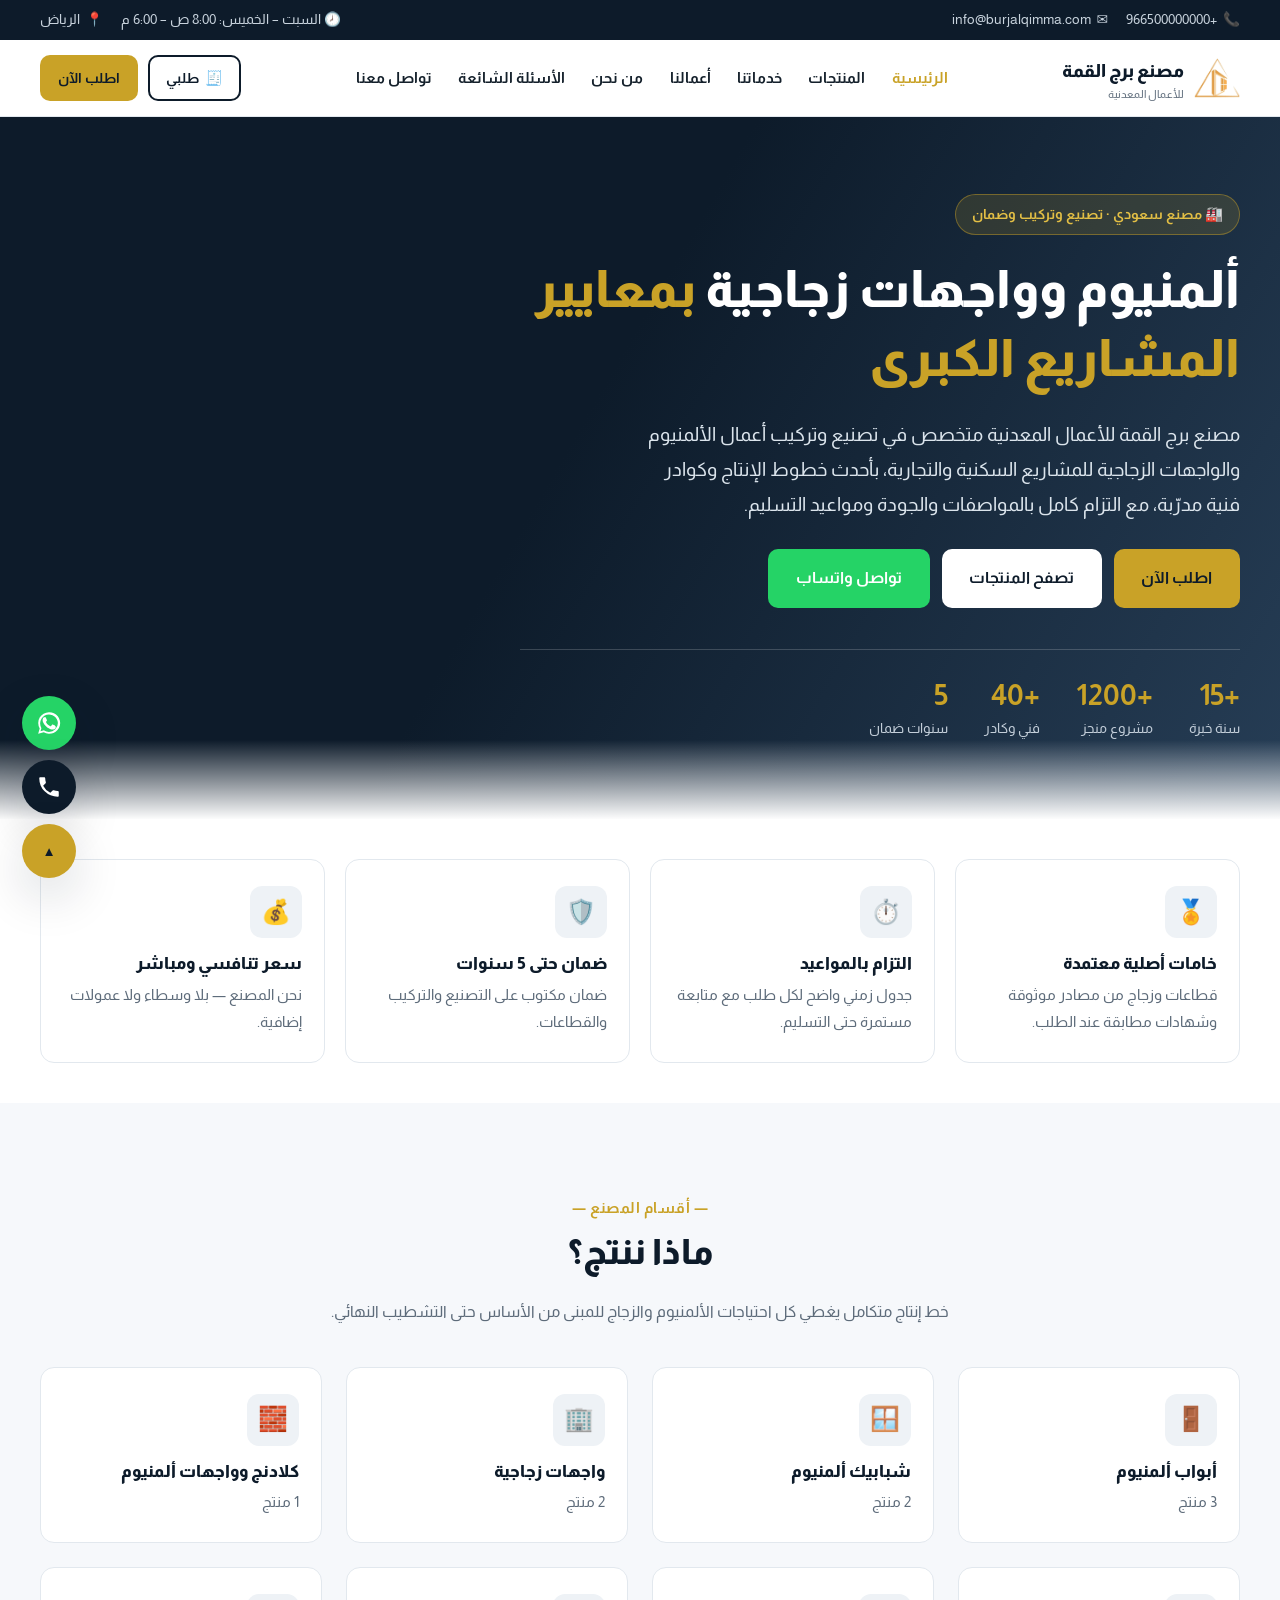
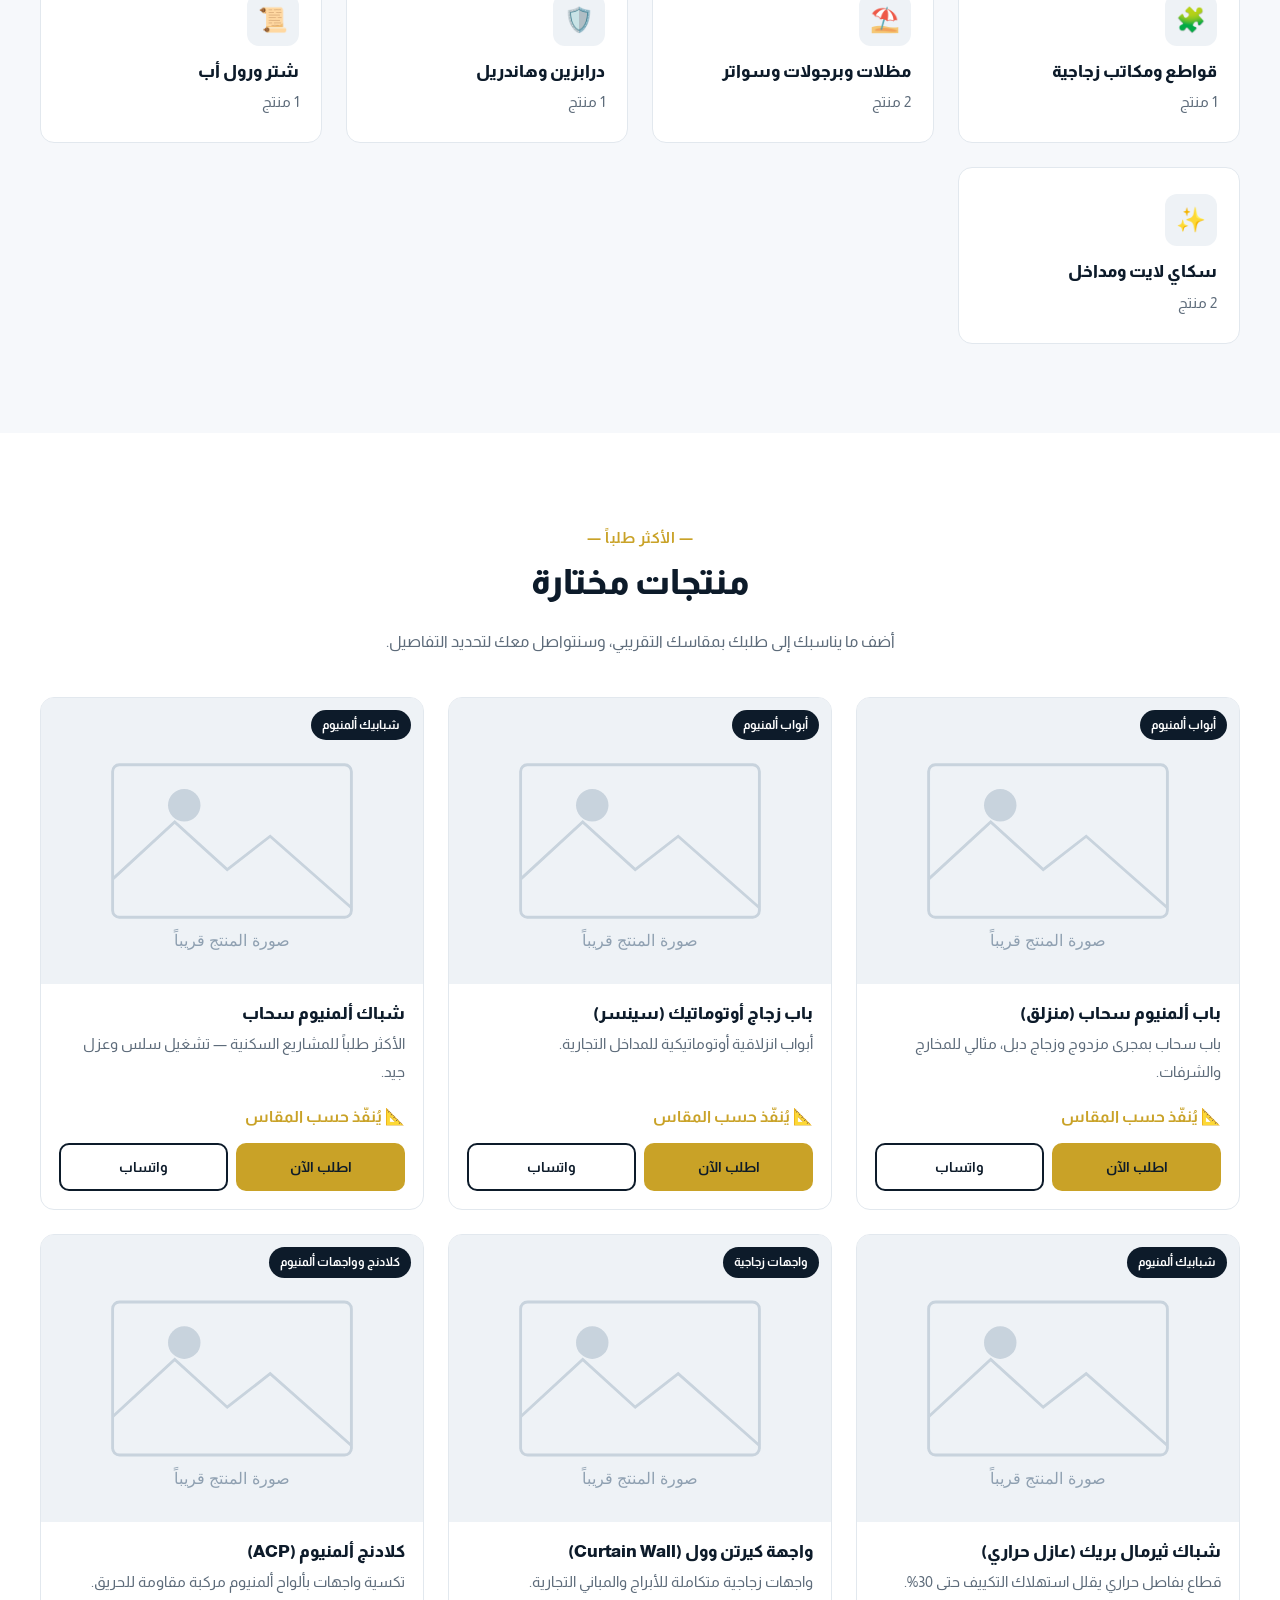
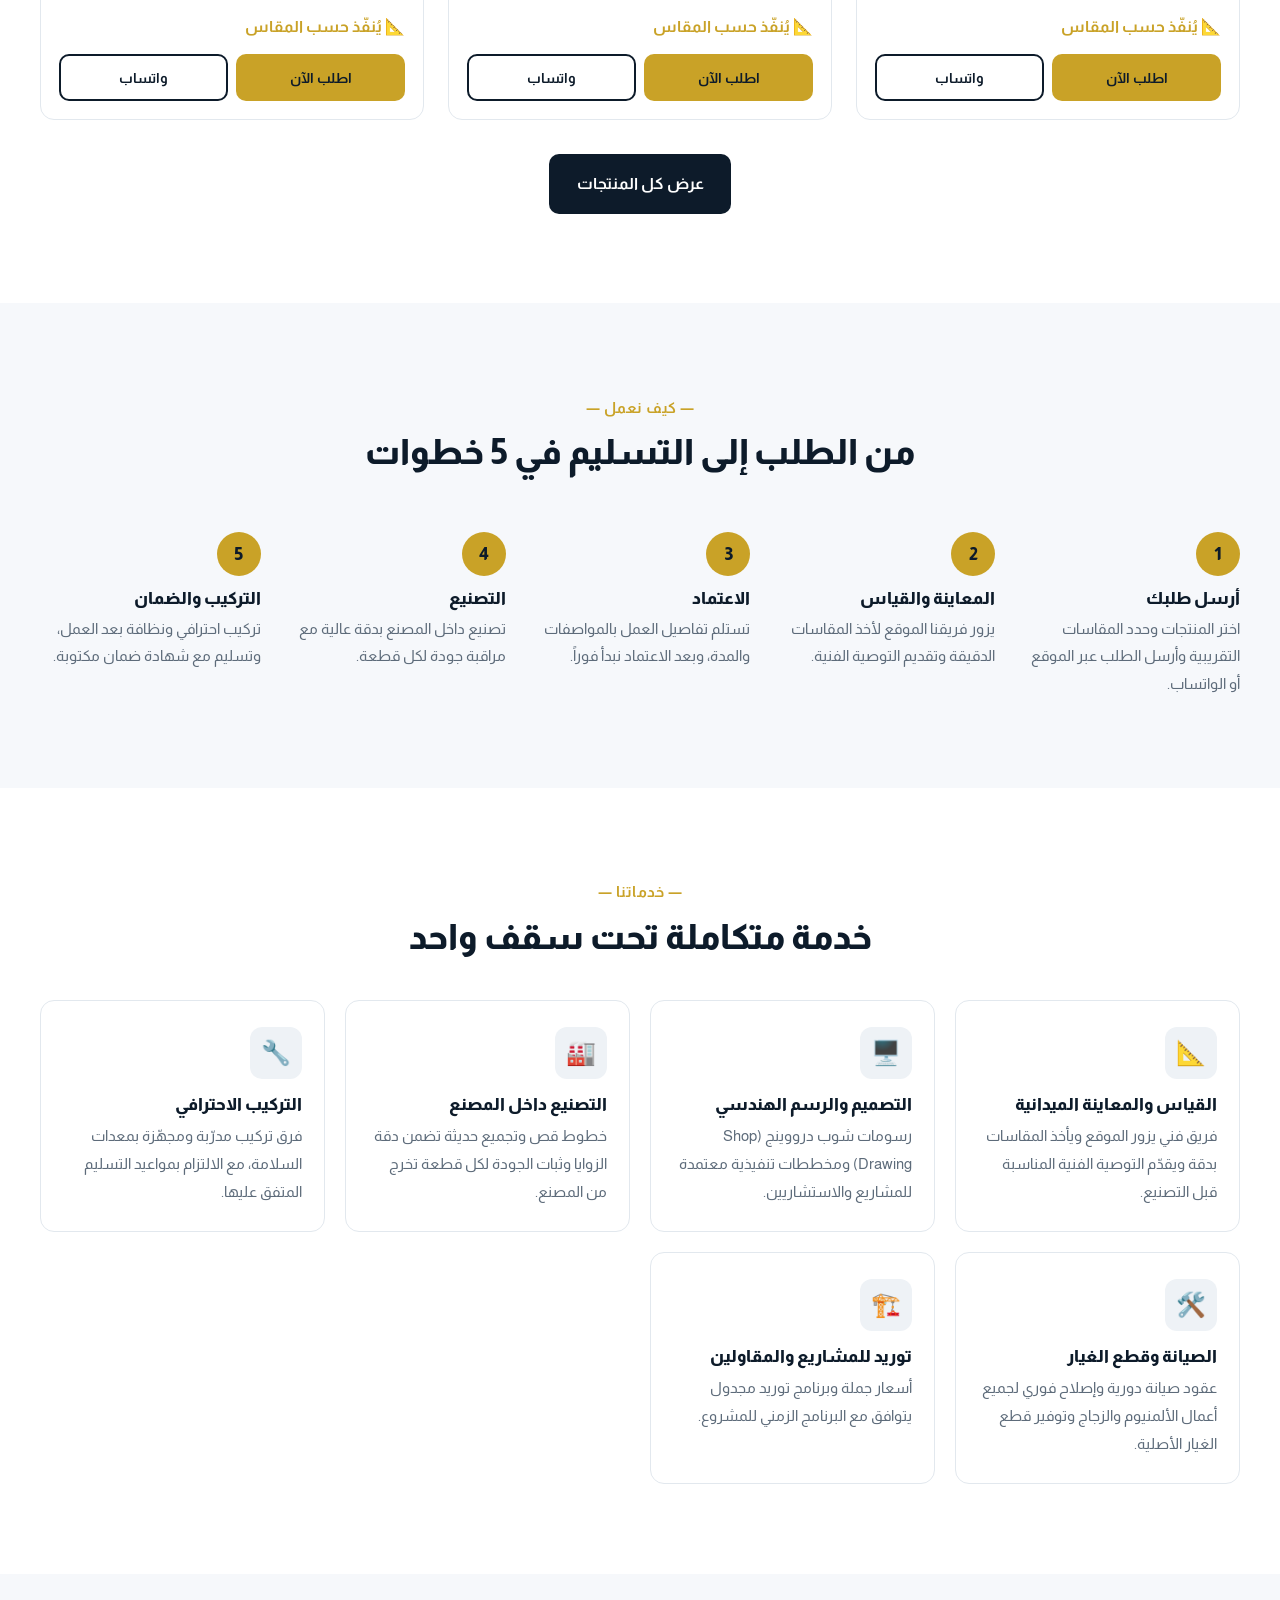
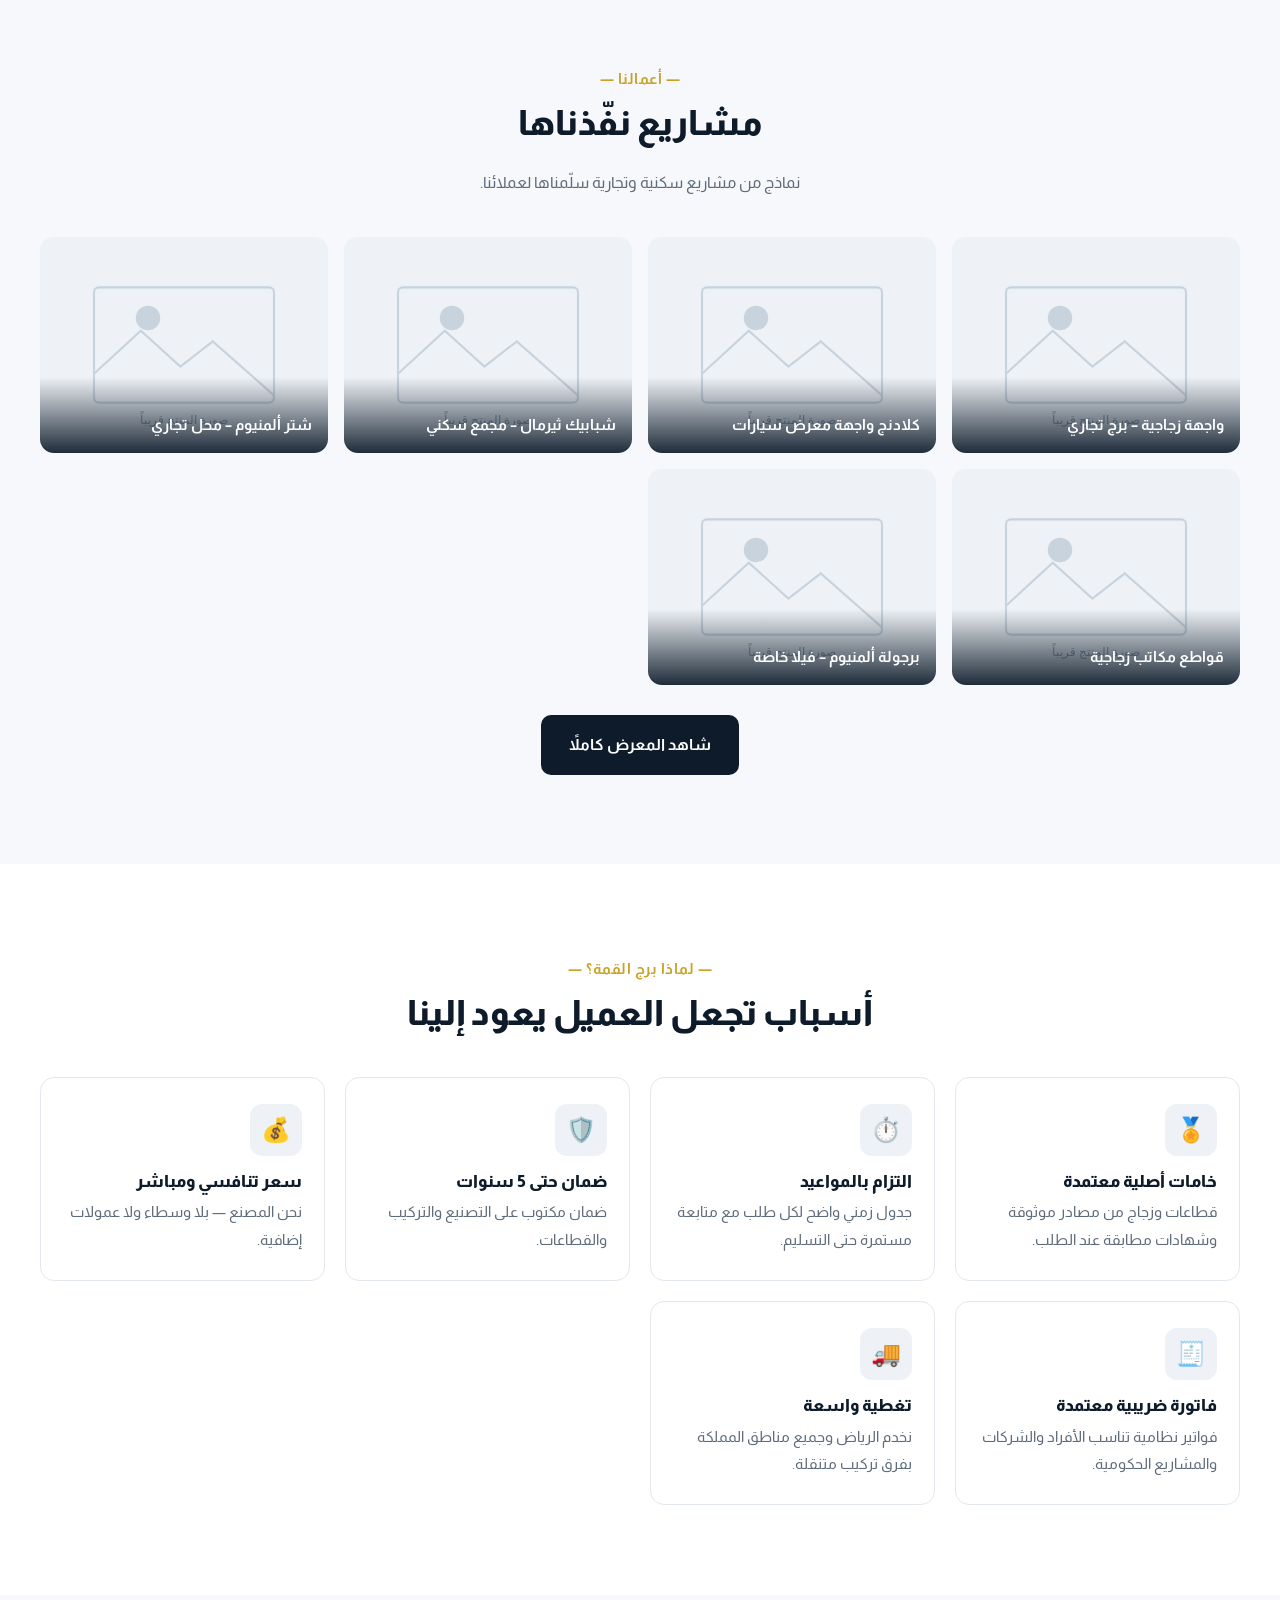
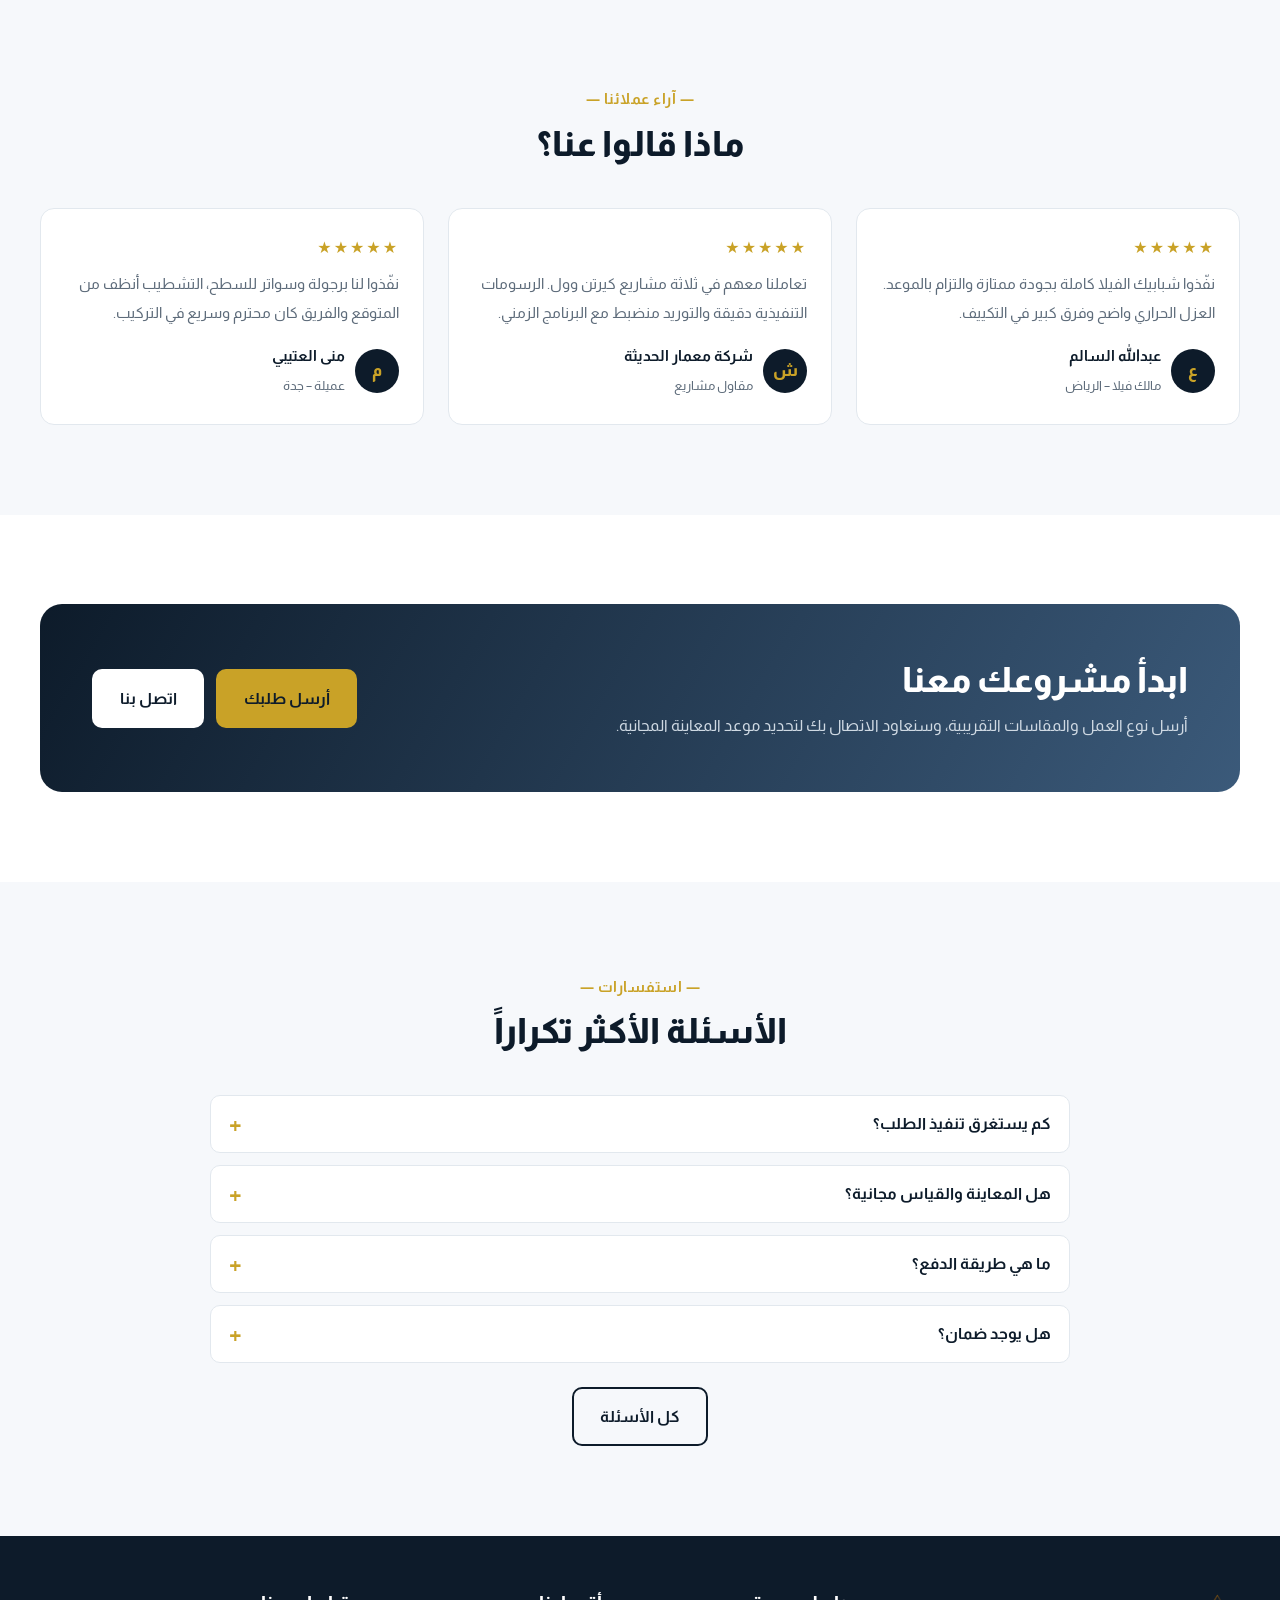
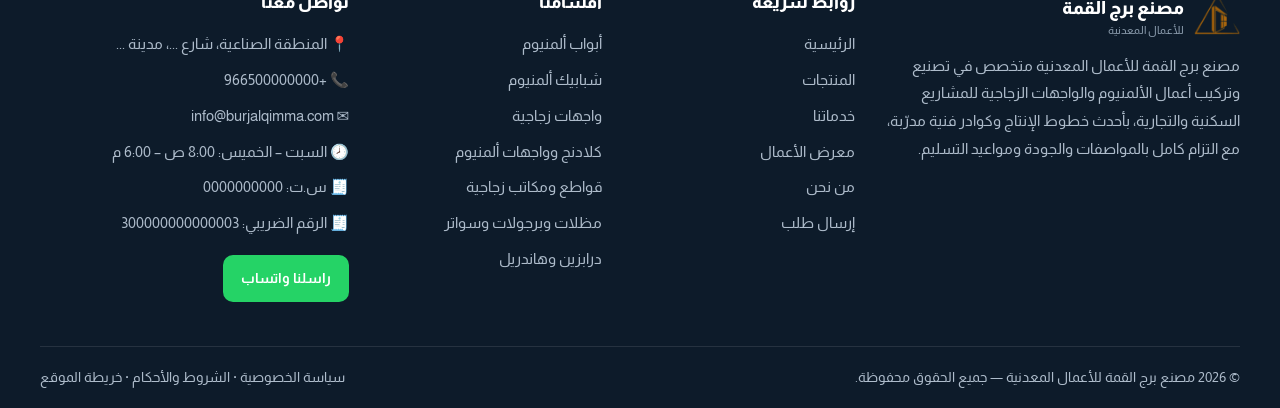
==== index.html @ cdc0974b "تغيير الخط، إزالة وعد «عرض سعر خلال 24 ساعة»، وإلغاء قسم المطابخ الخط: - استبدال Tajawal بخط Almarai" ====
<!DOCTYPE html>
<html lang="ar" dir="rtl">
<head>
<meta charset="UTF-8">
<meta name="viewport" content="width=device-width, initial-scale=1">
<title>مصنع برج القمة | ألمنيوم وواجهات زجاجية — تصنيع وتركيب</title>
<meta name="description" content="مصنع برج القمة لتصنيع وتركيب أعمال الألمنيوم والواجهات الزجاجية: أبواب، شبابيك، كيرتن وول، كلادنج، قواطع، برجولات ودرابزين زجاجي. تصنيع وتركيب بضمان.">
<meta name="keywords" content="مصنع برج القمة للأعمال المعدنية, مصنع ألمنيوم, واجهات زجاجية, كيرتن وول, كلادنج, أبواب ألمنيوم, شبابيك ألمنيوم, سكاي لايت, درابزين زجاجي, QTG">
<meta name="author" content="مصنع برج القمة للأعمال المعدنية">
<meta name="theme-color" content="#0d1b2a">
<meta name="robots" content="index, follow">
<link rel="canonical" href="https://example.com/index.html">

<!-- مشاركة على وسائل التواصل -->
<meta property="og:type" content="website">
<meta property="og:locale" content="ar_SA">
<meta property="og:site_name" content="مصنع برج القمة للأعمال المعدنية">
<meta property="og:title" content="مصنع برج القمة | ألمنيوم وواجهات زجاجية — تصنيع وتركيب">
<meta property="og:description" content="مصنع برج القمة لتصنيع وتركيب أعمال الألمنيوم والواجهات الزجاجية: أبواب، شبابيك، كيرتن وول، كلادنج، قواطع، برجولات ودرابزين زجاجي. تصنيع وتركيب بضمان.">
<meta property="og:image" content="assets/img/brand/og-image.jpg">
<meta name="twitter:card" content="summary_large_image">

<!-- الأيقونات -->
<link rel="icon" href="assets/img/brand/favicon.png" sizes="any" type="image/png">
<link rel="apple-touch-icon" href="assets/img/brand/apple-touch-icon.png">
<link rel="manifest" href="manifest.webmanifest">

<!-- الخطوط (مستضافة محلياً — لا اتصال بخوادم خارجية) -->
<link rel="preload" href="assets/fonts/almarai-400-arabic.woff2" as="font" type="font/woff2" crossorigin>
<link rel="preload" href="assets/fonts/almarai-700-arabic.woff2" as="font" type="font/woff2" crossorigin>

<link rel="stylesheet" href="assets/css/styles.css">
<script>document.documentElement.className += " js";</script>
<!-- بيانات منظمة لمحركات البحث -->
<script type="application/ld+json">
{
  "@context": "https://schema.org",
  "@type": "LocalBusiness",
  "@id": "https://example.com/#factory",
  "name": "مصنع برج القمة للأعمال المعدنية",
  "alternateName": ["AL QIMMATOWER FACTORY", "QTG", "مصنع برج القمة"],
  "description": "مصنع برج القمة للأعمال المعدنية — متخصص في تصنيع وتركيب الألمنيوم والواجهات الزجاجية: أبواب، شبابيك، كيرتن وول، كلادنج، قواطع، مظلات ودرابزين.",
  "image": "https://example.com/assets/img/brand/og-image.jpg",
  "logo": "https://example.com/assets/img/brand/logo.png",
  "url": "https://example.com/",
  "telephone": "+966500000000",
  "email": "info@burjalqimma.com",
  "priceRange": "$$",
  "address": {
    "@type": "PostalAddress",
    "streetAddress": "المنطقة الصناعية",
    "addressLocality": "الرياض",
    "addressCountry": "SA"
  },
  "openingHoursSpecification": [{
    "@type": "OpeningHoursSpecification",
    "dayOfWeek": ["Saturday","Sunday","Monday","Tuesday","Wednesday","Thursday"],
    "opens": "08:00", "closes": "18:00"
  }],
  "areaServed": { "@type": "Country", "name": "SA" },
  "makesOffer": [
    { "@type": "Offer", "itemOffered": { "@type": "Product", "name": "أبواب وشبابيك ألمنيوم" } },
    { "@type": "Offer", "itemOffered": { "@type": "Product", "name": "واجهات زجاجية كيرتن وول" } },
    { "@type": "Offer", "itemOffered": { "@type": "Product", "name": "كلادنج ألمنيوم" } },
    { "@type": "Offer", "itemOffered": { "@type": "Product", "name": "برجولات ومظلات ألمنيوم" } }
  ]
}
</script>
</head>
<body>
<a href="#main" class="skip-link">تخطي إلى المحتوى</a>
<!-- ===== الشريط العلوي ===== -->
<div class="topbar">
  <div class="container">
    <ul class="topbar__list">
      <li>📞 <a data-href="tel" href="tel:"><span data-phone-text></span></a></li>
      <li>✉️ <a data-href="mail" href="mailto:"><span data-site="email"></span></a></li>
    </ul>
    <ul class="topbar__list">
      <li>🕗 السبت – الخميس: 8:00 ص – 6:00 م</li>
      <li>📍 <span data-site="city"></span></li>
    </ul>
  </div>
</div>

<!-- ===== الهيدر ===== -->
<header class="header">
  <div class="container">
    <a class="logo" href="index.html">
      <img src="assets/img/brand/logo-mark.png" alt="شعار مصنع برج القمة للأعمال المعدنية" width="46" height="41">
      <span>
        <span data-site="name">مصنع برج القمة</span>
        <small data-site="tagline">للأعمال المعدنية</small>
      </span>
    </a>

    <nav class="nav" id="mainNav" aria-label="القائمة الرئيسية">
      <a href="index.html">الرئيسية</a>
      <a href="products.html">المنتجات</a>
      <a href="services.html">خدماتنا</a>
      <a href="projects.html">أعمالنا</a>
      <a href="about.html">من نحن</a>
      <a href="faq.html">الأسئلة الشائعة</a>
      <a href="contact.html">تواصل معنا</a>
    </nav>

    <div class="header__actions">
      <a class="btn btn--ghost btn--sm cart-btn" href="order.html" aria-label="سلة الطلب">
        🧾 <span>طلبي</span><span class="cart-count" style="display:none">0</span>
      </a>
      <a class="btn btn--primary btn--sm btn--quote" href="order.html">اطلب الآن</a>
      <button class="burger" aria-label="فتح القائمة" aria-expanded="false" aria-controls="mainNav">
        <svg viewBox="0 0 24 24" fill="none" stroke="currentColor" stroke-width="2" stroke-linecap="round">
          <path d="M3 6h18M3 12h18M3 18h18"/>
        </svg>
      </button>
    </div>
  </div>
</header>
<main id="main">
<!-- ===== الهيرو ===== -->
<section class="hero">
  <div class="container">
    <div class="hero__inner">
      <span class="hero__badge">🏭 مصنع سعودي · تصنيع وتركيب وضمان</span>
      <h1>ألمنيوم وواجهات زجاجية <em>بمعايير المشاريع الكبرى</em></h1>
      <p data-site="about">
        مصنع برج القمة متخصص في تصنيع وتركيب أعمال الألمنيوم والواجهات الزجاجية للمشاريع السكنية والتجارية.
      </p>
      <div class="hero__cta">
        <a class="btn btn--primary" href="order.html">اطلب الآن</a>
        <a class="btn btn--light" href="products.html">تصفح المنتجات</a>
        <a class="btn btn--wa" data-href="wa" href="#" target="_blank" rel="noopener">تواصل واتساب</a>
      </div>
      <div class="hero__stats" id="heroStats"></div>
    </div>
  </div>
</section>

<!-- ===== مزايا سريعة ===== -->
<section class="section" style="padding-block:40px">
  <div class="container">
    <div class="features" id="whyUsShort"></div>
  </div>
</section>

<!-- ===== الأقسام ===== -->
<section class="section section--soft">
  <div class="container">
    <div class="section-head reveal">
      <span class="eyebrow">أقسام المصنع</span>
      <h2>ماذا ننتج؟</h2>
      <p>خط إنتاج متكامل يغطي كل احتياجات الألمنيوم والزجاج للمبنى من الأساس حتى التشطيب النهائي.</p>
    </div>
    <div class="grid grid--4" id="catGrid"></div>
  </div>
</section>

<!-- ===== المنتجات المميزة ===== -->
<section class="section">
  <div class="container">
    <div class="section-head reveal">
      <span class="eyebrow">الأكثر طلباً</span>
      <h2>منتجات مختارة</h2>
      <p>أضف ما يناسبك إلى طلبك بمقاسك التقريبي، وسنتواصل معك لتحديد التفاصيل.</p>
    </div>
    <div class="grid grid--3" id="featuredGrid"></div>
    <div class="text-center" style="margin-top:34px">
      <a class="btn btn--dark" href="products.html">عرض كل المنتجات</a>
    </div>
  </div>
</section>

<!-- ===== خطوات العمل ===== -->
<section class="section section--soft">
  <div class="container">
    <div class="section-head reveal">
      <span class="eyebrow">كيف نعمل</span>
      <h2>من الطلب إلى التسليم في 5 خطوات</h2>
    </div>
    <div class="steps reveal">
      <div class="step"><h3>أرسل طلبك</h3><p>اختر المنتجات وحدد المقاسات التقريبية وأرسل الطلب عبر الموقع أو الواتساب.</p></div>
      <div class="step"><h3>المعاينة والقياس</h3><p>يزور فريقنا الموقع لأخذ المقاسات الدقيقة وتقديم التوصية الفنية.</p></div>
      <div class="step"><h3>الاعتماد</h3><p>تستلم تفاصيل العمل بالمواصفات والمدة، وبعد الاعتماد نبدأ فوراً.</p></div>
      <div class="step"><h3>التصنيع</h3><p>تصنيع داخل المصنع بدقة عالية مع مراقبة جودة لكل قطعة.</p></div>
      <div class="step"><h3>التركيب والضمان</h3><p>تركيب احترافي ونظافة بعد العمل، وتسليم مع شهادة ضمان مكتوبة.</p></div>
    </div>
  </div>
</section>

<!-- ===== الخدمات ===== -->
<section class="section">
  <div class="container">
    <div class="section-head reveal">
      <span class="eyebrow">خدماتنا</span>
      <h2>خدمة متكاملة تحت سقف واحد</h2>
    </div>
    <div class="features" id="servicesGrid"></div>
  </div>
</section>

<!-- ===== معرض الأعمال ===== -->
<section class="section section--soft">
  <div class="container">
    <div class="section-head reveal">
      <span class="eyebrow">أعمالنا</span>
      <h2>مشاريع نفّذناها</h2>
      <p>نماذج من مشاريع سكنية وتجارية سلّمناها لعملائنا.</p>
    </div>
    <div class="gallery" id="projectsPreview"></div>
    <div class="text-center" style="margin-top:30px">
      <a class="btn btn--dark" href="projects.html">شاهد المعرض كاملاً</a>
    </div>
  </div>
</section>

<!-- ===== لماذا نحن ===== -->
<section class="section">
  <div class="container">
    <div class="section-head reveal">
      <span class="eyebrow">لماذا برج القمة؟</span>
      <h2>أسباب تجعل العميل يعود إلينا</h2>
    </div>
    <div class="features" id="whyUsGrid"></div>
  </div>
</section>

<!-- ===== آراء العملاء ===== -->
<section class="section section--soft">
  <div class="container">
    <div class="section-head reveal">
      <span class="eyebrow">آراء عملائنا</span>
      <h2>ماذا قالوا عنا؟</h2>
    </div>
    <div class="grid grid--3" id="testiGrid"></div>
  </div>
</section>

<!-- ===== طلب سريع ===== -->
<section class="section">
  <div class="container">
    <div class="cta-band reveal">
      <div>
        <h2>ابدأ مشروعك معنا</h2>
        <p>أرسل نوع العمل والمقاسات التقريبية، وسنعاود الاتصال بك لتحديد موعد المعاينة المجانية.</p>
      </div>
      <div style="display:flex;gap:12px;flex-wrap:wrap">
        <a class="btn btn--primary" href="order.html">أرسل طلبك</a>
        <a class="btn btn--light" data-href="tel" href="tel:">اتصل بنا</a>
      </div>
    </div>
  </div>
</section>

<!-- ===== أسئلة شائعة ===== -->
<section class="section section--soft">
  <div class="container" style="max-width:860px">
    <div class="section-head reveal">
      <span class="eyebrow">استفسارات</span>
      <h2>الأسئلة الأكثر تكراراً</h2>
    </div>
    <div id="faqPreview"></div>
    <div class="text-center" style="margin-top:24px">
      <a class="btn btn--ghost" href="faq.html">كل الأسئلة</a>
    </div>
  </div>
</section>
</main>
<!-- ===== الفوتر ===== -->
<footer class="footer">
  <div class="container">
    <div class="footer__grid">
      <div>
        <a class="logo" href="index.html">
          <img src="assets/img/brand/logo-mark.png" alt="شعار مصنع برج القمة للأعمال المعدنية" width="46" height="41">
          <span><span data-site="name"></span><small data-site="tagline"></small></span>
        </a>
        <p style="margin-top:14px;font-size:.94rem" data-site="about"></p>
        <div class="social">
          <a data-social="instagram" href="#" aria-label="انستقرام" target="_blank" rel="noopener">📷</a>
          <a data-social="twitter" href="#" aria-label="إكس" target="_blank" rel="noopener">𝕏</a>
          <a data-social="facebook" href="#" aria-label="فيسبوك" target="_blank" rel="noopener">f</a>
          <a data-social="tiktok" href="#" aria-label="تيك توك" target="_blank" rel="noopener">♪</a>
          <a data-social="snapchat" href="#" aria-label="سناب شات" target="_blank" rel="noopener">👻</a>
          <a data-social="linkedin" href="#" aria-label="لينكدإن" target="_blank" rel="noopener">in</a>
          <a data-social="youtube" href="#" aria-label="يوتيوب" target="_blank" rel="noopener">▶</a>
        </div>
      </div>

      <div>
        <h4>روابط سريعة</h4>
        <ul>
          <li><a href="index.html">الرئيسية</a></li>
          <li><a href="products.html">المنتجات</a></li>
          <li><a href="services.html">خدماتنا</a></li>
          <li><a href="projects.html">معرض الأعمال</a></li>
          <li><a href="about.html">من نحن</a></li>
          <li><a href="order.html">إرسال طلب</a></li>
        </ul>
      </div>

      <div>
        <h4>أقسامنا</h4>
        <ul id="footerCats"></ul>
      </div>

      <div>
        <h4>تواصل معنا</h4>
        <ul>
          <li>📍 <span data-site="address"></span></li>
          <li>📞 <a data-href="tel" href="tel:"><span data-phone-text></span></a></li>
          <li>✉️ <a data-href="mail" href="mailto:"><span data-site="email"></span></a></li>
          <li>🕗 السبت – الخميس: 8:00 ص – 6:00 م</li>
          <li>🧾 س.ت: <span data-site="crNumber"></span></li>
          <li>🧾 الرقم الضريبي: <span data-site="vatNumber"></span></li>
        </ul>
        <a class="btn btn--wa btn--sm" style="margin-top:10px" data-href="wa" href="#" target="_blank" rel="noopener">راسلنا واتساب</a>
      </div>
    </div>

    <div class="footer__bottom">
      <span>© <span data-year></span> <span data-site="nameFull"></span> — جميع الحقوق محفوظة.</span>
      <span>
        <a href="privacy.html">سياسة الخصوصية</a> ·
        <a href="terms.html">الشروط والأحكام</a> ·
        <a href="sitemap.xml">خريطة الموقع</a>
      </span>
    </div>
  </div>
</footer>

<!-- ===== أزرار عائمة ===== -->
<div class="fab">
  <a class="wa" data-href="wa" href="#" target="_blank" rel="noopener" aria-label="واتساب">
    <svg viewBox="0 0 24 24" fill="currentColor"><path d="M17.5 14.4c-.3-.2-1.7-.9-2-1-.3-.1-.5-.1-.7.2s-.7 1-.9 1.2c-.2.2-.3.2-.6.1-1.7-.9-2.9-1.6-4-3.6-.3-.5.3-.5.8-1.5.1-.2 0-.4 0-.5s-.7-1.6-.9-2.2c-.2-.6-.5-.5-.7-.5h-.6c-.2 0-.5.1-.8.4-.3.3-1 1-1 2.5s1.1 2.9 1.2 3.1c.1.2 2.1 3.3 5.2 4.6 1.9.8 2.7.9 3.6.8.6-.1 1.7-.7 2-1.4.2-.7.2-1.2.2-1.4-.1-.2-.3-.2-.6-.3zM12 2a10 10 0 00-8.6 15L2 22l5.2-1.4A10 10 0 1012 2zm0 18.2c-1.6 0-3.1-.4-4.4-1.2l-.3-.2-3.1.8.8-3-.2-.3A8.2 8.2 0 1120.2 12 8.2 8.2 0 0112 20.2z"/></svg>
  </a>
  <a class="call" data-href="tel" href="tel:" aria-label="اتصال">
    <svg viewBox="0 0 24 24" fill="currentColor"><path d="M6.6 10.8a15 15 0 006.6 6.6l2.2-2.2c.3-.3.7-.4 1-.2 1.2.4 2.4.6 3.6.6.6 0 1 .4 1 1V20c0 .6-.4 1-1 1A17 17 0 013 4c0-.6.4-1 1-1h3.5c.6 0 1 .4 1 1 0 1.3.2 2.5.6 3.6.1.4 0 .8-.2 1l-2.3 2.2z"/></svg>
  </a>
  <button class="top" aria-label="العودة للأعلى">▲</button>
</div>
<script src="assets/js/config.js"></script>
<script src="assets/js/data.js"></script>
<script src="assets/js/main.js"></script>
<script>
  /* تعبئة أقسام الفوتر */
  document.addEventListener("DOMContentLoaded", function () {
    var ul = document.getElementById("footerCats");
    if (ul && window.CATEGORIES) {
      ul.innerHTML = CATEGORIES.slice(0, 7).map(function (c) {
        return '<li><a href="products.html?cat=' + c.id + '">' + c.name + '</a></li>';
      }).join("");
    }
  });
</script>
<script>
document.addEventListener("DOMContentLoaded", function () {
  /* الإحصاءات */
  $("#heroStats").innerHTML = (SITE.stats || []).map(function (s) {
    return '<div><b>' + esc(s.n) + '</b><span>' + esc(s.l) + '</span></div>';
  }).join("");

  /* مزايا مختصرة */
  $("#whyUsShort").innerHTML = (WHY_US || []).slice(0, 4).map(function (w) {
    return '<div class="feature reveal"><div class="ico">' + w.icon + '</div><h3>' + esc(w.t) + '</h3><p>' + esc(w.d) + '</p></div>';
  }).join("");

  /* الأقسام */
  $("#catGrid").innerHTML = (CATEGORIES || []).map(function (c) {
    var n = PRODUCTS.filter(function (p) { return p.cat === c.id; }).length;
    return '<a class="feature reveal" href="products.html?cat=' + c.id + '">' +
             '<div class="ico">' + c.icon + '</div>' +
             '<h3>' + esc(c.name) + '</h3>' +
             '<p>' + n + ' منتج</p>' +
           '</a>';
  }).join("");

  /* المنتجات المميزة */
  var featured = PRODUCTS.filter(function (p) { return p.featured; }).slice(0, 6);
  $("#featuredGrid").innerHTML = featured.map(productCard).join("");

  /* الخدمات */
  $("#servicesGrid").innerHTML = (SERVICES || []).map(function (s) {
    return '<div class="feature reveal"><div class="ico">' + s.icon + '</div><h3>' + esc(s.name) + '</h3><p>' + esc(s.desc) + '</p></div>';
  }).join("");

  /* معرض الأعمال */
  $("#projectsPreview").innerHTML = (PROJECTS || []).slice(0, 6).map(function (p) {
    return '<figure class="reveal"><img src="' + esc(p.img) + '" alt="' + esc(p.title) + '" loading="lazy" ' +
           'onerror="this.src=\'assets/img/placeholder.svg\'"><figcaption>' + esc(p.title) + '</figcaption></figure>';
  }).join("");

  /* لماذا نحن */
  $("#whyUsGrid").innerHTML = (WHY_US || []).map(function (w) {
    return '<div class="feature reveal"><div class="ico">' + w.icon + '</div><h3>' + esc(w.t) + '</h3><p>' + esc(w.d) + '</p></div>';
  }).join("");

  /* آراء العملاء */
  $("#testiGrid").innerHTML = (TESTIMONIALS || []).map(function (t) {
    return '<div class="testimonial reveal">' +
             '<div class="stars">' + "★".repeat(t.stars) + '</div>' +
             '<p>' + esc(t.text) + '</p>' +
             '<div class="who"><div class="avatar">' + esc(t.name.charAt(0)) + '</div>' +
             '<div><b>' + esc(t.name) + '</b><span>' + esc(t.role) + '</span></div></div>' +
           '</div>';
  }).join("");

  /* أسئلة شائعة */
  $("#faqPreview").innerHTML = (FAQ || []).slice(0, 4).map(function (f) {
    return '<div class="faq-item"><button aria-expanded="false"><span>' + esc(f.q) + '</span><span class="sign">+</span></button>' +
           '<div class="ans"><p>' + esc(f.a) + '</p></div></div>';
  }).join("");
  initFaqToggles();

  observeReveals();
});
</script>
</body>
</html>
---- assets/css/styles.css ----
/* ===== خط Almarai مستضاف محلياً (لا يعتمد على خوادم خارجية) ===== */
@font-face{font-family:'Almarai';font-style:normal;font-weight:400;font-display:swap;src:url('../fonts/almarai-400-arabic.woff2') format('woff2');unicode-range:U+0600-06FF, U+0750-077F, U+0870-088E, U+0890-0891, U+0897-08E1, U+08E3-08FF, U+200C-200E, U+2010-2011, U+204F, U+2E41, U+FB50-FDFF, U+FE70-FE74, U+FE76-FEFC, U+102E0-102FB, U+10E60-10E7E, U+10EC2-10EC4, U+10EFC-10EFF, U+1EE00-1EE03, U+1EE05-1EE1F, U+1EE21-1EE22, U+1EE24, U+1EE27, U+1EE29-1EE32, U+1EE34-1EE37, U+1EE39, U+1EE3B, U+1EE42, U+1EE47, U+1EE49, U+1EE4B, U+1EE4D-1EE4F, U+1EE51-1EE52, U+1EE54, U+1EE57, U+1EE59, U+1EE5B, U+1EE5D, U+1EE5F, U+1EE61-1EE62, U+1EE64, U+1EE67-1EE6A, U+1EE6C-1EE72, U+1EE74-1EE77, U+1EE79-1EE7C, U+1EE7E, U+1EE80-1EE89, U+1EE8B-1EE9B, U+1EEA1-1EEA3, U+1EEA5-1EEA9, U+1EEAB-1EEBB, U+1EEF0-1EEF1}
@font-face{font-family:'Almarai';font-style:normal;font-weight:400;font-display:swap;src:url('../fonts/almarai-400-latin.woff2') format('woff2');unicode-range:U+0000-00FF, U+0131, U+0152-0153, U+02BB-02BC, U+02C6, U+02DA, U+02DC, U+0304, U+0308, U+0329, U+2000-206F, U+20AC, U+2122, U+2191, U+2193, U+2212, U+2215, U+FEFF, U+FFFD}
@font-face{font-family:'Almarai';font-style:normal;font-weight:700;font-display:swap;src:url('../fonts/almarai-700-arabic.woff2') format('woff2');unicode-range:U+0600-06FF, U+0750-077F, U+0870-088E, U+0890-0891, U+0897-08E1, U+08E3-08FF, U+200C-200E, U+2010-2011, U+204F, U+2E41, U+FB50-FDFF, U+FE70-FE74, U+FE76-FEFC, U+102E0-102FB, U+10E60-10E7E, U+10EC2-10EC4, U+10EFC-10EFF, U+1EE00-1EE03, U+1EE05-1EE1F, U+1EE21-1EE22, U+1EE24, U+1EE27, U+1EE29-1EE32, U+1EE34-1EE37, U+1EE39, U+1EE3B, U+1EE42, U+1EE47, U+1EE49, U+1EE4B, U+1EE4D-1EE4F, U+1EE51-1EE52, U+1EE54, U+1EE57, U+1EE59, U+1EE5B, U+1EE5D, U+1EE5F, U+1EE61-1EE62, U+1EE64, U+1EE67-1EE6A, U+1EE6C-1EE72, U+1EE74-1EE77, U+1EE79-1EE7C, U+1EE7E, U+1EE80-1EE89, U+1EE8B-1EE9B, U+1EEA1-1EEA3, U+1EEA5-1EEA9, U+1EEAB-1EEBB, U+1EEF0-1EEF1}
@font-face{font-family:'Almarai';font-style:normal;font-weight:700;font-display:swap;src:url('../fonts/almarai-700-latin.woff2') format('woff2');unicode-range:U+0000-00FF, U+0131, U+0152-0153, U+02BB-02BC, U+02C6, U+02DA, U+02DC, U+0304, U+0308, U+0329, U+2000-206F, U+20AC, U+2122, U+2191, U+2193, U+2212, U+2215, U+FEFF, U+FFFD}
@font-face{font-family:'Almarai';font-style:normal;font-weight:800;font-display:swap;src:url('../fonts/almarai-800-arabic.woff2') format('woff2');unicode-range:U+0600-06FF, U+0750-077F, U+0870-088E, U+0890-0891, U+0897-08E1, U+08E3-08FF, U+200C-200E, U+2010-2011, U+204F, U+2E41, U+FB50-FDFF, U+FE70-FE74, U+FE76-FEFC, U+102E0-102FB, U+10E60-10E7E, U+10EC2-10EC4, U+10EFC-10EFF, U+1EE00-1EE03, U+1EE05-1EE1F, U+1EE21-1EE22, U+1EE24, U+1EE27, U+1EE29-1EE32, U+1EE34-1EE37, U+1EE39, U+1EE3B, U+1EE42, U+1EE47, U+1EE49, U+1EE4B, U+1EE4D-1EE4F, U+1EE51-1EE52, U+1EE54, U+1EE57, U+1EE59, U+1EE5B, U+1EE5D, U+1EE5F, U+1EE61-1EE62, U+1EE64, U+1EE67-1EE6A, U+1EE6C-1EE72, U+1EE74-1EE77, U+1EE79-1EE7C, U+1EE7E, U+1EE80-1EE89, U+1EE8B-1EE9B, U+1EEA1-1EEA3, U+1EEA5-1EEA9, U+1EEAB-1EEBB, U+1EEF0-1EEF1}
@font-face{font-family:'Almarai';font-style:normal;font-weight:800;font-display:swap;src:url('../fonts/almarai-800-latin.woff2') format('woff2');unicode-range:U+0000-00FF, U+0131, U+0152-0153, U+02BB-02BC, U+02C6, U+02DA, U+02DC, U+0304, U+0308, U+0329, U+2000-206F, U+20AC, U+2122, U+2191, U+2193, U+2212, U+2215, U+FEFF, U+FFFD}

/* =========================================================
   مصنع برج القمة — ملف التنسيقات الرئيسي
   الألوان والخطوط قابلة للتعديل من متغيرات :root أدناه
   ========================================================= */

:root{
  /* الألوان الأساسية */
  --navy:#0d1b2a;
  --navy-2:#13273d;
  --steel:#3b5a7a;
  --silver:#c8d3dd;
  --silver-2:#eef2f6;
  --gold:#c9a227;
  --gold-2:#e3bf45;
  --ink:#14202b;
  --muted:#5d6b7a;
  --line:#e2e8ee;
  --bg:#ffffff;
  --bg-soft:#f6f8fb;
  --white:#fff;
  --ok:#1e8e5a;
  --danger:#c0392b;

  /* قياسات */
  --radius:14px;
  --radius-sm:10px;
  --radius-lg:22px;
  --shadow:0 6px 24px rgba(13,27,42,.08);
  --shadow-lg:0 18px 50px rgba(13,27,42,.16);
  --container:1200px;
  --header-h:76px;
  --font:'Almarai','Tajawal',system-ui,'Segoe UI',Tahoma,sans-serif;
}

*,*::before,*::after{box-sizing:border-box}
html{scroll-behavior:smooth;scroll-padding-top:calc(var(--header-h) + 16px)}
body{
  margin:0;padding:0;
  font-family:var(--font);
  background:var(--bg);
  color:var(--ink);
  line-height:1.85;
  font-size:16px;
  -webkit-font-smoothing:antialiased;
  overflow-x:hidden;
}
img{max-width:100%;display:block;height:auto}
a{color:inherit;text-decoration:none}
ul{margin:0;padding:0;list-style:none}
h1,h2,h3,h4{margin:0 0 .6em;line-height:1.35;font-weight:800;color:var(--navy)}
h1{font-size:clamp(1.9rem,4.4vw,3.2rem)}
h2{font-size:clamp(1.5rem,3vw,2.2rem)}
h3{font-size:clamp(1.1rem,2vw,1.4rem)}
p{margin:0 0 1em}
.container{width:min(100% - 32px,var(--container));margin-inline:auto}
.section{padding-block:clamp(48px,7vw,90px)}
.section--soft{background:var(--bg-soft)}
.text-center{text-align:center}
.muted{color:var(--muted)}
.hidden{display:none !important}

/* ===== عناوين الأقسام ===== */
.section-head{max-width:760px;margin:0 auto 40px;text-align:center}
.section-head .eyebrow{
  display:inline-block;color:var(--gold);font-weight:700;letter-spacing:.5px;
  font-size:.92rem;margin-bottom:.4rem;
}
.section-head .eyebrow::before{content:"—  "}
.section-head .eyebrow::after{content:"  —"}
.section-head p{color:var(--muted);margin:0}

/* ===== الأزرار ===== */
.btn{
  display:inline-flex;align-items:center;justify-content:center;gap:.5rem;
  padding:.8rem 1.6rem;border-radius:var(--radius-sm);border:2px solid transparent;
  font-family:inherit;font-size:1rem;font-weight:700;cursor:pointer;
  transition:.22s ease;white-space:nowrap;
}
.btn--primary{background:var(--gold);color:var(--navy)}
.btn--primary:hover{background:var(--gold-2);transform:translateY(-2px);box-shadow:0 10px 24px rgba(201,162,39,.35)}
.btn--dark{background:var(--navy);color:#fff}
.btn--dark:hover{background:var(--navy-2);transform:translateY(-2px)}
.btn--ghost{background:transparent;color:var(--navy);border-color:var(--navy)}
.btn--ghost:hover{background:var(--navy);color:#fff}
.btn--light{background:#fff;color:var(--navy)}
.btn--light:hover{background:var(--silver-2)}
.btn--wa{background:#25d366;color:#fff}
.btn--wa:hover{background:#1eb957;transform:translateY(-2px)}
.btn--block{width:100%}
.btn--sm{padding:.5rem 1rem;font-size:.9rem}
.btn[disabled]{opacity:.55;cursor:not-allowed;transform:none !important}

/* ===== الشريط العلوي ===== */
.topbar{background:var(--navy);color:var(--silver);font-size:.85rem}
.topbar .container{display:flex;align-items:center;justify-content:space-between;gap:16px;min-height:40px;flex-wrap:wrap}
.topbar a{color:var(--silver);transition:.2s}
.topbar a:hover{color:var(--gold)}
.topbar__list{display:flex;gap:18px;flex-wrap:wrap;align-items:center}
.topbar__list li{display:flex;align-items:center;gap:6px}

/* ===== الهيدر ===== */
.header{
  position:sticky;top:0;z-index:60;background:rgba(255,255,255,.96);
  backdrop-filter:blur(10px);border-bottom:1px solid var(--line);
}
.header .container{display:flex;align-items:center;justify-content:space-between;gap:16px;min-height:var(--header-h)}
.logo{display:flex;align-items:center;gap:10px;font-weight:800;color:var(--navy);font-size:1.1rem;white-space:nowrap}
.logo img{width:46px;height:46px;object-fit:contain}
.logo span small{display:block;font-size:.68rem;font-weight:400;color:var(--muted);line-height:1.2}
.nav{display:flex;align-items:center;gap:4px}
.nav a{padding:.5rem .7rem;border-radius:8px;font-weight:600;color:var(--ink);transition:.2s;font-size:.95rem;white-space:nowrap}
.nav a:hover{background:var(--silver-2);color:var(--navy)}
.nav a.active{color:var(--gold)}
.header__actions{display:flex;align-items:center;gap:10px}
.cart-btn{position:relative;display:inline-flex;align-items:center;gap:.4rem}
.cart-count{
  position:absolute;top:-8px;inset-inline-start:-8px;min-width:20px;height:20px;padding:0 5px;
  background:var(--danger);color:#fff;border-radius:20px;font-size:.72rem;font-weight:700;
  display:flex;align-items:center;justify-content:center;
}
.burger{display:none;background:none;border:0;cursor:pointer;padding:8px;color:var(--navy)}
.burger svg{width:28px;height:28px}

@media (max-width:1024px){
  .burger{display:block}
  .nav{
    position:fixed;inset-block-start:0;inset-inline-end:-100%;width:min(300px,84vw);height:100vh;
    background:#fff;flex-direction:column;align-items:stretch;gap:2px;padding:84px 18px 24px;
    box-shadow:var(--shadow-lg);transition:.3s ease;overflow-y:auto;
  }
  .nav.open{inset-inline-end:0}
  .nav a{padding:.85rem 1rem;border-bottom:1px solid var(--line);border-radius:0}
  .nav-overlay{position:fixed;inset:0;background:rgba(13,27,42,.5);z-index:55;opacity:0;pointer-events:none;transition:.3s}
  .nav-overlay.show{opacity:1;pointer-events:auto}
  .header__actions .btn--quote{display:none}
}

/* ===== الهيرو ===== */
.hero{
  position:relative;min-height:clamp(520px,78vh,720px);display:flex;align-items:center;
  background-color:var(--navy);
  /* ضع صورة الغلاف باسم hero.jpg داخل assets/img/ */
  background-image:linear-gradient(120deg,rgba(13,27,42,.93) 0%,rgba(13,27,42,.72) 45%,rgba(59,90,122,.55) 100%),
                   url("../img/hero.jpg");
  background-size:cover;background-position:center;background-repeat:no-repeat;
  color:#fff;overflow:hidden;
}
.hero::after{
  content:"";position:absolute;inset-block-end:-1px;inset-inline:0;height:80px;
  background:linear-gradient(to top,var(--bg),transparent);
}
.hero__inner{position:relative;z-index:2;max-width:720px;padding-block:60px}
.hero h1{color:#fff;margin-bottom:.5em}
.hero h1 em{font-style:normal;color:var(--gold)}
.hero p{font-size:clamp(1rem,1.6vw,1.18rem);color:#dbe4ec;max-width:600px}
.hero__badge{
  display:inline-flex;align-items:center;gap:.5rem;background:rgba(201,162,39,.16);
  border:1px solid rgba(201,162,39,.45);color:var(--gold-2);
  padding:.4rem 1rem;border-radius:40px;font-size:.9rem;font-weight:600;margin-bottom:1.2rem;
}
.hero__cta{display:flex;gap:12px;flex-wrap:wrap;margin-top:1.6rem}
.hero__stats{display:flex;gap:36px;flex-wrap:wrap;margin-top:2.6rem;padding-top:1.6rem;border-top:1px solid rgba(255,255,255,.18)}
.hero__stats b{display:block;font-size:1.9rem;color:var(--gold);line-height:1.2}
.hero__stats span{font-size:.88rem;color:#c3ced9}

/* ===== شريط المزايا ===== */
.features{display:grid;grid-template-columns:repeat(auto-fit,minmax(230px,1fr));gap:20px}
.feature{
  background:#fff;border:1px solid var(--line);border-radius:var(--radius);
  padding:26px 22px;transition:.25s;
}
.feature:hover{transform:translateY(-5px);box-shadow:var(--shadow);border-color:var(--gold)}
.feature .ico{
  width:52px;height:52px;border-radius:12px;background:var(--silver-2);color:var(--navy);
  display:flex;align-items:center;justify-content:center;margin-bottom:14px;font-size:1.5rem;
}
.feature h3{margin-bottom:.3em;font-size:1.08rem}
.feature p{margin:0;color:var(--muted);font-size:.94rem}

/* ===== شبكة البطاقات العامة ===== */
.grid{display:grid;gap:24px}
.grid--2{grid-template-columns:repeat(auto-fit,minmax(320px,1fr))}
.grid--3{grid-template-columns:repeat(auto-fill,minmax(290px,1fr))}
.grid--4{grid-template-columns:repeat(auto-fill,minmax(230px,1fr))}

/* ===== بطاقة منتج ===== */
.card{
  background:#fff;border:1px solid var(--line);border-radius:var(--radius);
  overflow:hidden;display:flex;flex-direction:column;transition:.25s;
}
.card:hover{transform:translateY(-6px);box-shadow:var(--shadow-lg);border-color:transparent}
.card__media{position:relative;aspect-ratio:4/3;background:var(--silver-2);overflow:hidden}
.card__media img{width:100%;height:100%;object-fit:cover;transition:.5s}
.card:hover .card__media img{transform:scale(1.07)}
.card__tag{
  position:absolute;inset-block-start:12px;inset-inline-start:12px;background:var(--navy);color:#fff;
  padding:.25rem .7rem;border-radius:30px;font-size:.76rem;font-weight:700;
}
.card__body{padding:18px;display:flex;flex-direction:column;flex:1}
.card__body h3{font-size:1.08rem;margin-bottom:.35em}
.card__body p{color:var(--muted);font-size:.92rem;margin-bottom:1rem;flex:1}
.card__meta{display:flex;align-items:center;justify-content:space-between;gap:10px;margin-bottom:12px}
.price{color:var(--navy);font-weight:800}
.price small{font-weight:400;color:var(--muted);font-size:.78rem}
.card__actions{display:flex;gap:8px}
.card__actions .btn{flex:1;padding:.55rem .8rem;font-size:.88rem}

/* ===== مرشحات ===== */
.filters{display:flex;gap:10px;flex-wrap:wrap;justify-content:center;margin-bottom:32px}
.chip{
  background:#fff;border:1px solid var(--line);color:var(--ink);padding:.5rem 1.1rem;
  border-radius:30px;cursor:pointer;font-family:inherit;font-weight:600;font-size:.92rem;transition:.2s;
}
.chip:hover{border-color:var(--gold)}
.chip.active{background:var(--navy);color:#fff;border-color:var(--navy)}
.searchbar{
  display:flex;gap:10px;max-width:520px;margin:0 auto 26px;
}
.searchbar input{flex:1}

/* ===== النماذج ===== */
.field{margin-bottom:16px}
.field label{display:block;font-weight:700;margin-bottom:.4rem;font-size:.94rem;color:var(--navy)}
.field label .req{color:var(--danger)}
.field .hint{font-size:.8rem;color:var(--muted);margin-top:.3rem}
input,select,textarea{
  width:100%;padding:.75rem .9rem;border:1px solid var(--line);border-radius:var(--radius-sm);
  font-family:inherit;font-size:.98rem;background:#fff;color:var(--ink);transition:.2s;
}
input:focus,select:focus,textarea:focus{outline:none;border-color:var(--gold);box-shadow:0 0 0 3px rgba(201,162,39,.15)}
input.invalid,select.invalid,textarea.invalid{border-color:var(--danger);background:#fff6f5}
textarea{resize:vertical;min-height:110px}
.form-row{display:grid;grid-template-columns:repeat(auto-fit,minmax(220px,1fr));gap:0 16px}
.checkbox{display:flex;align-items:flex-start;gap:.6rem;font-size:.92rem;cursor:pointer}
.checkbox input{width:18px;height:18px;flex:none;margin-top:.35rem}
.error-msg{color:var(--danger);font-size:.82rem;margin-top:.25rem;display:none}
.error-msg.show{display:block}

/* ===== صناديق/ألواح ===== */
.panel{background:#fff;border:1px solid var(--line);border-radius:var(--radius);padding:clamp(20px,3vw,32px)}
.panel--dark{background:var(--navy);color:#fff;border-color:transparent}
.panel--dark h2,.panel--dark h3{color:#fff}
.panel--sticky{position:sticky;top:calc(var(--header-h) + 16px)}

/* ===== السلة / الطلب ===== */
.order-layout{display:grid;grid-template-columns:1.6fr 1fr;gap:28px;align-items:start}
@media (max-width:900px){.order-layout{grid-template-columns:1fr}}
.cart-item{display:flex;gap:14px;padding:14px 0;border-bottom:1px solid var(--line)}
.cart-item:last-child{border-bottom:0}
.cart-item img{width:86px;height:70px;object-fit:cover;border-radius:8px;flex:none;background:var(--silver-2)}
.cart-item__info{flex:1;min-width:0}
.cart-item__info h4{margin:0 0 .25em;font-size:1rem}
.cart-item__info .specs{font-size:.84rem;color:var(--muted);line-height:1.7}
.qty{display:inline-flex;align-items:center;border:1px solid var(--line);border-radius:8px;overflow:hidden}
.qty button{width:32px;height:32px;border:0;background:var(--silver-2);cursor:pointer;font-size:1.1rem;font-weight:700;color:var(--navy)}
.qty button:hover{background:var(--silver)}
.qty input{width:48px;border:0;text-align:center;padding:.35rem;font-weight:700}
.remove-btn{background:none;border:0;color:var(--danger);cursor:pointer;font-size:.85rem;font-family:inherit;padding:0}
.summary-row{display:flex;justify-content:space-between;padding:.45rem 0;font-size:.95rem}
.summary-row.total{border-top:2px solid var(--line);margin-top:.6rem;padding-top:.8rem;font-size:1.15rem;font-weight:800;color:var(--navy)}
.empty-state{text-align:center;padding:50px 20px;color:var(--muted)}
.empty-state .ico{font-size:3rem;margin-bottom:.4rem}

/* ===== خطوات ===== */
.steps{display:grid;grid-template-columns:repeat(auto-fit,minmax(210px,1fr));gap:24px;counter-reset:step}
.step{position:relative;padding-top:16px}
.step::before{
  counter-increment:step;content:counter(step);
  width:44px;height:44px;border-radius:50%;background:var(--gold);color:var(--navy);
  display:flex;align-items:center;justify-content:center;font-weight:800;font-size:1.15rem;margin-bottom:12px;
}
.step h3{font-size:1.05rem;margin-bottom:.3em}
.step p{color:var(--muted);font-size:.93rem;margin:0}

/* ===== معرض الأعمال ===== */
.gallery{display:grid;grid-template-columns:repeat(auto-fill,minmax(280px,1fr));gap:16px}
.gallery figure{
  position:relative;margin:0;border-radius:var(--radius);overflow:hidden;cursor:pointer;
  aspect-ratio:4/3;background:var(--silver-2);
}
.gallery img{width:100%;height:100%;object-fit:cover;transition:.45s}
.gallery figure:hover img{transform:scale(1.08)}
.gallery figcaption{
  position:absolute;inset-block-end:0;inset-inline:0;padding:34px 16px 14px;color:#fff;font-weight:600;
  background:linear-gradient(to top,rgba(13,27,42,.92),transparent);font-size:.95rem;
}
.lightbox{
  position:fixed;inset:0;background:rgba(8,15,24,.93);z-index:100;display:none;
  align-items:center;justify-content:center;padding:20px;
}
.lightbox.open{display:flex}
.lightbox img{max-width:92vw;max-height:82vh;border-radius:10px;object-fit:contain}
.lightbox__close,.lightbox__nav{
  position:absolute;background:rgba(255,255,255,.12);border:0;color:#fff;cursor:pointer;
  width:48px;height:48px;border-radius:50%;font-size:1.4rem;display:flex;align-items:center;justify-content:center;
}
.lightbox__close{top:20px;inset-inline-end:20px}
.lightbox__nav.prev{inset-inline-start:20px;top:50%;transform:translateY(-50%)}
.lightbox__nav.next{inset-inline-end:20px;top:50%;transform:translateY(-50%)}
.lightbox__cap{position:absolute;inset-block-end:22px;inset-inline:0;text-align:center;color:#dbe4ec}

/* ===== الأسئلة الشائعة ===== */
.faq-item{background:#fff;border:1px solid var(--line);border-radius:var(--radius-sm);margin-bottom:12px;overflow:hidden}
.faq-item button{
  width:100%;text-align:start;background:none;border:0;padding:16px 18px;cursor:pointer;
  font-family:inherit;font-size:1rem;font-weight:700;color:var(--navy);
  display:flex;justify-content:space-between;align-items:center;gap:12px;
}
.faq-item .ans{max-height:0;overflow:hidden;transition:max-height .3s ease;color:var(--muted)}
.faq-item .ans p{padding:0 18px 16px;margin:0}
.faq-item.open .ans{max-height:400px}
.faq-item.open button .sign{transform:rotate(45deg)}
.faq-item .sign{font-size:1.5rem;color:var(--gold);transition:.25s;line-height:1}

/* ===== آراء العملاء ===== */
.testimonial{background:#fff;border:1px solid var(--line);border-radius:var(--radius);padding:24px}
.testimonial .stars{color:var(--gold);margin-bottom:.5rem;letter-spacing:2px}
.testimonial p{font-size:.96rem;color:var(--muted)}
.testimonial .who{display:flex;align-items:center;gap:10px;margin-top:14px}
.testimonial .who b{display:block;color:var(--navy);font-size:.95rem}
.testimonial .who span{font-size:.82rem;color:var(--muted)}
.avatar{width:44px;height:44px;border-radius:50%;background:var(--navy);color:var(--gold);display:flex;align-items:center;justify-content:center;font-weight:800;flex:none}

/* ===== شريط CTA ===== */
.cta-band{
  background:linear-gradient(120deg,var(--navy),var(--steel));color:#fff;border-radius:var(--radius-lg);
  padding:clamp(28px,5vw,52px);display:flex;align-items:center;justify-content:space-between;gap:24px;flex-wrap:wrap;
}
.cta-band h2{color:#fff;margin-bottom:.2em}
.cta-band p{color:#cfd9e3;margin:0}

/* ===== الفوتر ===== */
.footer{background:var(--navy);color:#aebccb;padding-block:56px 0;margin-top:0}
.footer h4{color:#fff;font-size:1.05rem;margin-bottom:1rem}
.footer__grid{display:grid;grid-template-columns:1.6fr 1fr 1fr 1.4fr;gap:32px}
@media (max-width:860px){.footer__grid{grid-template-columns:repeat(auto-fit,minmax(220px,1fr))}}
.footer a{transition:.2s}
.footer a:hover{color:var(--gold)}
.footer li{margin-bottom:.5rem;font-size:.94rem}
.footer .logo{color:#fff}
.footer .logo span small{color:#8fa0b1}
.social{display:flex;gap:10px;margin-top:14px}
.social a{
  width:40px;height:40px;border-radius:10px;background:rgba(255,255,255,.08);
  display:flex;align-items:center;justify-content:center;color:#fff;
}
.social a:hover{background:var(--gold);color:var(--navy)}
.footer__bottom{
  border-top:1px solid rgba(255,255,255,.1);margin-top:44px;padding-block:18px;
  display:flex;justify-content:space-between;gap:14px;flex-wrap:wrap;font-size:.86rem;
}

/* ===== أزرار عائمة ===== */
.fab{position:fixed;inset-block-end:22px;inset-inline-end:22px;z-index:70;display:flex;flex-direction:column;gap:10px}
.fab a,.fab button{
  width:54px;height:54px;border-radius:50%;display:flex;align-items:center;justify-content:center;
  box-shadow:var(--shadow-lg);border:0;cursor:pointer;color:#fff;transition:.25s;
}
.fab a:hover,.fab button:hover{transform:scale(1.08)}
.fab .wa{background:#25d366}
.fab .call{background:var(--navy)}
.fab .top{background:var(--gold);color:var(--navy);opacity:0;pointer-events:none}
.fab .top.show{opacity:1;pointer-events:auto}
.fab svg{width:26px;height:26px}

/* ===== صفحة داخلية: البانر ===== */
.page-hero{
  background:linear-gradient(120deg,rgba(13,27,42,.92),rgba(59,90,122,.8)),var(--bg-soft);
  color:#fff;padding-block:clamp(40px,6vw,72px);
}
.page-hero h1{color:#fff;margin-bottom:.2em}
.page-hero p{color:#cfd9e3;margin:0;max-width:640px}
.breadcrumb{font-size:.86rem;color:#9fb0c1;margin-bottom:.8rem}
.breadcrumb a:hover{color:var(--gold)}
.breadcrumb span{margin-inline:6px}

/* ===== تنبيهات ===== */
.alert{padding:14px 18px;border-radius:var(--radius-sm);margin-bottom:18px;font-size:.94rem;border:1px solid}
.alert--info{background:#eef5fd;border-color:#c8ddf5;color:#1a4d80}
.alert--ok{background:#eefaf3;border-color:#bfe6d3;color:#146b45}
.alert--warn{background:#fff8e8;border-color:#f2ddaf;color:#8a6212}

/* ===== جدول ===== */
.table-wrap{overflow-x:auto;border:1px solid var(--line);border-radius:var(--radius)}
table{width:100%;border-collapse:collapse;min-width:520px}
th,td{padding:12px 14px;text-align:start;border-bottom:1px solid var(--line);font-size:.94rem}
th{background:var(--bg-soft);font-weight:800;color:var(--navy)}
tbody tr:last-child td{border-bottom:0}

/* ===== تفاصيل المنتج ===== */
.product-layout{display:grid;grid-template-columns:1.1fr 1fr;gap:36px;align-items:start}
@media (max-width:860px){.product-layout{grid-template-columns:1fr}}
.product-gallery__main{border-radius:var(--radius);overflow:hidden;aspect-ratio:4/3;background:var(--silver-2)}
.product-gallery__main img{width:100%;height:100%;object-fit:cover}
.thumbs{display:flex;gap:10px;margin-top:12px;flex-wrap:wrap}
.thumbs img{width:84px;height:66px;object-fit:cover;border-radius:8px;cursor:pointer;border:2px solid transparent;background:var(--silver-2)}
.thumbs img.active{border-color:var(--gold)}
.spec-list li{display:flex;gap:10px;padding:.4rem 0;font-size:.95rem;border-bottom:1px dashed var(--line)}
.spec-list li b{min-width:130px;color:var(--navy)}

/* ===== حركات ظهور (تعمل فقط عند تفعيل الجافاسكربت) ===== */
html.js .reveal{opacity:0;transform:translateY(24px);transition:.7s cubic-bezier(.2,.7,.3,1)}
html.js .reveal.in{opacity:1;transform:none}
@media (prefers-reduced-motion:reduce){
  html.js .reveal{opacity:1;transform:none;transition:none}
}

/* ===== طباعة ===== */
@media print{
  .header,.topbar,.footer,.fab,.btn,.nav{display:none !important}
  body{font-size:12pt}
}

/* ===== رابط تخطي للمحتوى (إتاحة) ===== */
.skip-link{
  position:absolute;inset-inline-start:-9999px;top:8px;z-index:200;
  background:var(--gold);color:var(--navy);padding:.6rem 1.2rem;border-radius:8px;font-weight:700;
}
.skip-link:focus{inset-inline-start:12px}

/* ===== حالة إخفاء الأسعار ===== */
.price--quote{color:var(--gold);font-weight:700}
.price--quote small{color:var(--muted);font-weight:400}
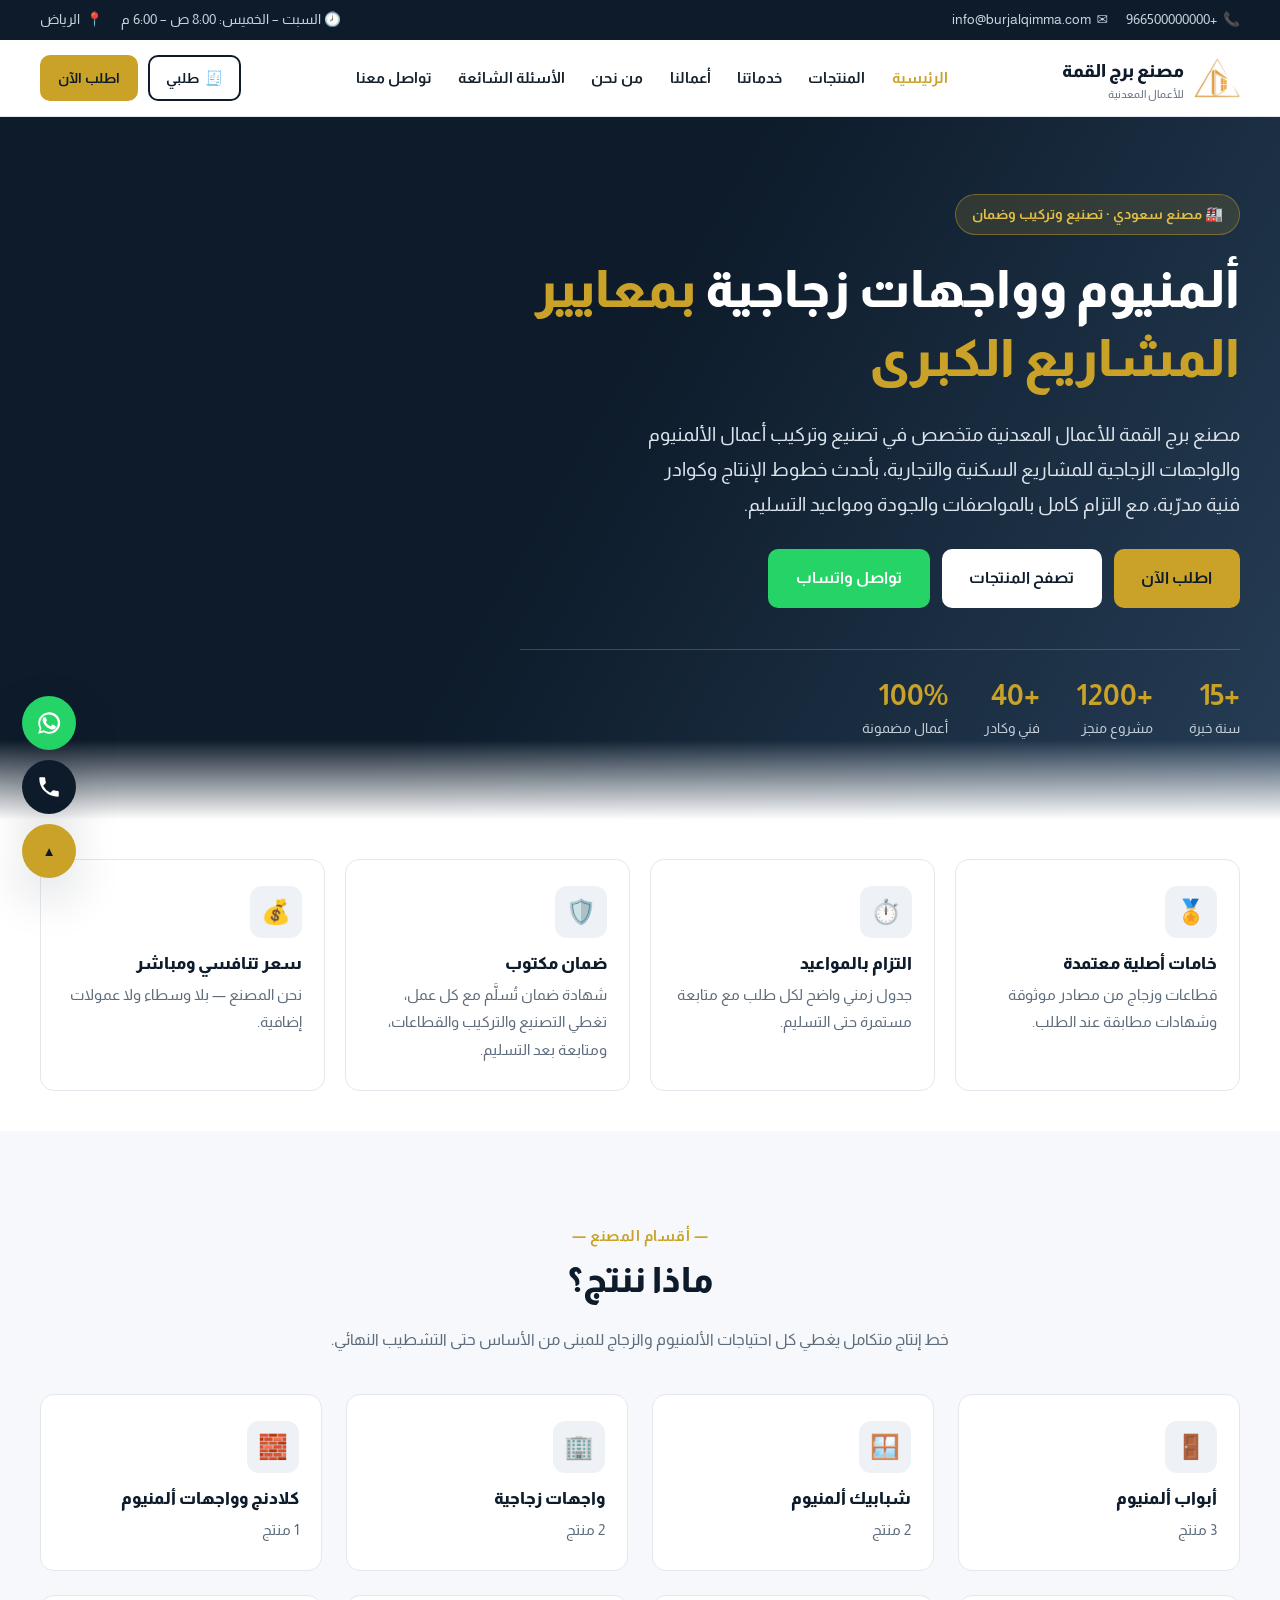
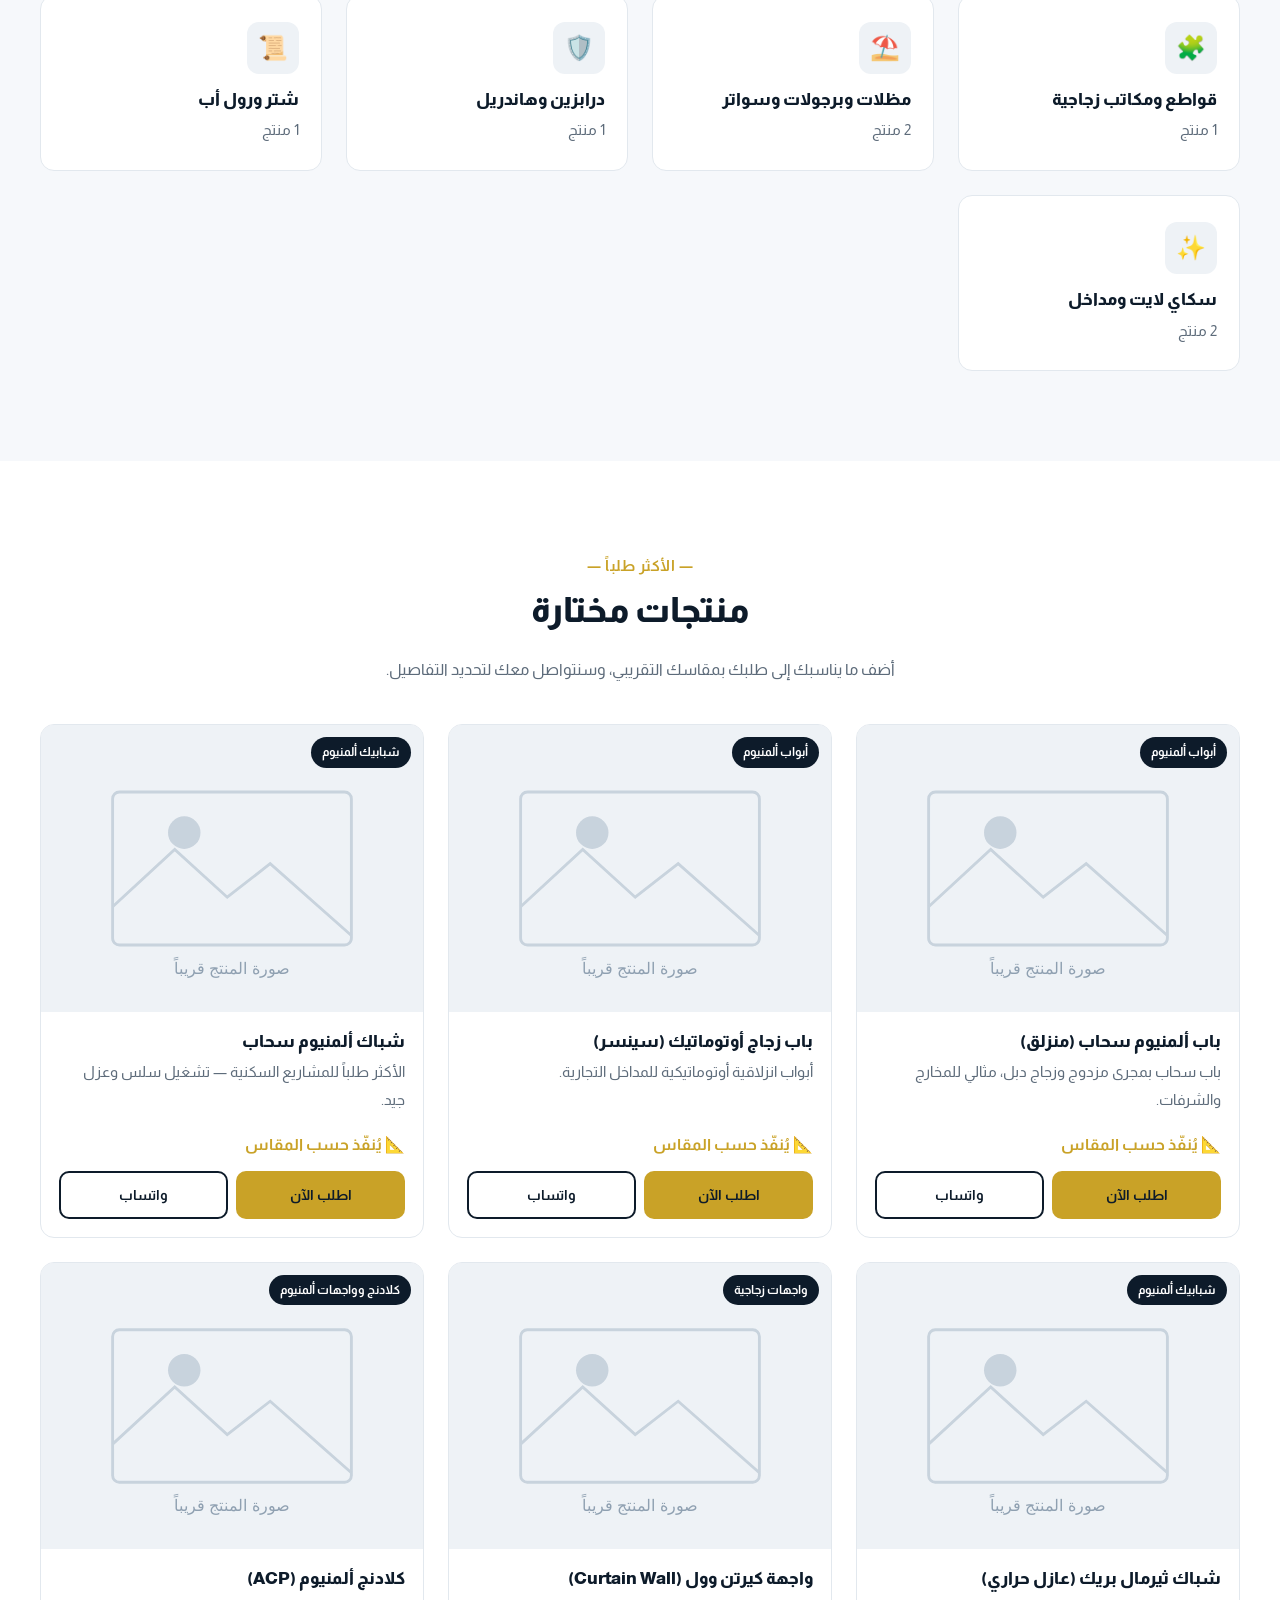
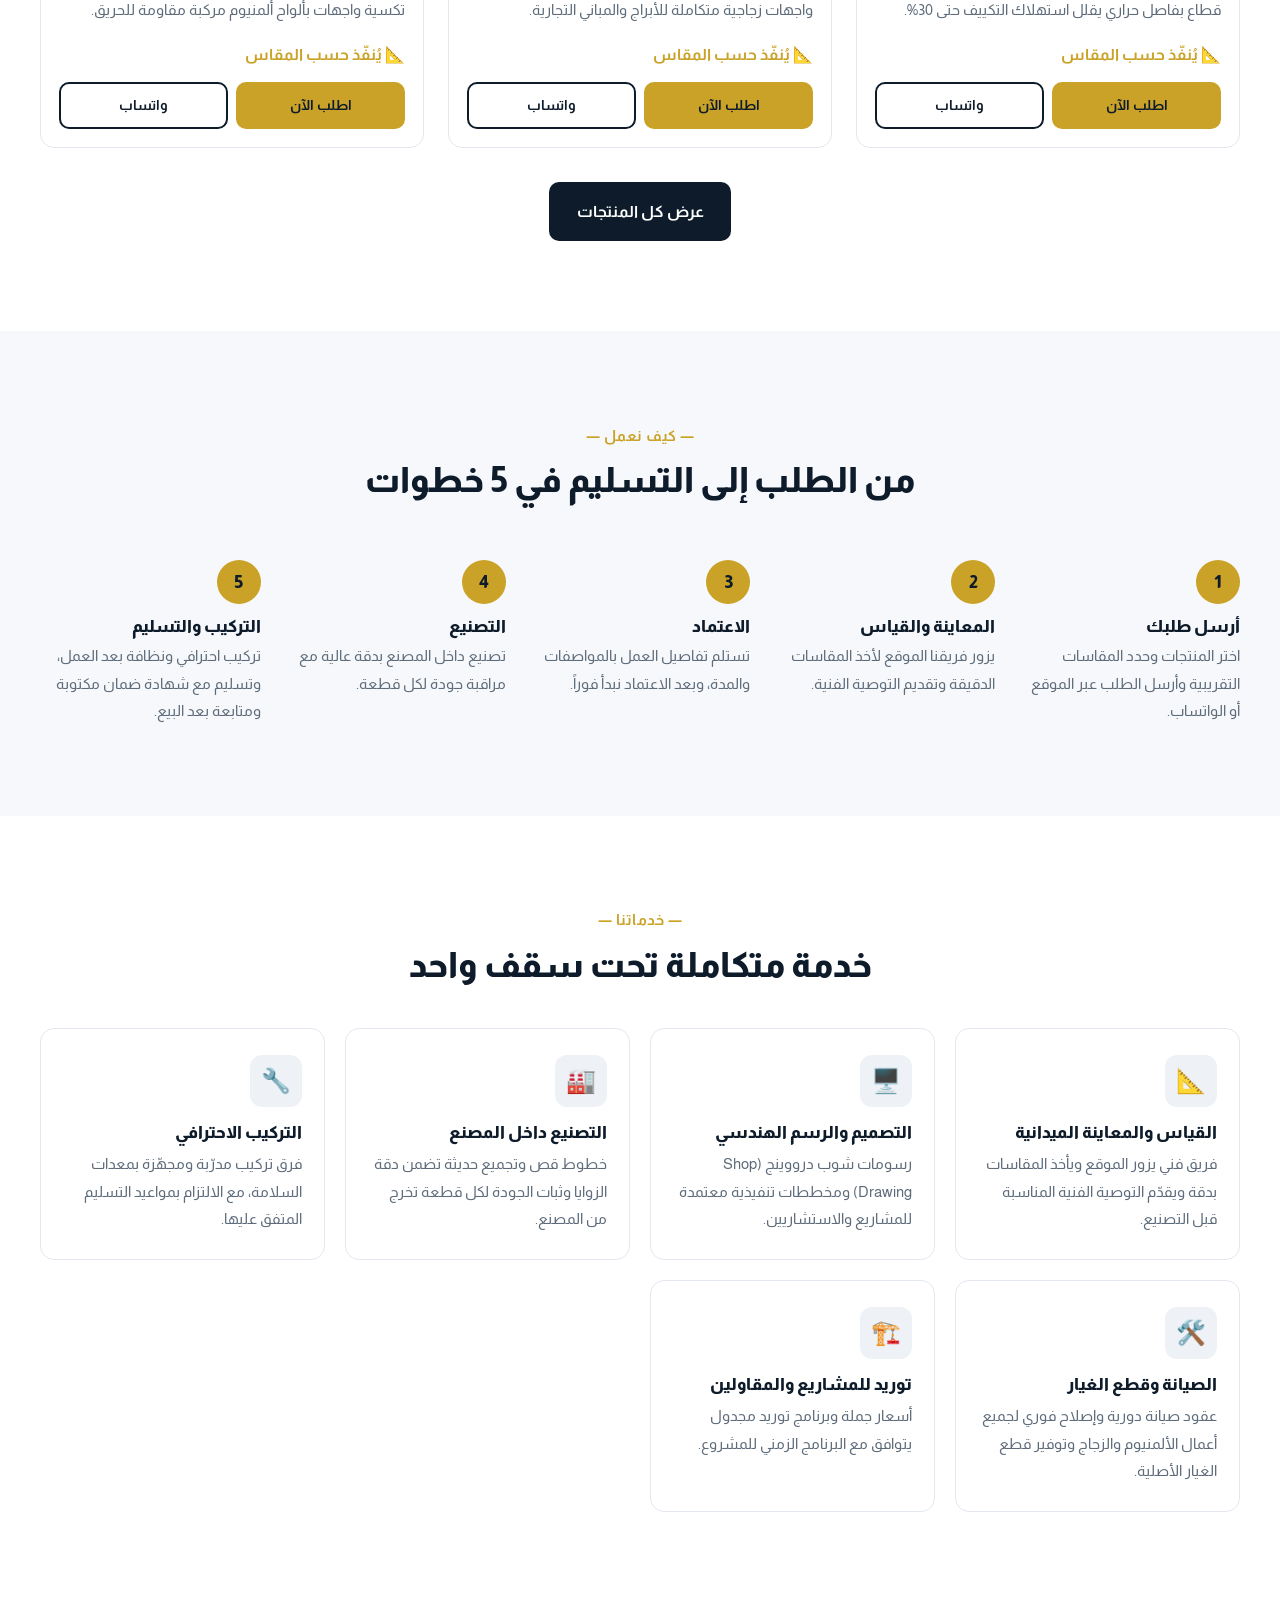
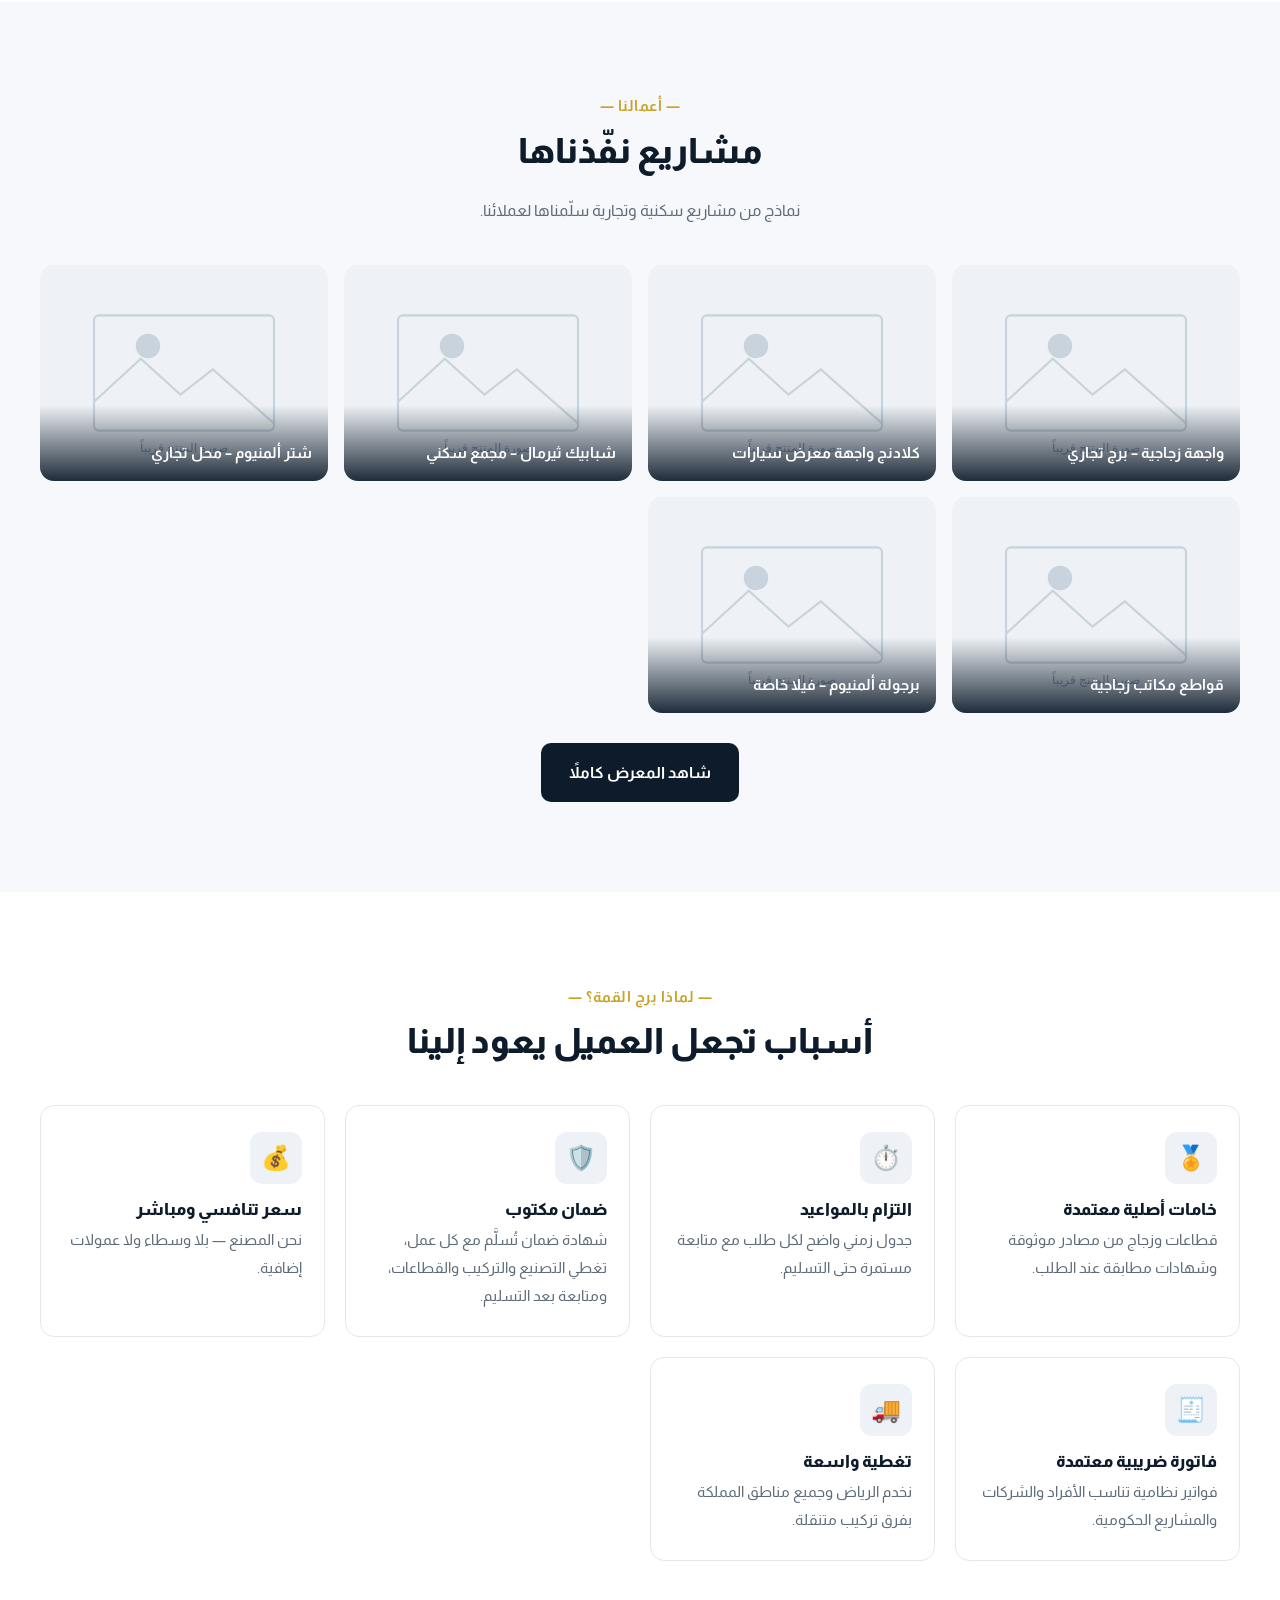
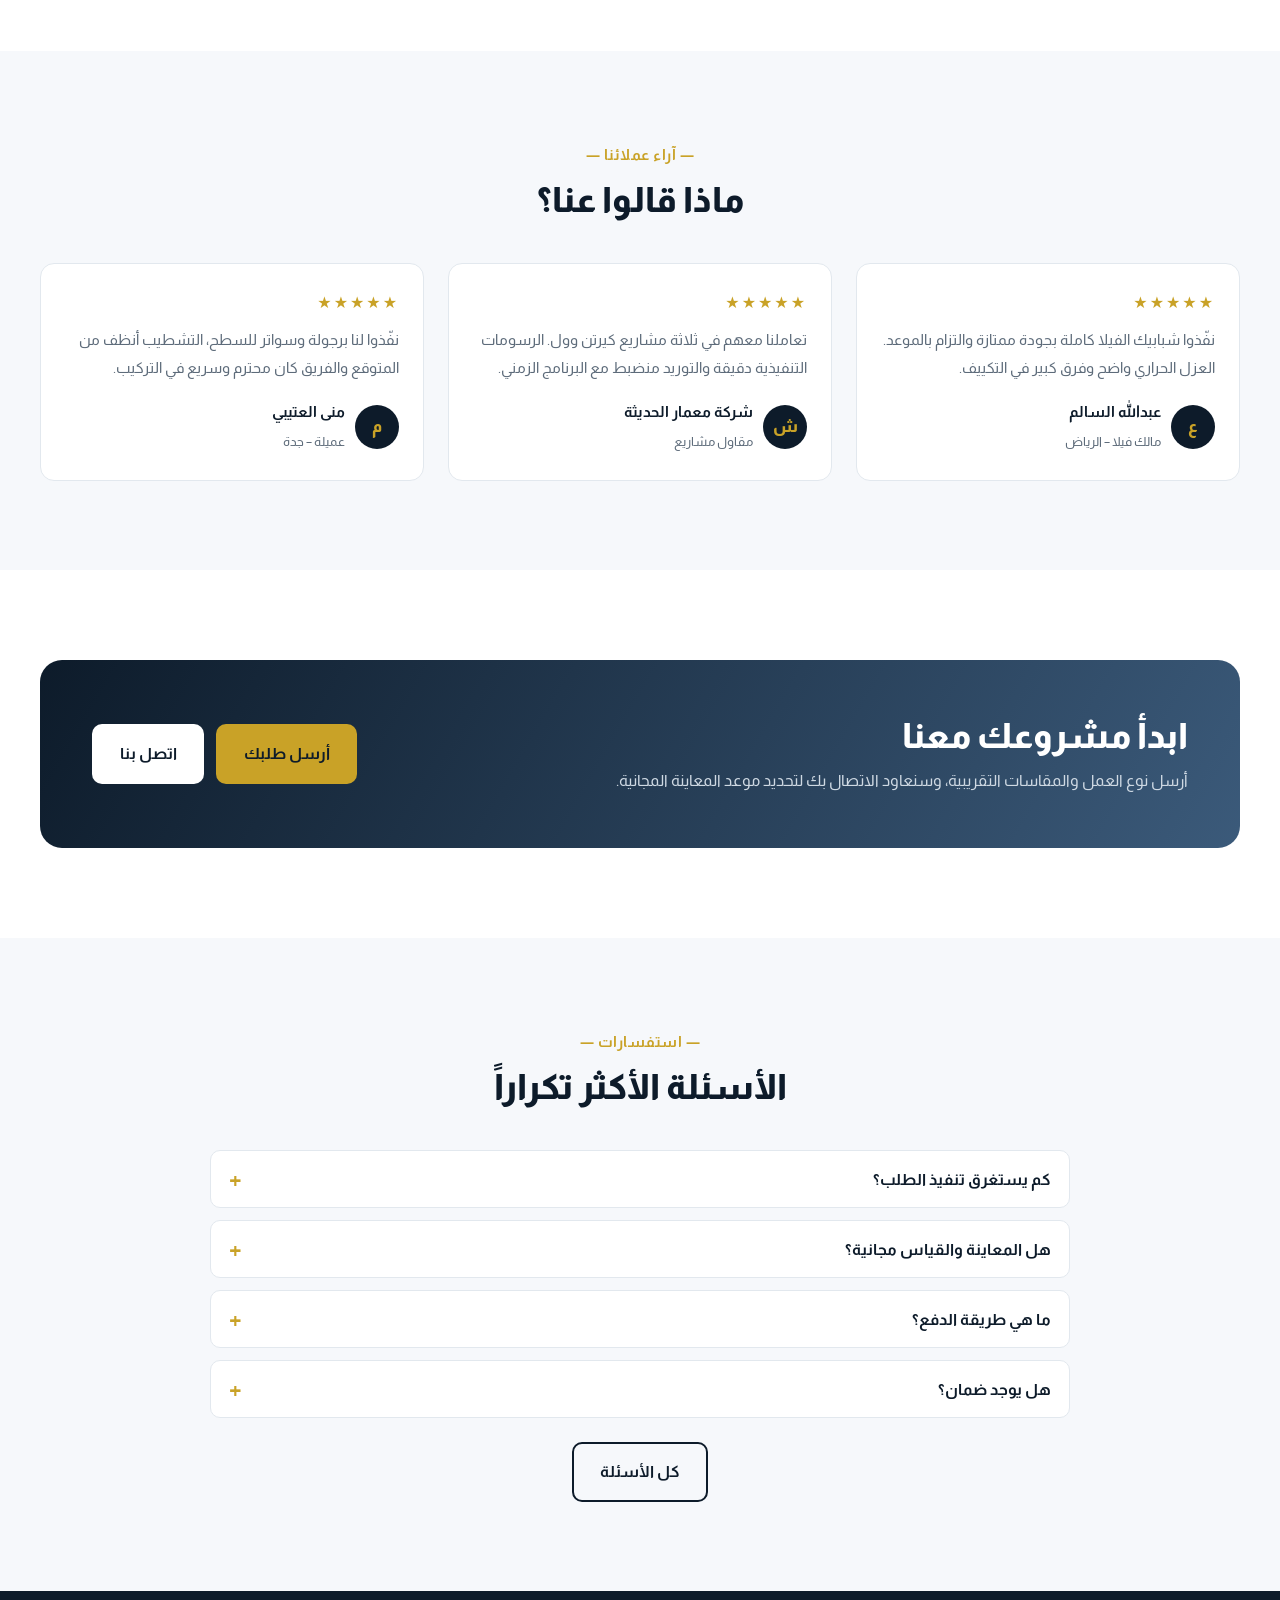
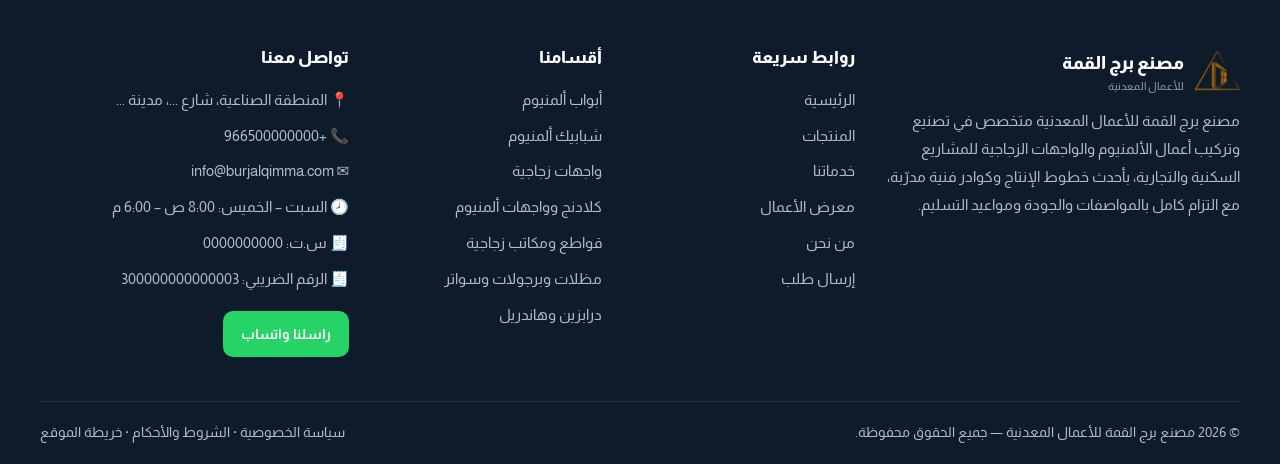
==== commit c41a11d0: "إزالة مدة الضمان من الموقع واعتماد صيغة احترافية بدونها لم تعد أي مدة للضمان تظهر للزائر؛ تُحدَّد في" ====
--- a/index.html
+++ b/index.html
@@ -183,7 +183,7 @@
       <div class="step"><h3>المعاينة والقياس</h3><p>يزور فريقنا الموقع لأخذ المقاسات الدقيقة وتقديم التوصية الفنية.</p></div>
       <div class="step"><h3>الاعتماد</h3><p>تستلم تفاصيل العمل بالمواصفات والمدة، وبعد الاعتماد نبدأ فوراً.</p></div>
       <div class="step"><h3>التصنيع</h3><p>تصنيع داخل المصنع بدقة عالية مع مراقبة جودة لكل قطعة.</p></div>
-      <div class="step"><h3>التركيب والضمان</h3><p>تركيب احترافي ونظافة بعد العمل، وتسليم مع شهادة ضمان مكتوبة.</p></div>
+      <div class="step"><h3>التركيب والتسليم</h3><p>تركيب احترافي ونظافة بعد العمل، وتسليم مع شهادة ضمان مكتوبة ومتابعة بعد البيع.</p></div>
     </div>
   </div>
 </section>
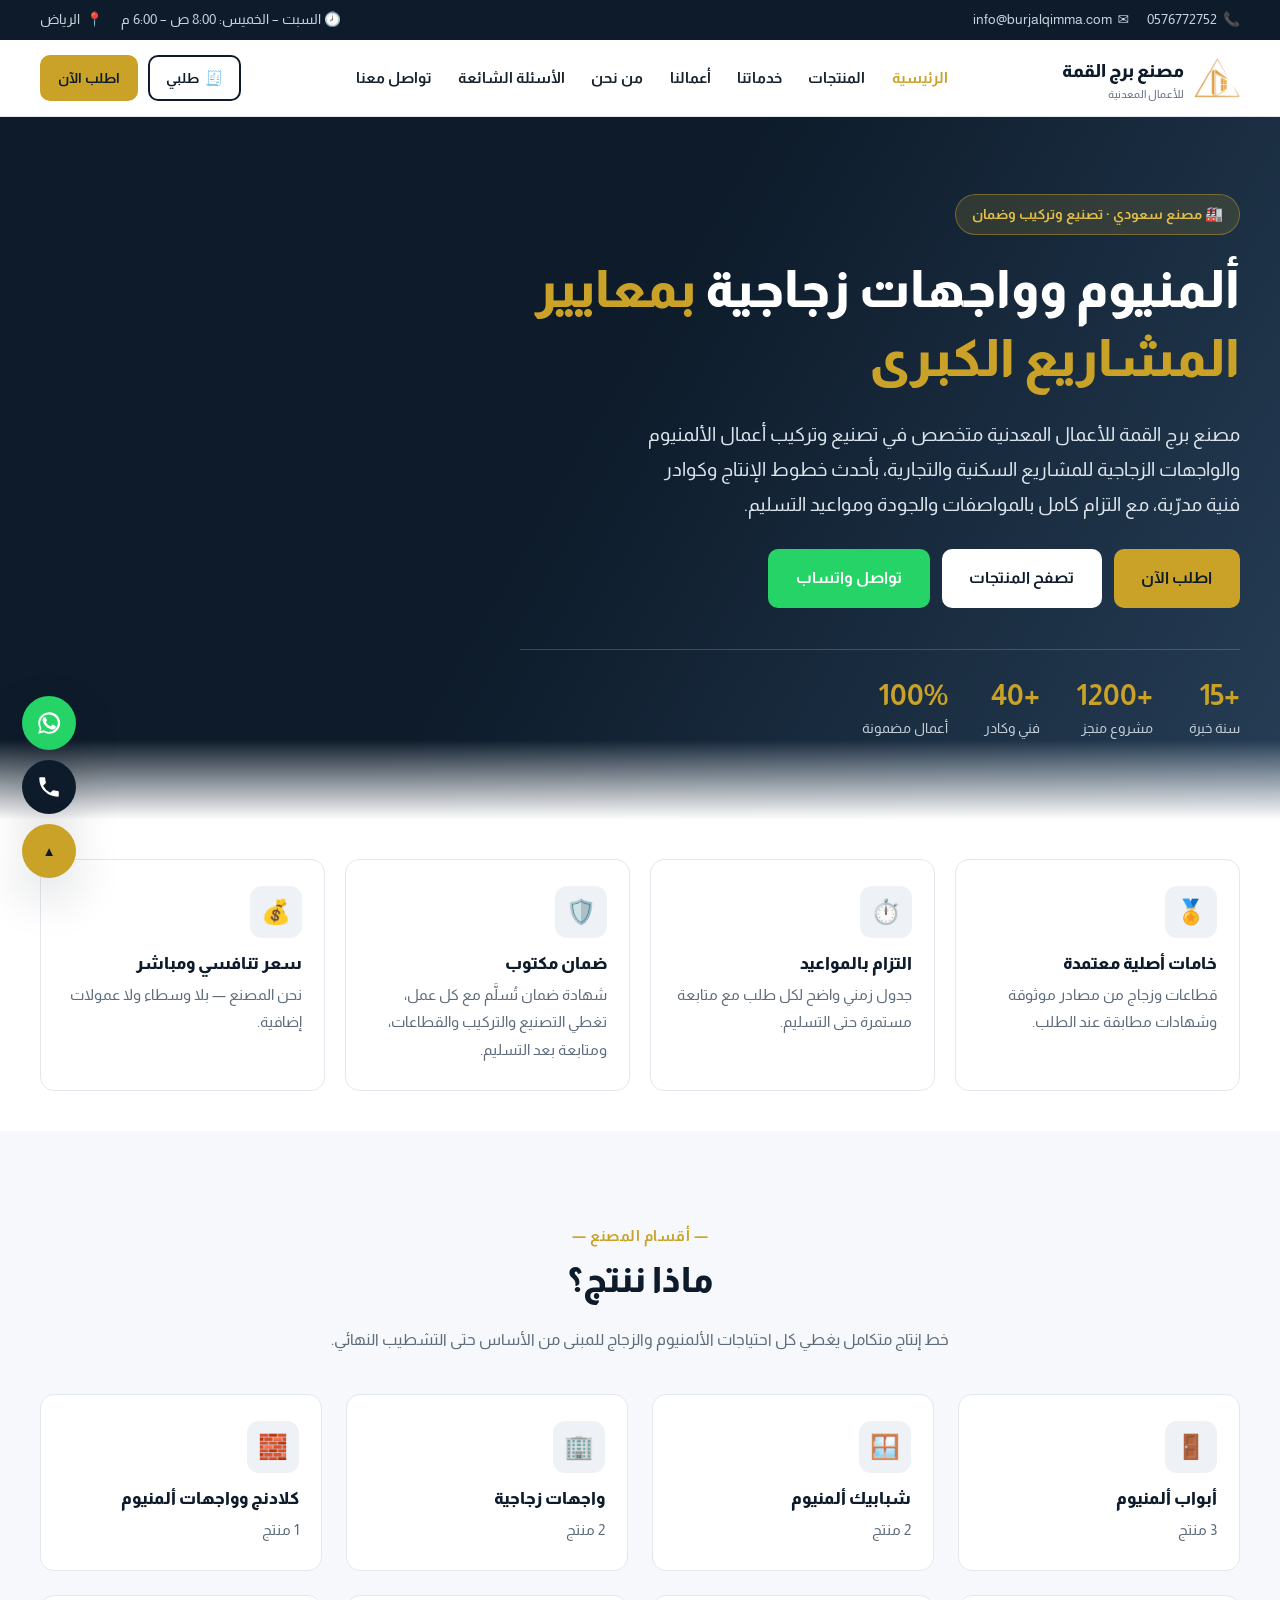
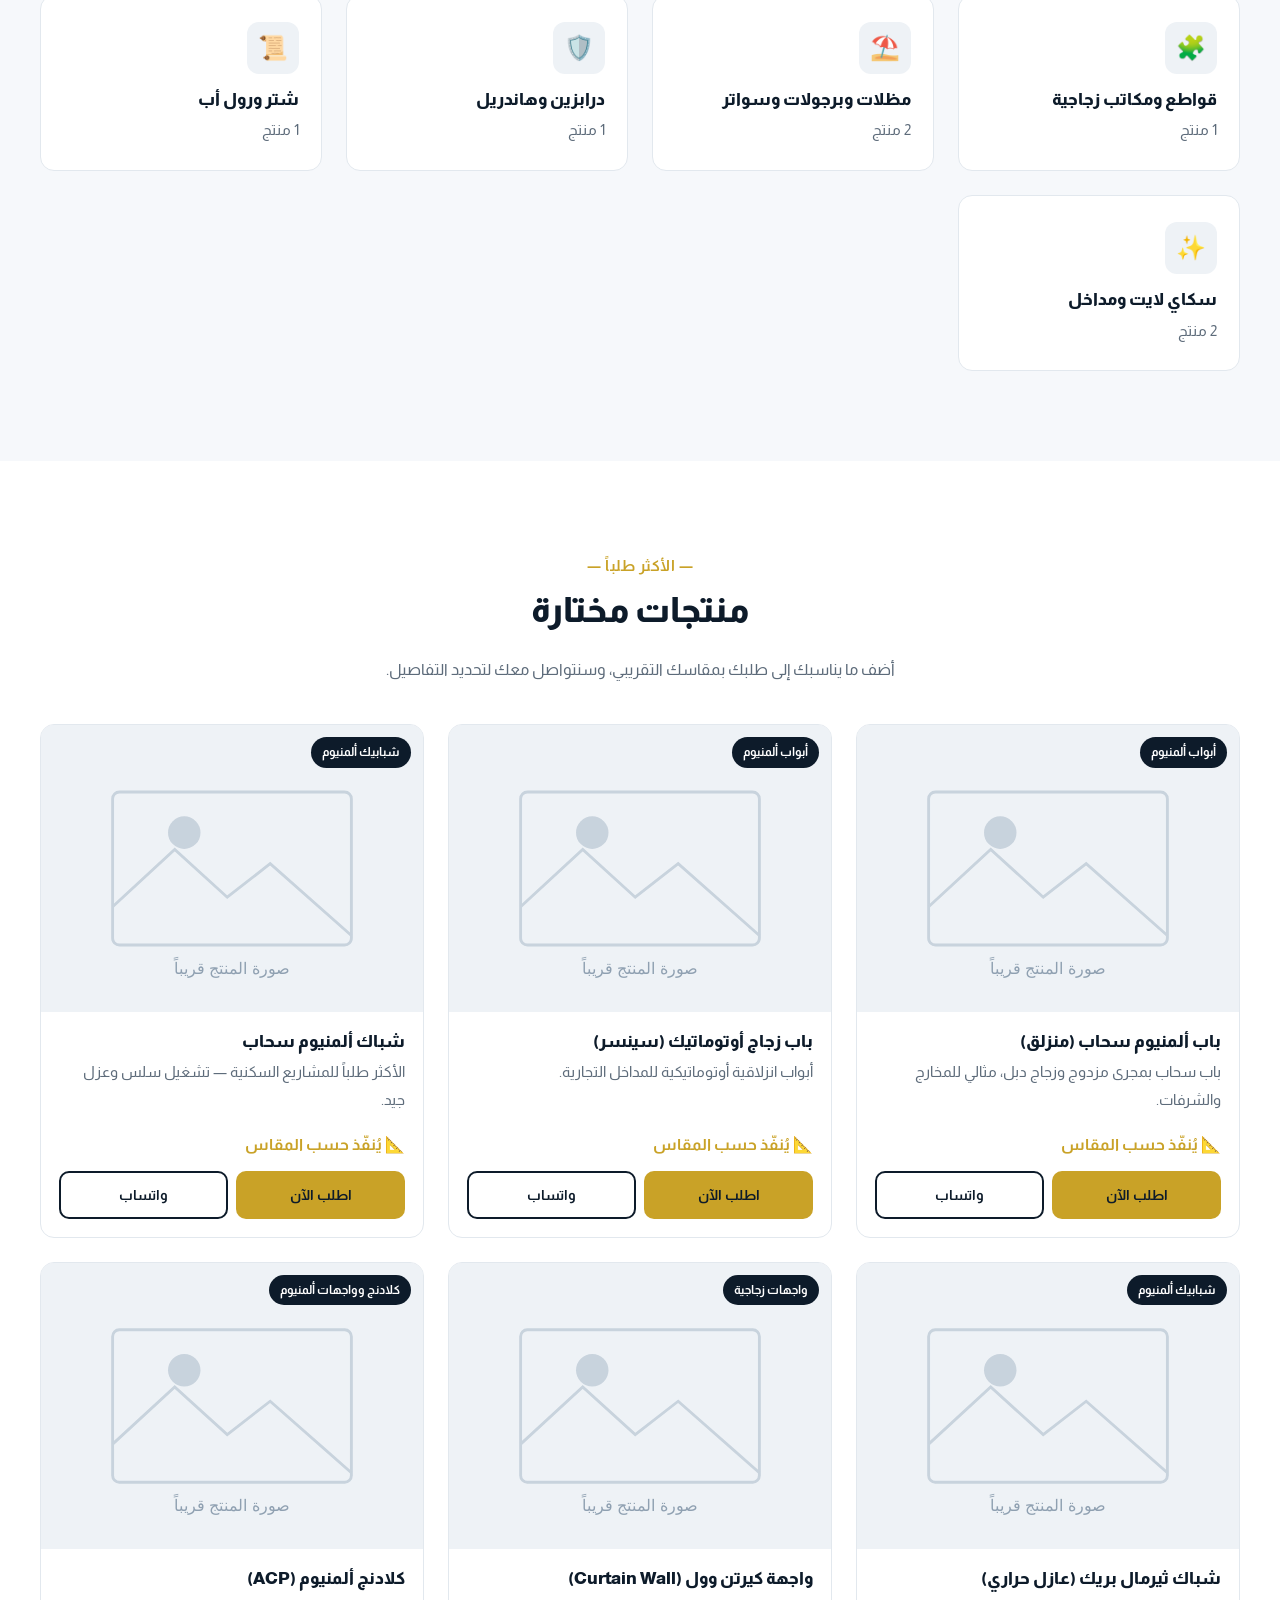
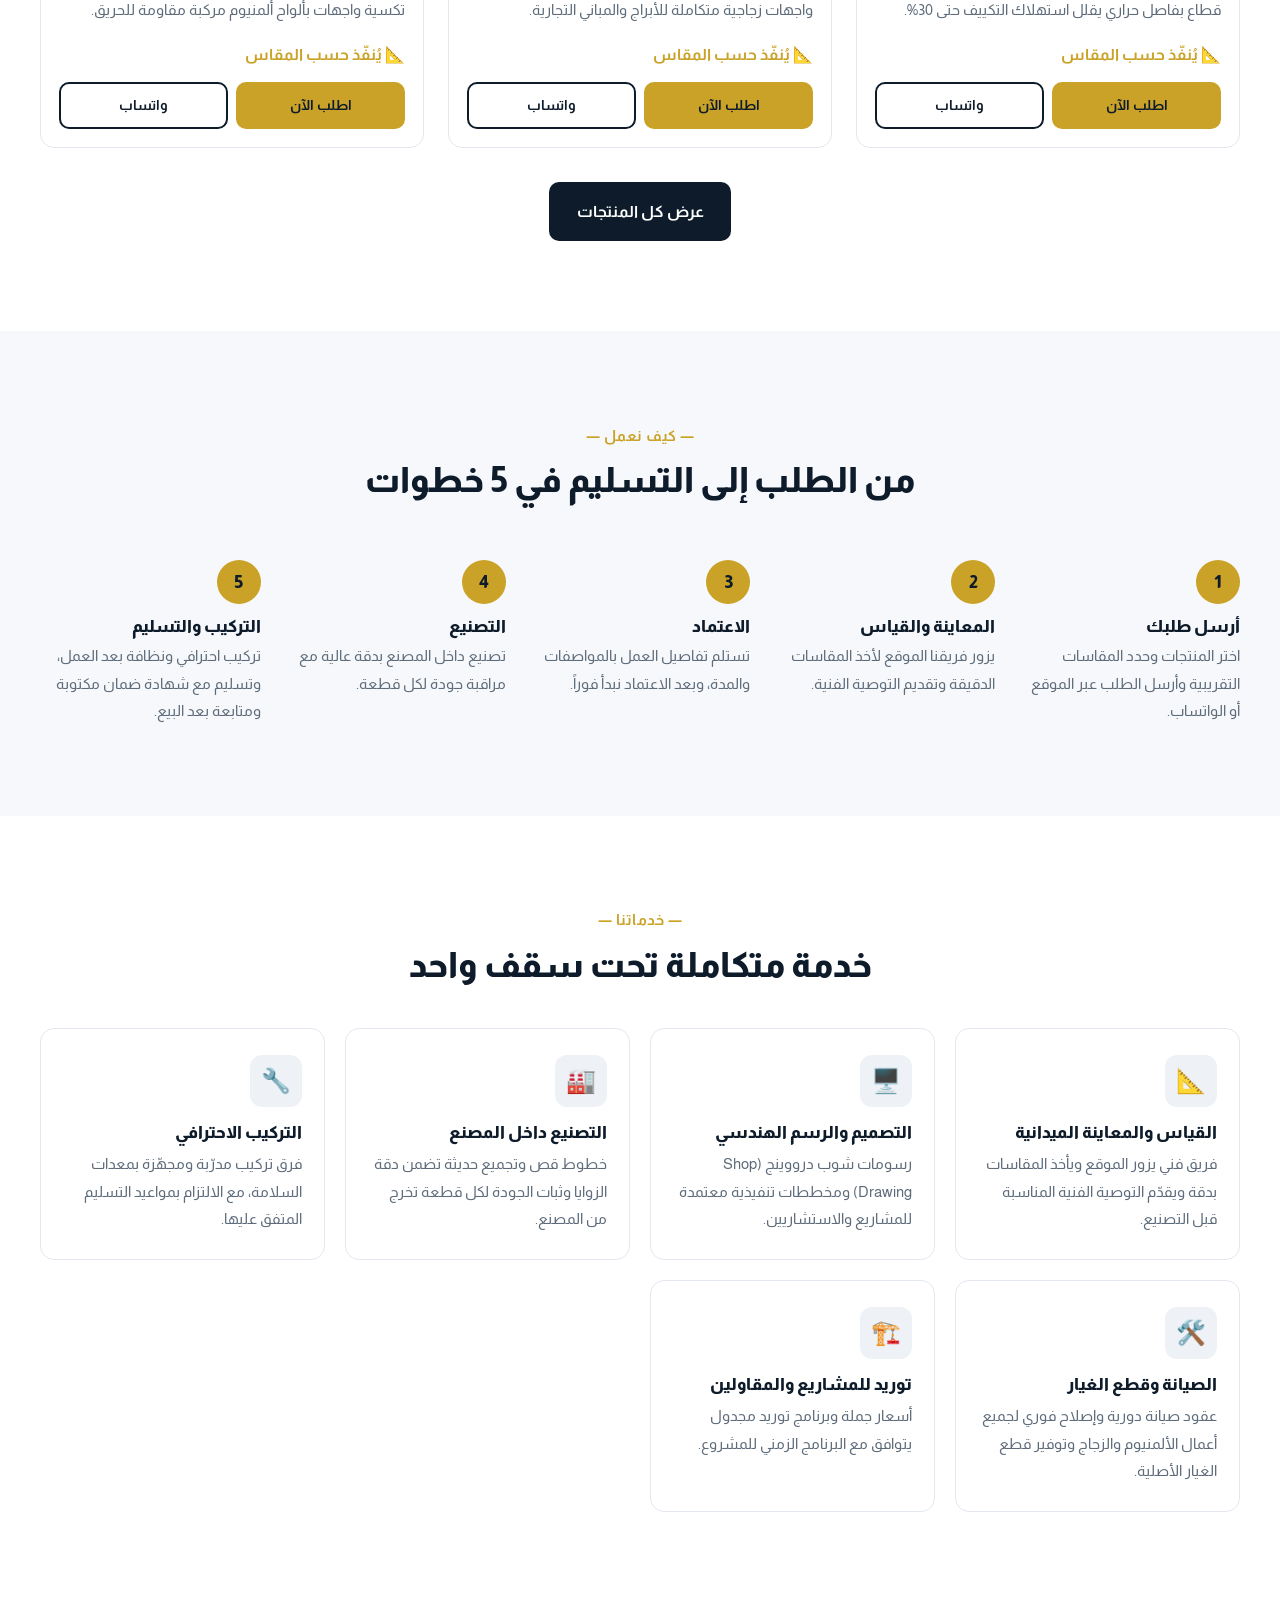
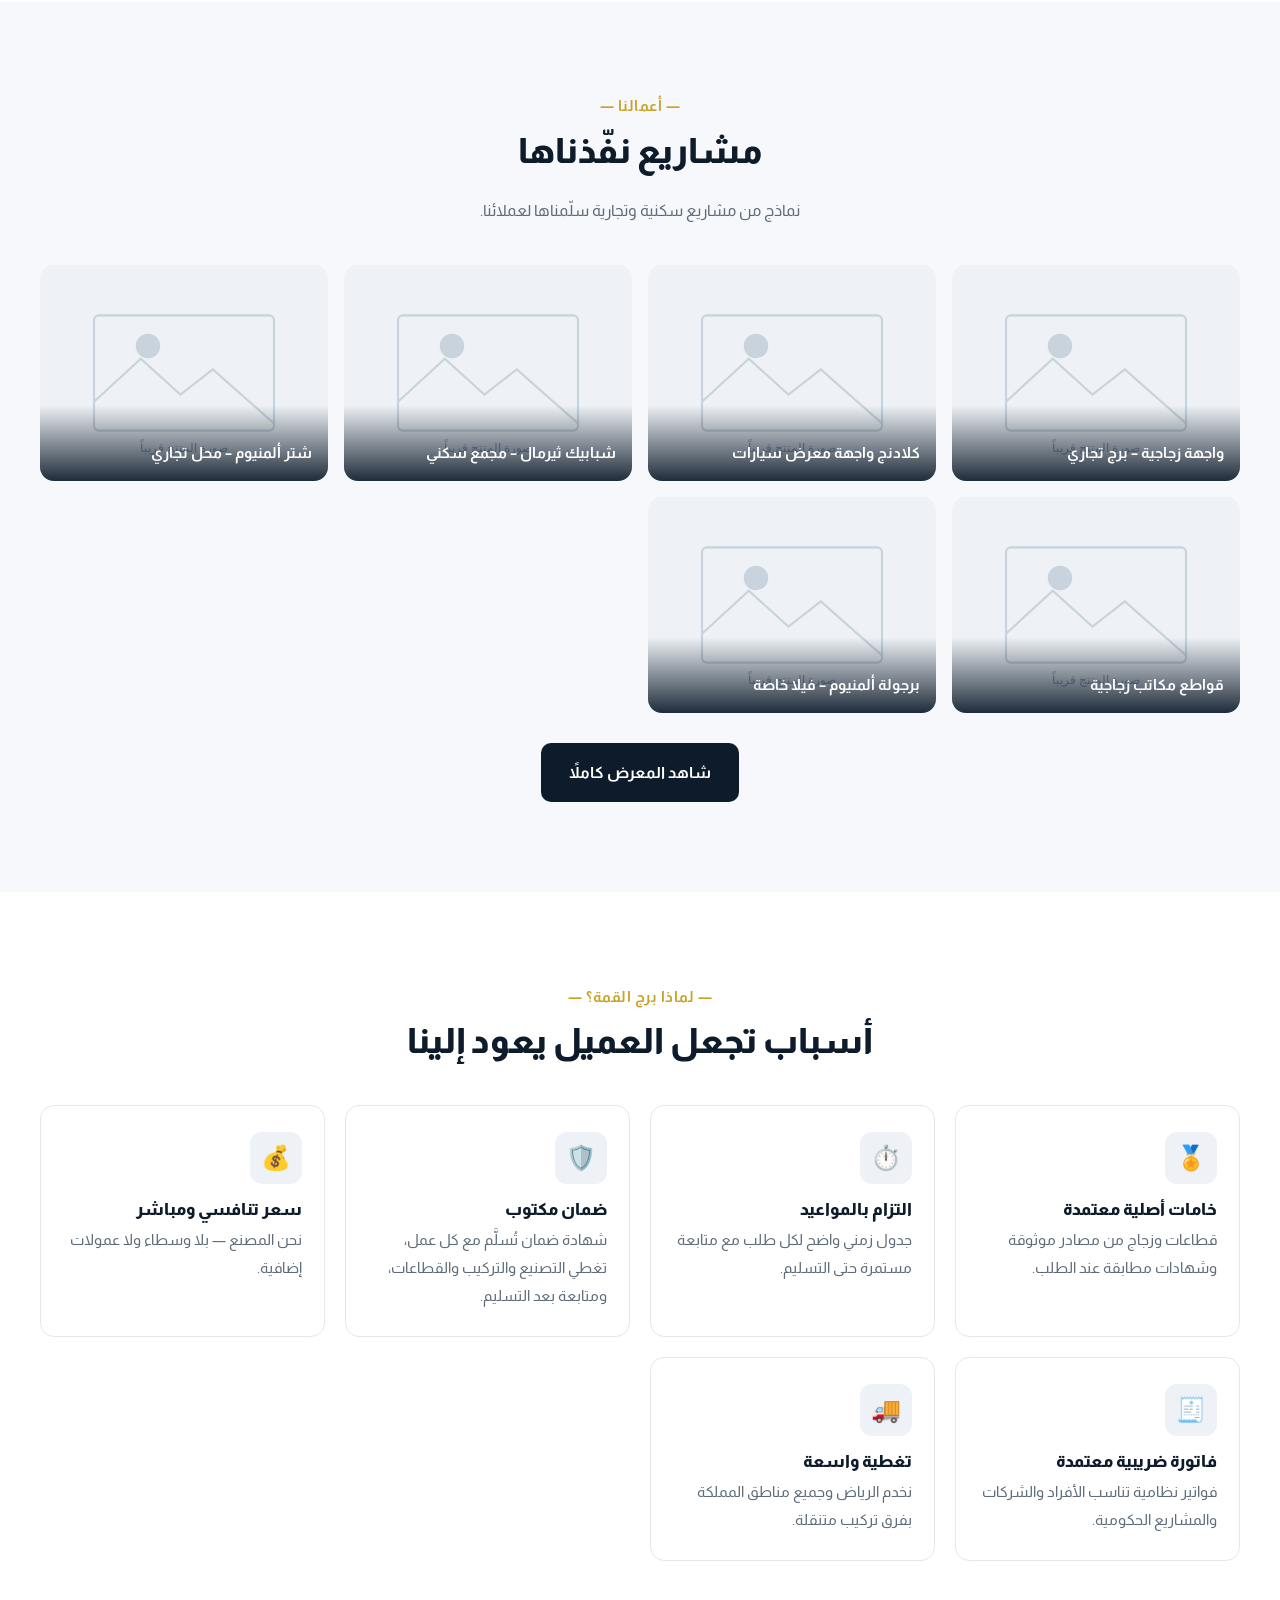
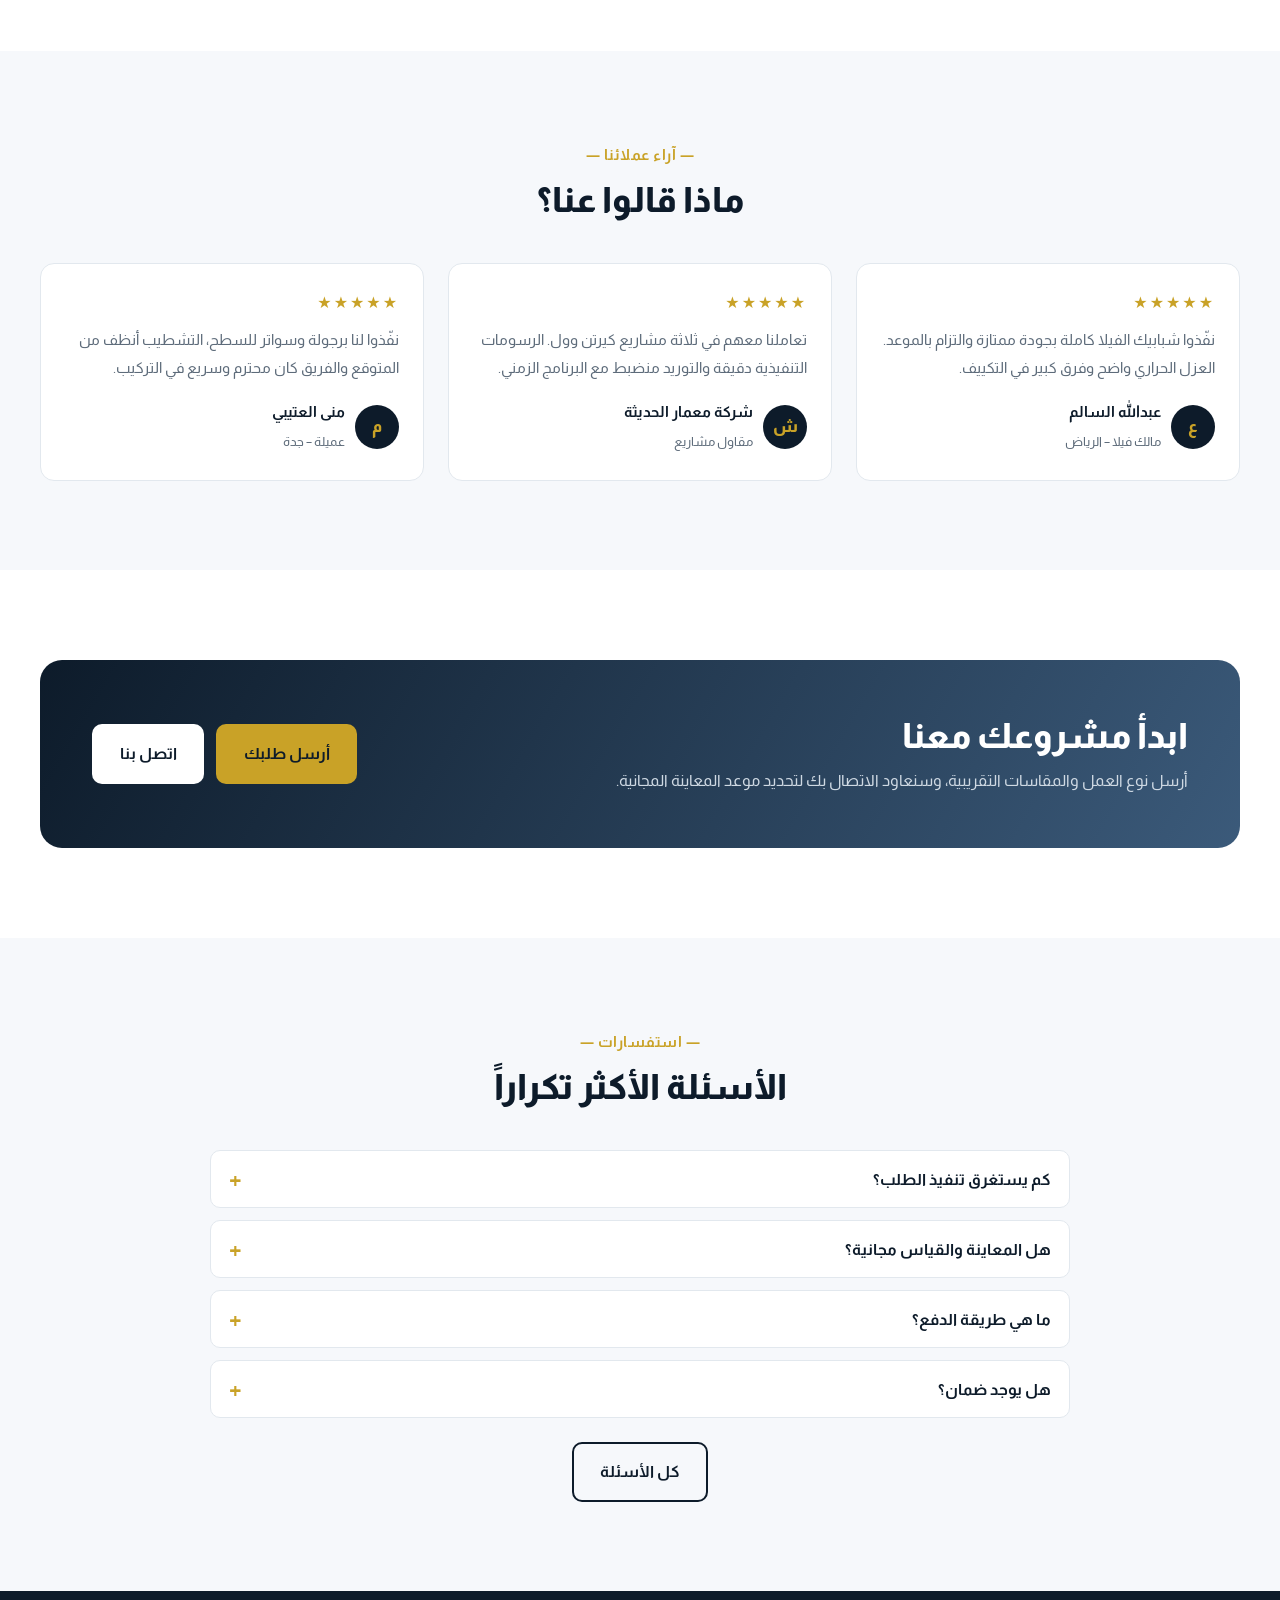
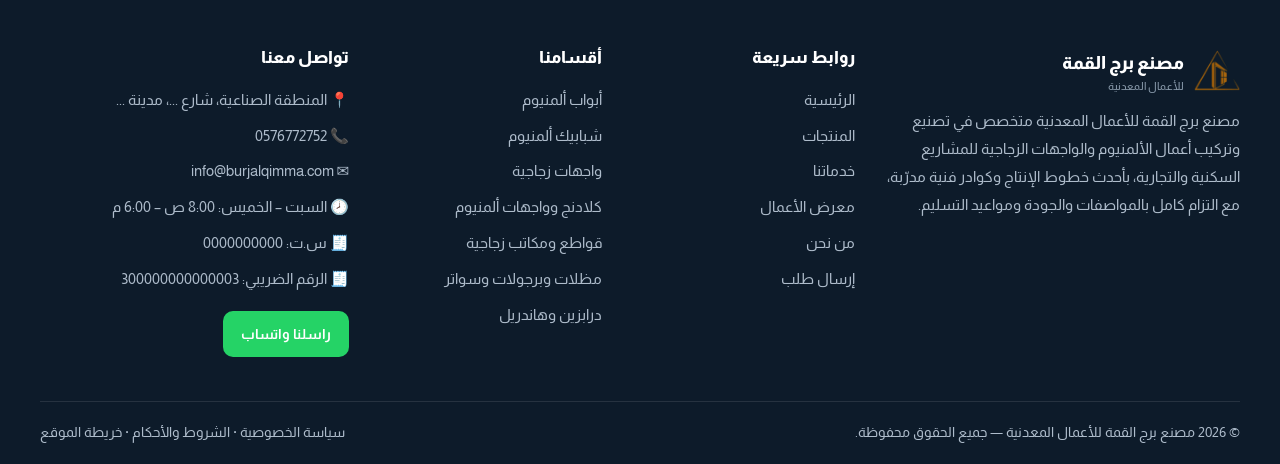
==== commit 52d69c26: "اعتماد رقم التواصل الرسمي 0576772752 - رقم الاتصال والواتساب صار 0576772752 (+966576772752) في كل   " ====
--- a/index.html
+++ b/index.html
@@ -43,7 +43,7 @@
   "image": "https://example.com/assets/img/brand/og-image.jpg",
   "logo": "https://example.com/assets/img/brand/logo.png",
   "url": "https://example.com/",
-  "telephone": "+966500000000",
+  "telephone": "+966576772752",
   "email": "info@burjalqimma.com",
   "priceRange": "$$",
   "address": {
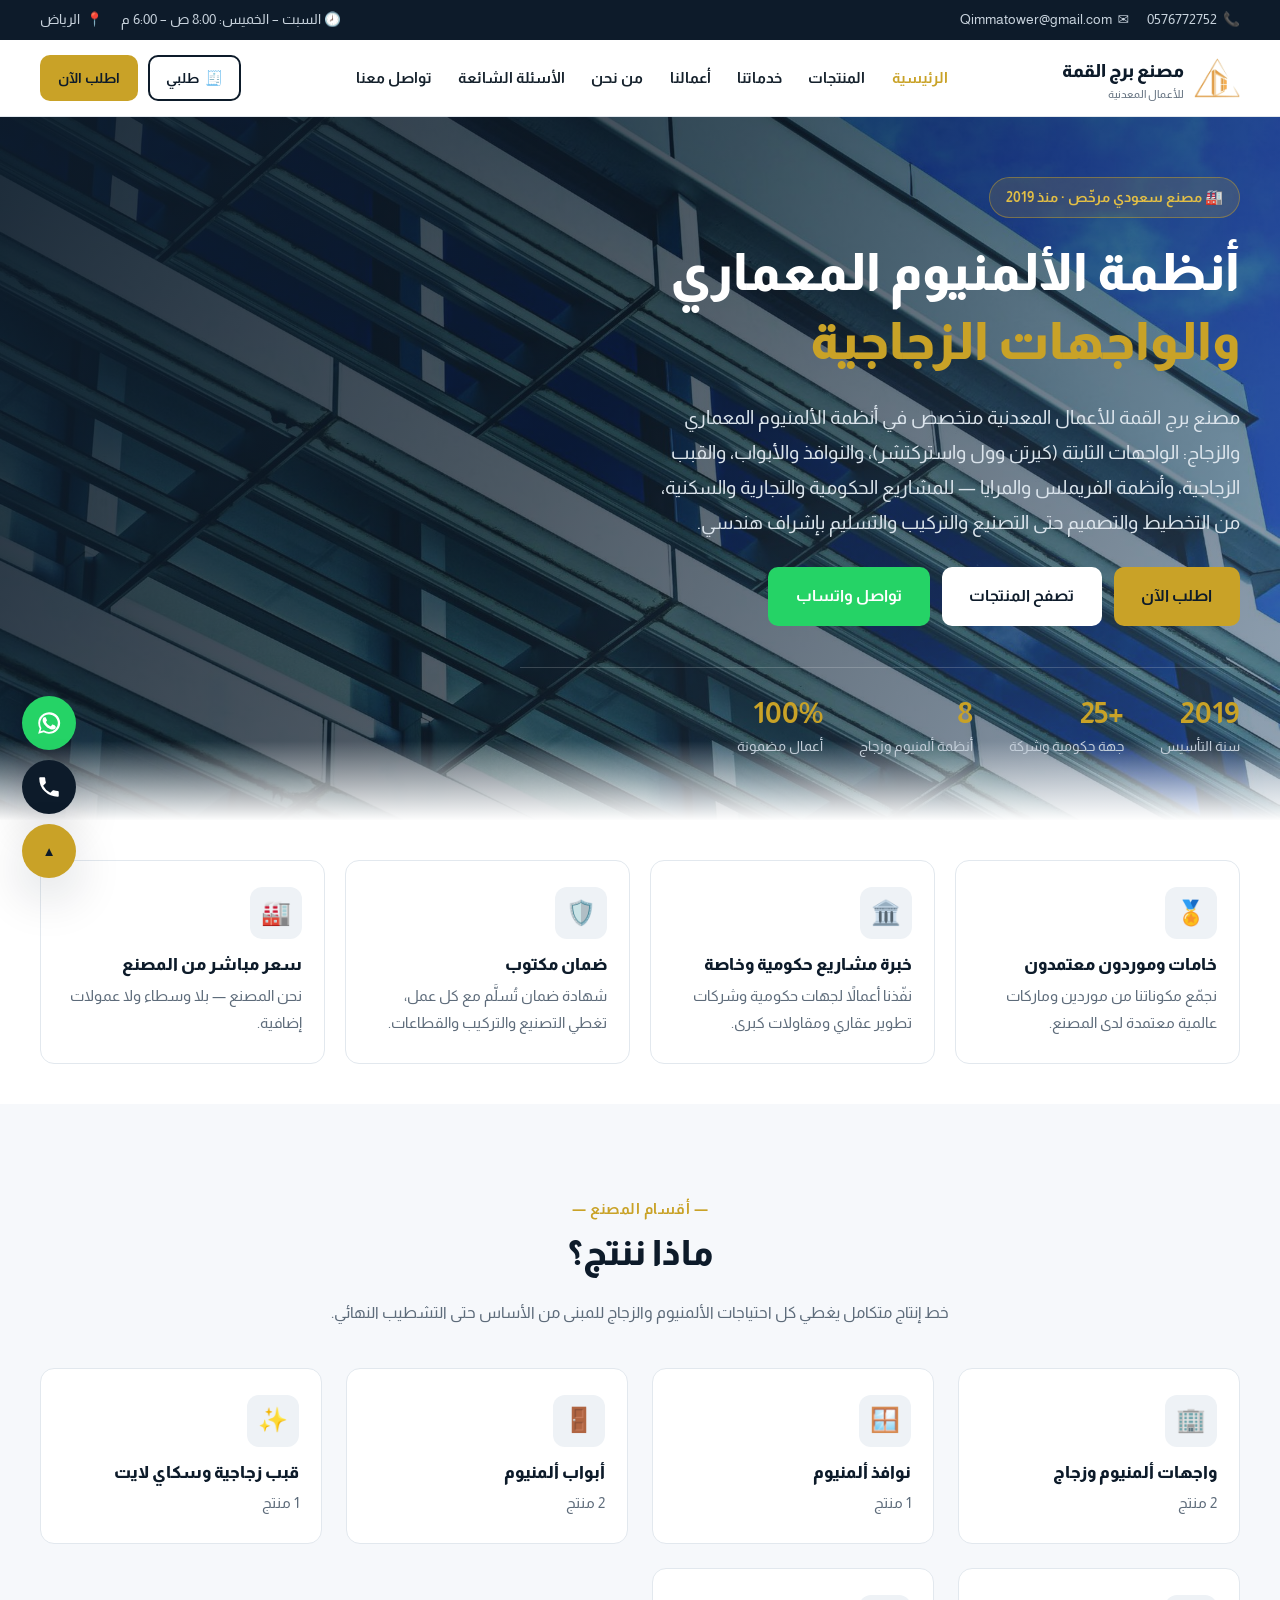
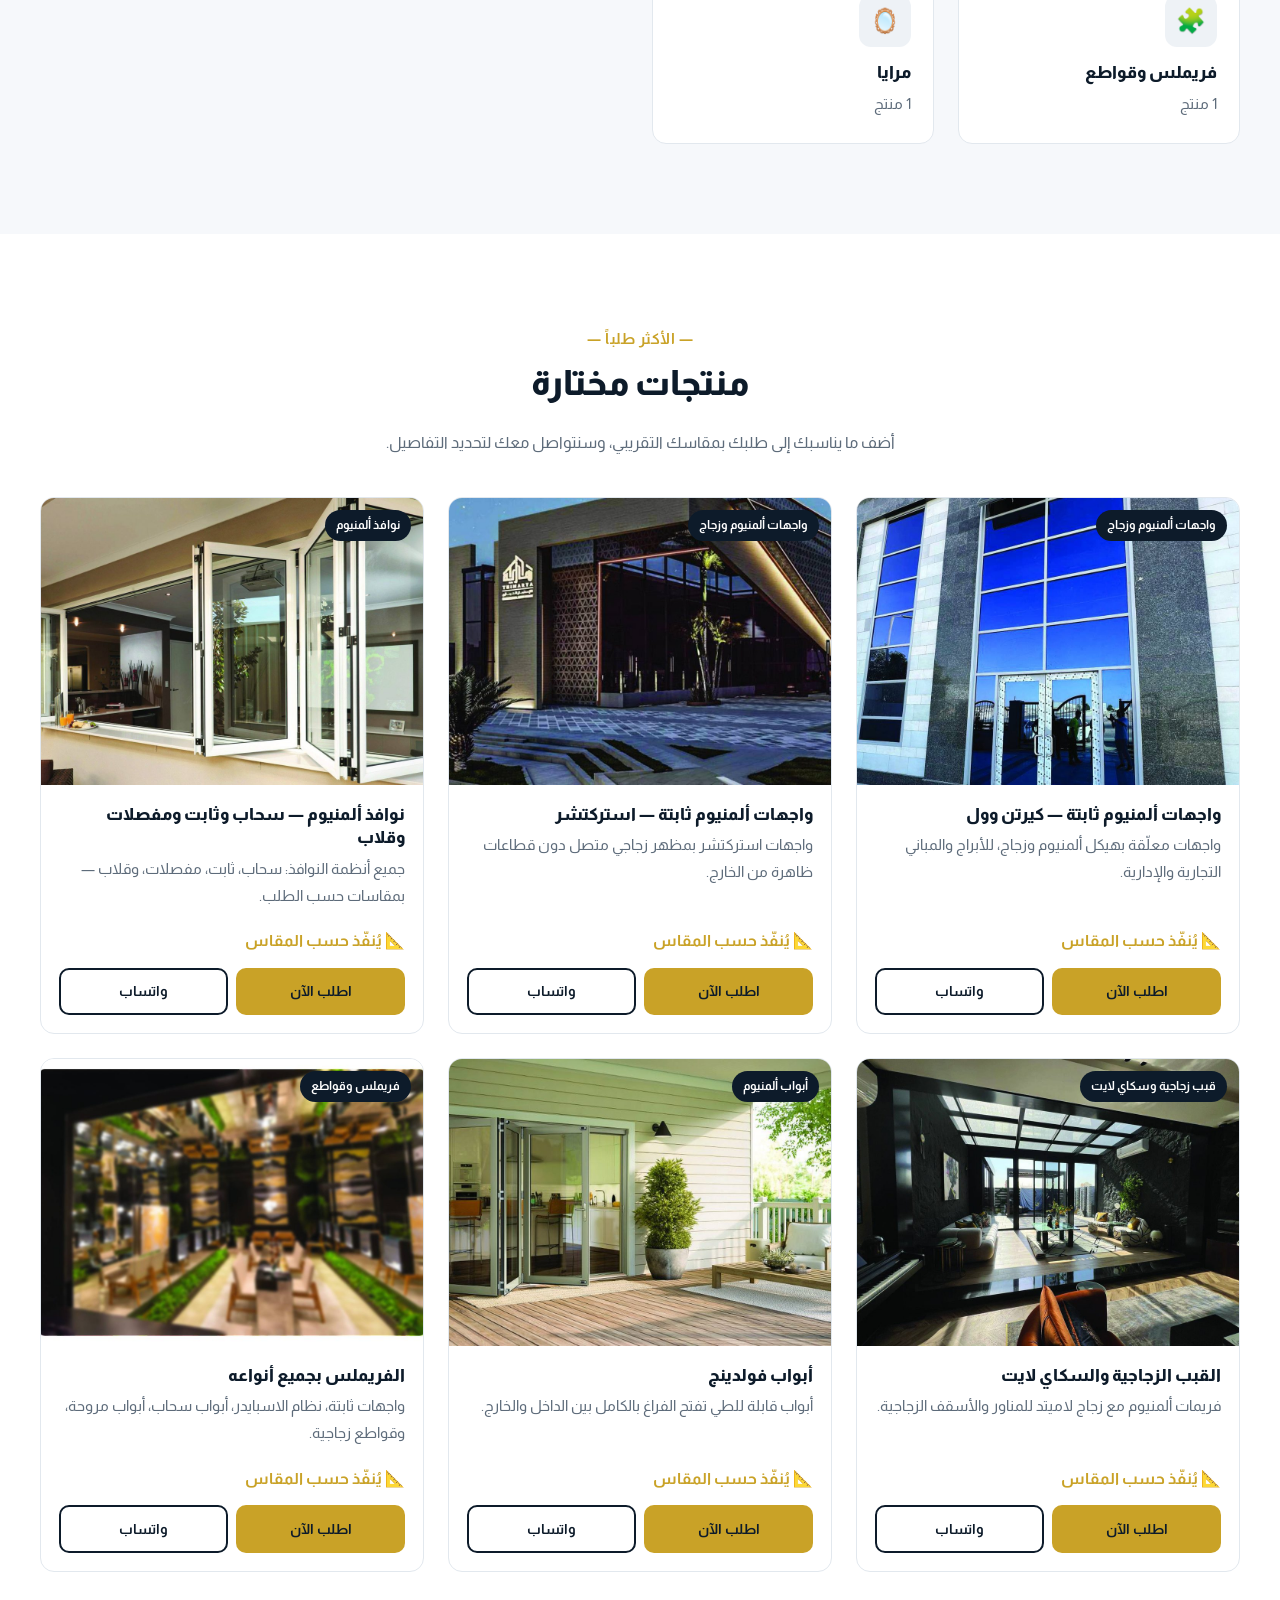
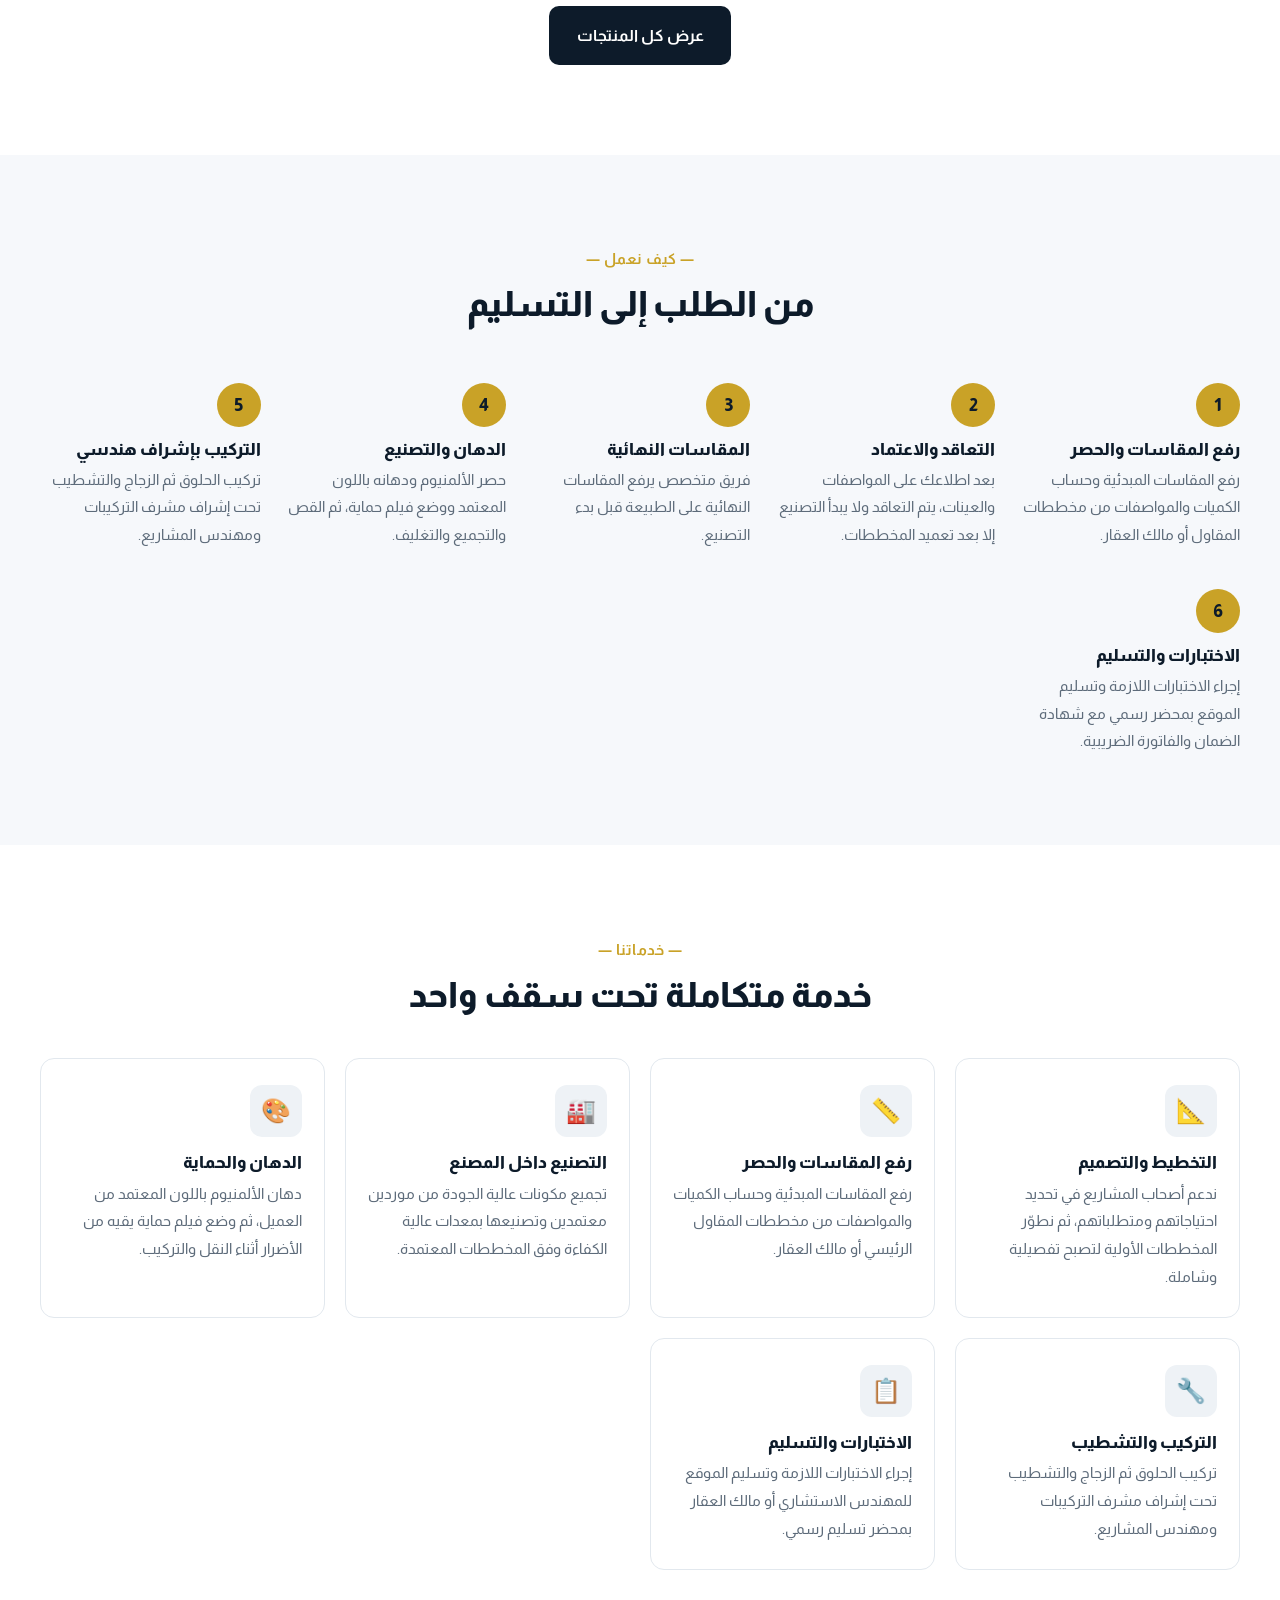
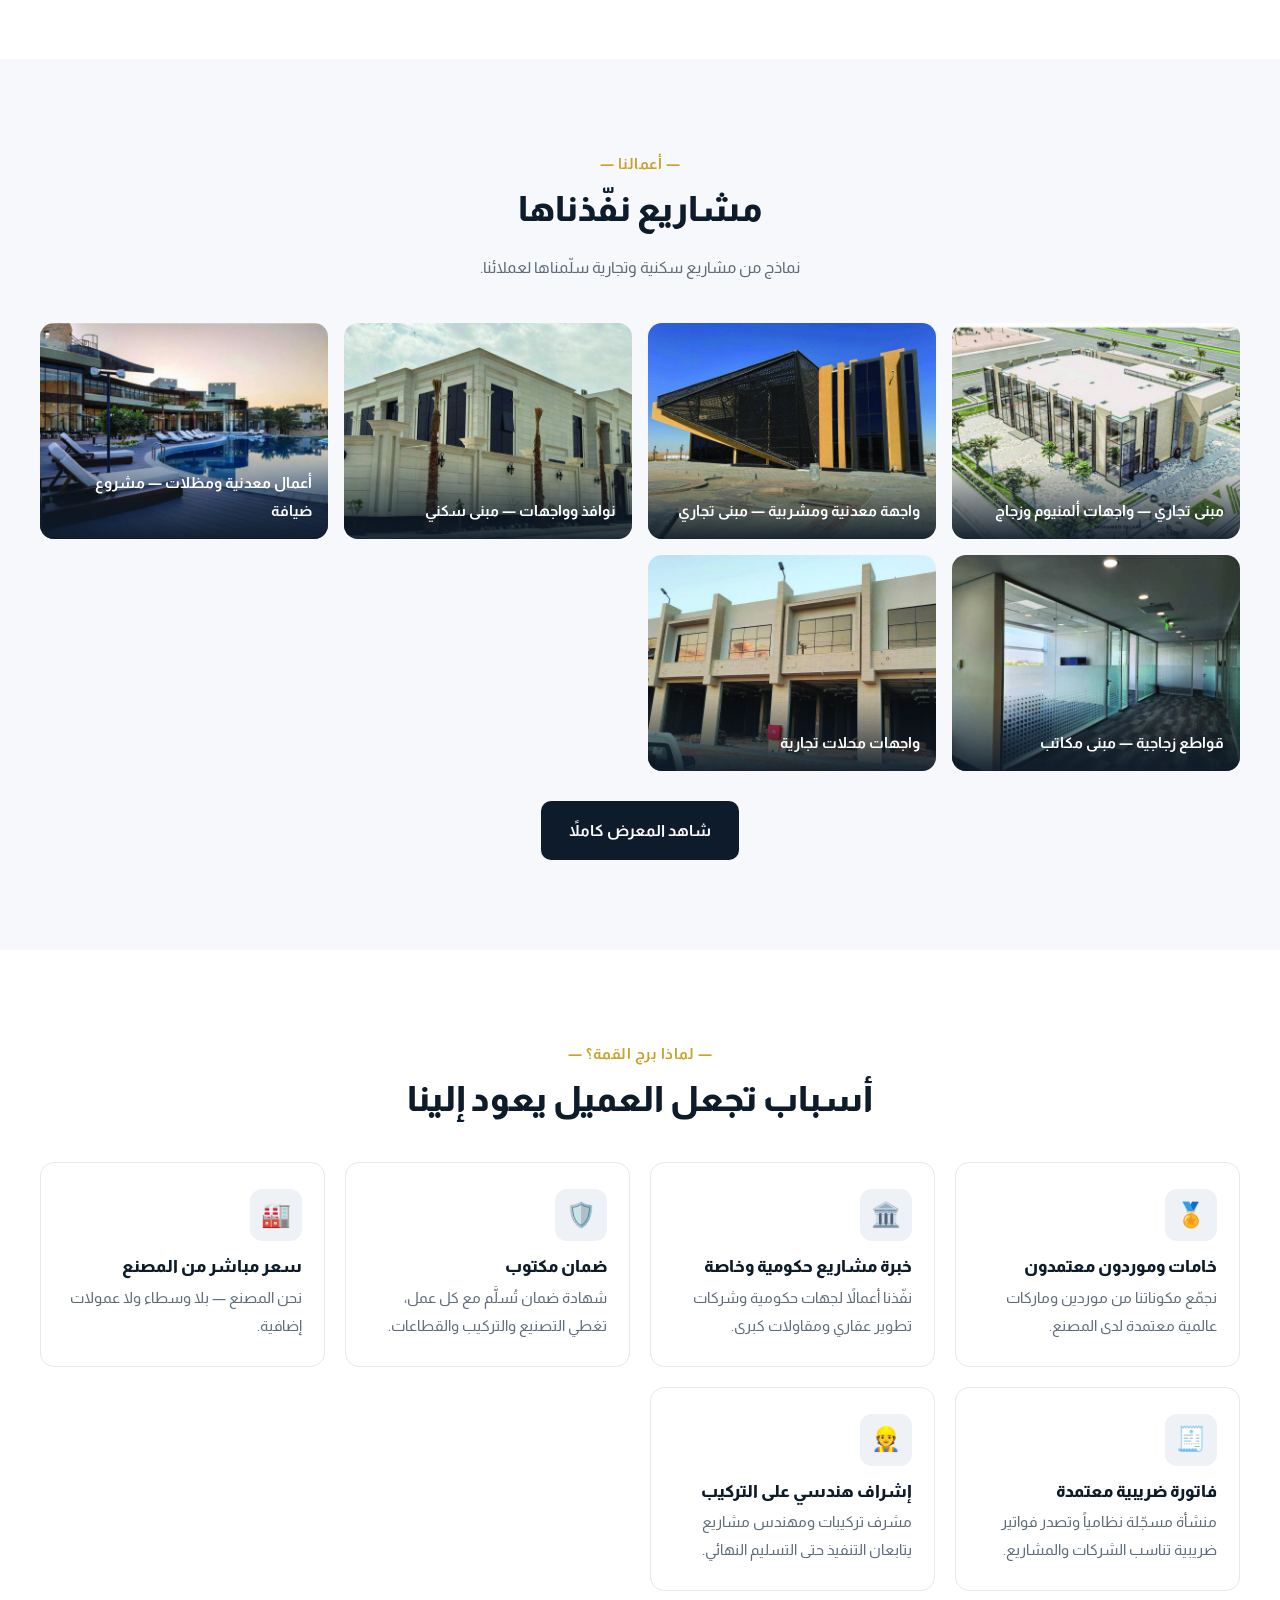
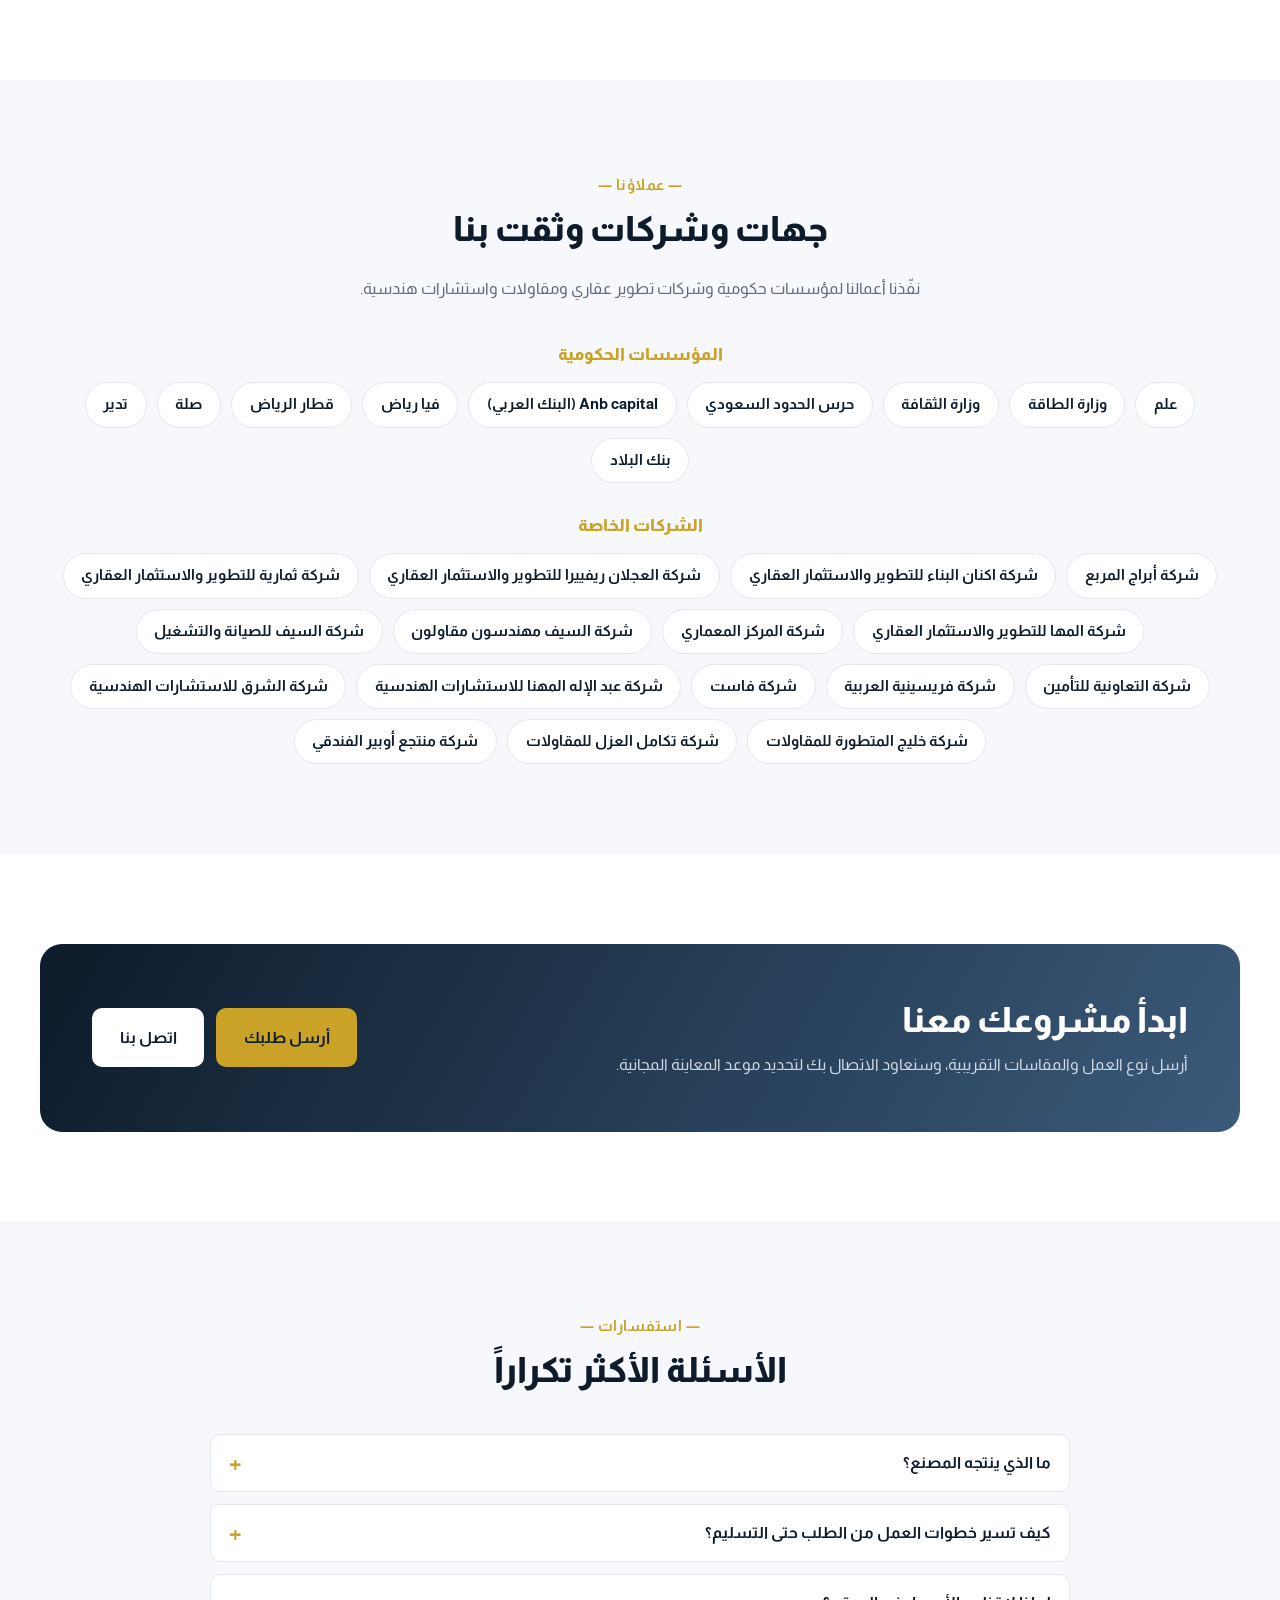
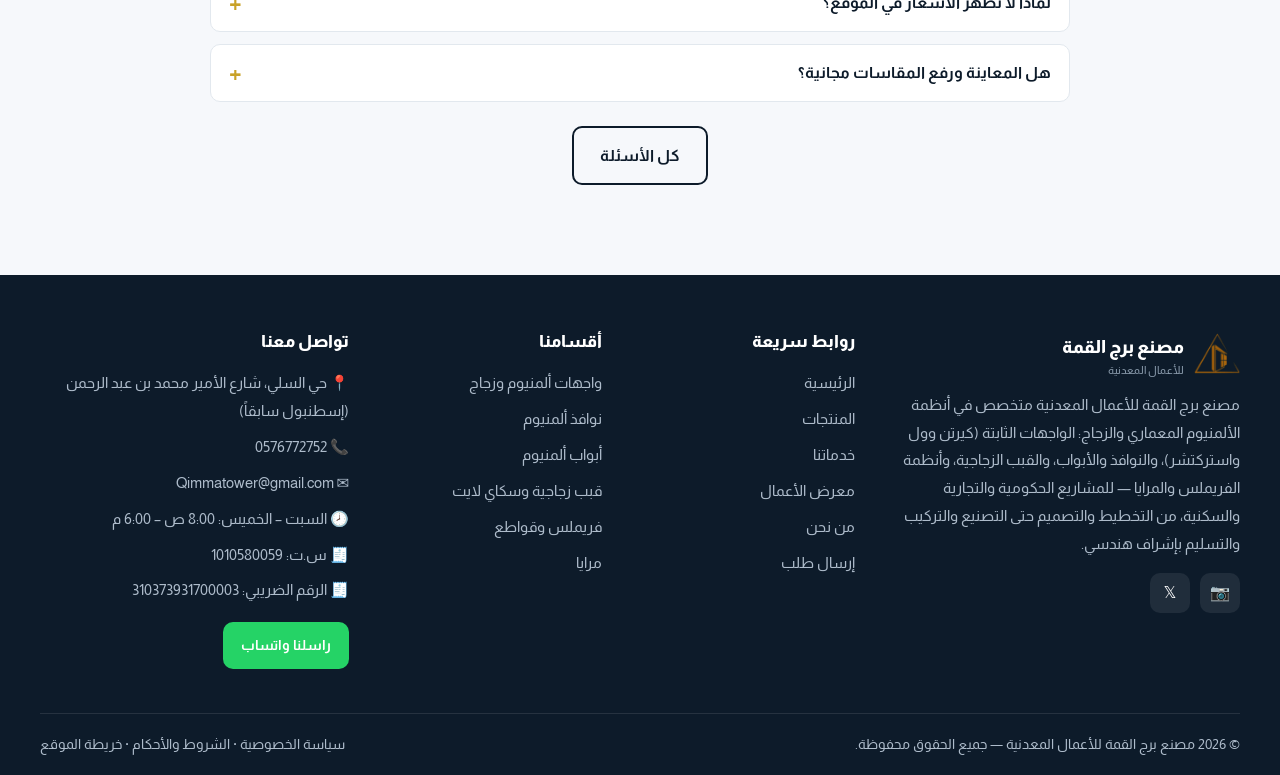
==== commit eb48e81a: "بناء محتوى الموقع من الملف التعريفي الرسمي للمصنع بيانات التواصل والسجلات: - البريد Qimmatower@gmail" ====
--- a/index.html
+++ b/index.html
@@ -4,7 +4,7 @@
 <meta charset="UTF-8">
 <meta name="viewport" content="width=device-width, initial-scale=1">
 <title>مصنع برج القمة | ألمنيوم وواجهات زجاجية — تصنيع وتركيب</title>
-<meta name="description" content="مصنع برج القمة لتصنيع وتركيب أعمال الألمنيوم والواجهات الزجاجية: أبواب، شبابيك، كيرتن وول، كلادنج، قواطع، برجولات ودرابزين زجاجي. تصنيع وتركيب بضمان.">
+<meta name="description" content="مصنع برج القمة للأعمال المعدنية في الرياض — أنظمة الألمنيوم المعماري والزجاج: واجهات كيرتن وول واستركتشر، نوافذ وأبواب ألمنيوم وفولدينج، قبب زجاجية وسكاي لايت، فريملس واسبايدر وقواطع ومرايا.">
 <meta name="keywords" content="مصنع برج القمة للأعمال المعدنية, مصنع ألمنيوم, واجهات زجاجية, كيرتن وول, كلادنج, أبواب ألمنيوم, شبابيك ألمنيوم, سكاي لايت, درابزين زجاجي, QTG">
 <meta name="author" content="مصنع برج القمة للأعمال المعدنية">
 <meta name="theme-color" content="#0d1b2a">
@@ -16,7 +16,7 @@
 <meta property="og:locale" content="ar_SA">
 <meta property="og:site_name" content="مصنع برج القمة للأعمال المعدنية">
 <meta property="og:title" content="مصنع برج القمة | ألمنيوم وواجهات زجاجية — تصنيع وتركيب">
-<meta property="og:description" content="مصنع برج القمة لتصنيع وتركيب أعمال الألمنيوم والواجهات الزجاجية: أبواب، شبابيك، كيرتن وول، كلادنج، قواطع، برجولات ودرابزين زجاجي. تصنيع وتركيب بضمان.">
+<meta property="og:description" content="مصنع برج القمة للأعمال المعدنية في الرياض — أنظمة الألمنيوم المعماري والزجاج: واجهات كيرتن وول واستركتشر، نوافذ وأبواب ألمنيوم وفولدينج، قبب زجاجية وسكاي لايت، فريملس واسبايدر وقواطع ومرايا.">
 <meta property="og:image" content="assets/img/brand/og-image.jpg">
 <meta name="twitter:card" content="summary_large_image">
 
@@ -35,23 +35,37 @@
 <script type="application/ld+json">
 {
   "@context": "https://schema.org",
-  "@type": "LocalBusiness",
+  "@type": ["LocalBusiness", "Manufacturer"],
   "@id": "https://example.com/#factory",
   "name": "مصنع برج القمة للأعمال المعدنية",
+  "legalName": "مؤسسة مصنع برج القمة للأعمال المعدنية",
   "alternateName": ["AL QIMMATOWER FACTORY", "QTG", "مصنع برج القمة"],
-  "description": "مصنع برج القمة للأعمال المعدنية — متخصص في تصنيع وتركيب الألمنيوم والواجهات الزجاجية: أبواب، شبابيك، كيرتن وول، كلادنج، قواطع، مظلات ودرابزين.",
+  "description": "مصنع برج القمة للأعمال المعدنية — أنظمة الألمنيوم المعماري والزجاج: واجهات كيرتن وول واستركتشر، نوافذ وأبواب ألمنيوم، قبب زجاجية وسكاي لايت، أنظمة فريملس واسبايدر، وقواطع ومرايا.",
   "image": "https://example.com/assets/img/brand/og-image.jpg",
   "logo": "https://example.com/assets/img/brand/logo.png",
   "url": "https://example.com/",
   "telephone": "+966576772752",
-  "email": "info@burjalqimma.com",
+  "email": "Qimmatower@gmail.com",
+  "foundingDate": "2019-05-21",
+  "vatID": "310373931700003",
+  "taxID": "310373931700003",
+  "identifier": [
+    { "@type": "PropertyValue", "name": "السجل التجاري", "value": "1010580059" },
+    { "@type": "PropertyValue", "name": "الرقم الوطني الموحد", "value": "7015239135" }
+  ],
   "priceRange": "$$",
   "address": {
     "@type": "PostalAddress",
-    "streetAddress": "المنطقة الصناعية",
+    "streetAddress": "شارع الأمير محمد بن عبد الرحمن (إسطنبول سابقاً)، حي السلي",
     "addressLocality": "الرياض",
+    "addressRegion": "منطقة الرياض",
     "addressCountry": "SA"
   },
+  "hasMap": "https://maps.app.goo.gl/9M6xbbfLKharvbgJ9",
+  "sameAs": [
+    "https://instagram.com/Qimmatowerglass",
+    "https://x.com/BrjAlqmt"
+  ],
   "openingHoursSpecification": [{
     "@type": "OpeningHoursSpecification",
     "dayOfWeek": ["Saturday","Sunday","Monday","Tuesday","Wednesday","Thursday"],
@@ -59,10 +73,13 @@
   }],
   "areaServed": { "@type": "Country", "name": "SA" },
   "makesOffer": [
-    { "@type": "Offer", "itemOffered": { "@type": "Product", "name": "أبواب وشبابيك ألمنيوم" } },
-    { "@type": "Offer", "itemOffered": { "@type": "Product", "name": "واجهات زجاجية كيرتن وول" } },
-    { "@type": "Offer", "itemOffered": { "@type": "Product", "name": "كلادنج ألمنيوم" } },
-    { "@type": "Offer", "itemOffered": { "@type": "Product", "name": "برجولات ومظلات ألمنيوم" } }
+    { "@type": "Offer", "itemOffered": { "@type": "Product", "name": "واجهات ألمنيوم كيرتن وول" } },
+    { "@type": "Offer", "itemOffered": { "@type": "Product", "name": "واجهات ألمنيوم استركتشر" } },
+    { "@type": "Offer", "itemOffered": { "@type": "Product", "name": "نوافذ ألمنيوم" } },
+    { "@type": "Offer", "itemOffered": { "@type": "Product", "name": "أبواب ألمنيوم وفولدينج" } },
+    { "@type": "Offer", "itemOffered": { "@type": "Product", "name": "قبب زجاجية وسكاي لايت" } },
+    { "@type": "Offer", "itemOffered": { "@type": "Product", "name": "أنظمة فريملس واسبايدر وقواطع" } },
+    { "@type": "Offer", "itemOffered": { "@type": "Product", "name": "مرايا بجميع أنواعها" } }
   ]
 }
 </script>
@@ -122,8 +139,8 @@
 <section class="hero">
   <div class="container">
     <div class="hero__inner">
-      <span class="hero__badge">🏭 مصنع سعودي · تصنيع وتركيب وضمان</span>
-      <h1>ألمنيوم وواجهات زجاجية <em>بمعايير المشاريع الكبرى</em></h1>
+      <span class="hero__badge">🏭 مصنع سعودي مرخّص · منذ 2019</span>
+      <h1>أنظمة الألمنيوم المعماري <em>والواجهات الزجاجية</em></h1>
       <p data-site="about">
         مصنع برج القمة متخصص في تصنيع وتركيب أعمال الألمنيوم والواجهات الزجاجية للمشاريع السكنية والتجارية.
       </p>
@@ -176,14 +193,15 @@
   <div class="container">
     <div class="section-head reveal">
       <span class="eyebrow">كيف نعمل</span>
-      <h2>من الطلب إلى التسليم في 5 خطوات</h2>
+      <h2>من الطلب إلى التسليم</h2>
     </div>
     <div class="steps reveal">
-      <div class="step"><h3>أرسل طلبك</h3><p>اختر المنتجات وحدد المقاسات التقريبية وأرسل الطلب عبر الموقع أو الواتساب.</p></div>
-      <div class="step"><h3>المعاينة والقياس</h3><p>يزور فريقنا الموقع لأخذ المقاسات الدقيقة وتقديم التوصية الفنية.</p></div>
-      <div class="step"><h3>الاعتماد</h3><p>تستلم تفاصيل العمل بالمواصفات والمدة، وبعد الاعتماد نبدأ فوراً.</p></div>
-      <div class="step"><h3>التصنيع</h3><p>تصنيع داخل المصنع بدقة عالية مع مراقبة جودة لكل قطعة.</p></div>
-      <div class="step"><h3>التركيب والتسليم</h3><p>تركيب احترافي ونظافة بعد العمل، وتسليم مع شهادة ضمان مكتوبة ومتابعة بعد البيع.</p></div>
+      <div class="step"><h3>رفع المقاسات والحصر</h3><p>رفع المقاسات المبدئية وحساب الكميات والمواصفات من مخططات المقاول أو مالك العقار.</p></div>
+      <div class="step"><h3>التعاقد والاعتماد</h3><p>بعد اطلاعك على المواصفات والعينات، يتم التعاقد ولا يبدأ التصنيع إلا بعد تعميد المخططات.</p></div>
+      <div class="step"><h3>المقاسات النهائية</h3><p>فريق متخصص يرفع المقاسات النهائية على الطبيعة قبل بدء التصنيع.</p></div>
+      <div class="step"><h3>الدهان والتصنيع</h3><p>حصر الألمنيوم ودهانه باللون المعتمد ووضع فيلم حماية، ثم القص والتجميع والتغليف.</p></div>
+      <div class="step"><h3>التركيب بإشراف هندسي</h3><p>تركيب الحلوق ثم الزجاج والتشطيب تحت إشراف مشرف التركيبات ومهندس المشاريع.</p></div>
+      <div class="step"><h3>الاختبارات والتسليم</h3><p>إجراء الاختبارات اللازمة وتسليم الموقع بمحضر رسمي مع شهادة الضمان والفاتورة الضريبية.</p></div>
     </div>
   </div>
 </section>
@@ -225,14 +243,18 @@
   </div>
 </section>
 
-<!-- ===== آراء العملاء ===== -->
+<!-- ===== عملاؤنا ===== -->
 <section class="section section--soft">
   <div class="container">
     <div class="section-head reveal">
-      <span class="eyebrow">آراء عملائنا</span>
-      <h2>ماذا قالوا عنا؟</h2>
-    </div>
-    <div class="grid grid--3" id="testiGrid"></div>
+      <span class="eyebrow">عملاؤنا</span>
+      <h2>جهات وشركات وثقت بنا</h2>
+      <p>نفّذنا أعمالنا لمؤسسات حكومية وشركات تطوير عقاري ومقاولات واستشارات هندسية.</p>
+    </div>
+    <h3 class="text-center" style="font-size:1.05rem;color:var(--gold)">المؤسسات الحكومية</h3>
+    <ul class="client-chips reveal" id="clientsGov"></ul>
+    <h3 class="text-center" style="font-size:1.05rem;color:var(--gold);margin-top:32px">الشركات الخاصة</h3>
+    <ul class="client-chips reveal" id="clientsPrivate"></ul>
   </div>
 </section>
 
@@ -314,7 +336,7 @@
           <li>🧾 س.ت: <span data-site="crNumber"></span></li>
           <li>🧾 الرقم الضريبي: <span data-site="vatNumber"></span></li>
         </ul>
-        <a class="btn btn--wa btn--sm" style="margin-top:10px" data-href="wa" href="#" target="_blank" rel="noopener">راسلنا واتساب</a>
+        <a class="btn btn--wa btn--sm" style="margin-top:10px" data-href="wa-direct" href="#" target="_blank" rel="noopener">راسلنا واتساب</a>
       </div>
     </div>
 
@@ -395,15 +417,12 @@
     return '<div class="feature reveal"><div class="ico">' + w.icon + '</div><h3>' + esc(w.t) + '</h3><p>' + esc(w.d) + '</p></div>';
   }).join("");
 
-  /* آراء العملاء */
-  $("#testiGrid").innerHTML = (TESTIMONIALS || []).map(function (t) {
-    return '<div class="testimonial reveal">' +
-             '<div class="stars">' + "★".repeat(t.stars) + '</div>' +
-             '<p>' + esc(t.text) + '</p>' +
-             '<div class="who"><div class="avatar">' + esc(t.name.charAt(0)) + '</div>' +
-             '<div><b>' + esc(t.name) + '</b><span>' + esc(t.role) + '</span></div></div>' +
-           '</div>';
-  }).join("");
+  /* عملاؤنا */
+  function chips(list) {
+    return (list || []).map(function (c) { return '<li>' + esc(c) + '</li>'; }).join("");
+  }
+  $("#clientsGov").innerHTML = chips(CLIENTS.gov);
+  $("#clientsPrivate").innerHTML = chips(CLIENTS.private);
 
   /* أسئلة شائعة */
   $("#faqPreview").innerHTML = (FAQ || []).slice(0, 4).map(function (f) {
--- a/assets/css/styles.css
+++ b/assets/css/styles.css
@@ -429,3 +429,26 @@
 /* ===== حالة إخفاء الأسعار ===== */
 .price--quote{color:var(--gold);font-weight:700}
 .price--quote small{color:var(--muted);font-weight:400}
+
+/* ===== بطاقة باركود الواتساب ===== */
+.qr-card{display:flex;align-items:center;gap:20px;flex-wrap:wrap;text-align:start}
+.qr-card__img{
+  flex:none;width:150px;height:150px;padding:8px;background:#fff;
+  border:1px solid var(--line);border-radius:var(--radius-sm);
+}
+.qr-card__img img{width:100%;height:100%;object-fit:contain}
+.qr-card__body{flex:1;min-width:220px}
+.qr-card__body p{margin-bottom:.8rem}
+@media (max-width:520px){
+  .qr-card{justify-content:center;text-align:center}
+  .qr-card__body{text-align:center}
+}
+
+/* ===== قائمة العملاء ===== */
+.client-chips{display:flex;flex-wrap:wrap;gap:10px;justify-content:center;margin-top:16px}
+.client-chips li{
+  background:#fff;border:1px solid var(--line);border-radius:30px;
+  padding:.5rem 1.1rem;font-size:.92rem;font-weight:700;color:var(--navy);
+  transition:.2s;
+}
+.client-chips li:hover{border-color:var(--gold);transform:translateY(-2px);box-shadow:var(--shadow)}
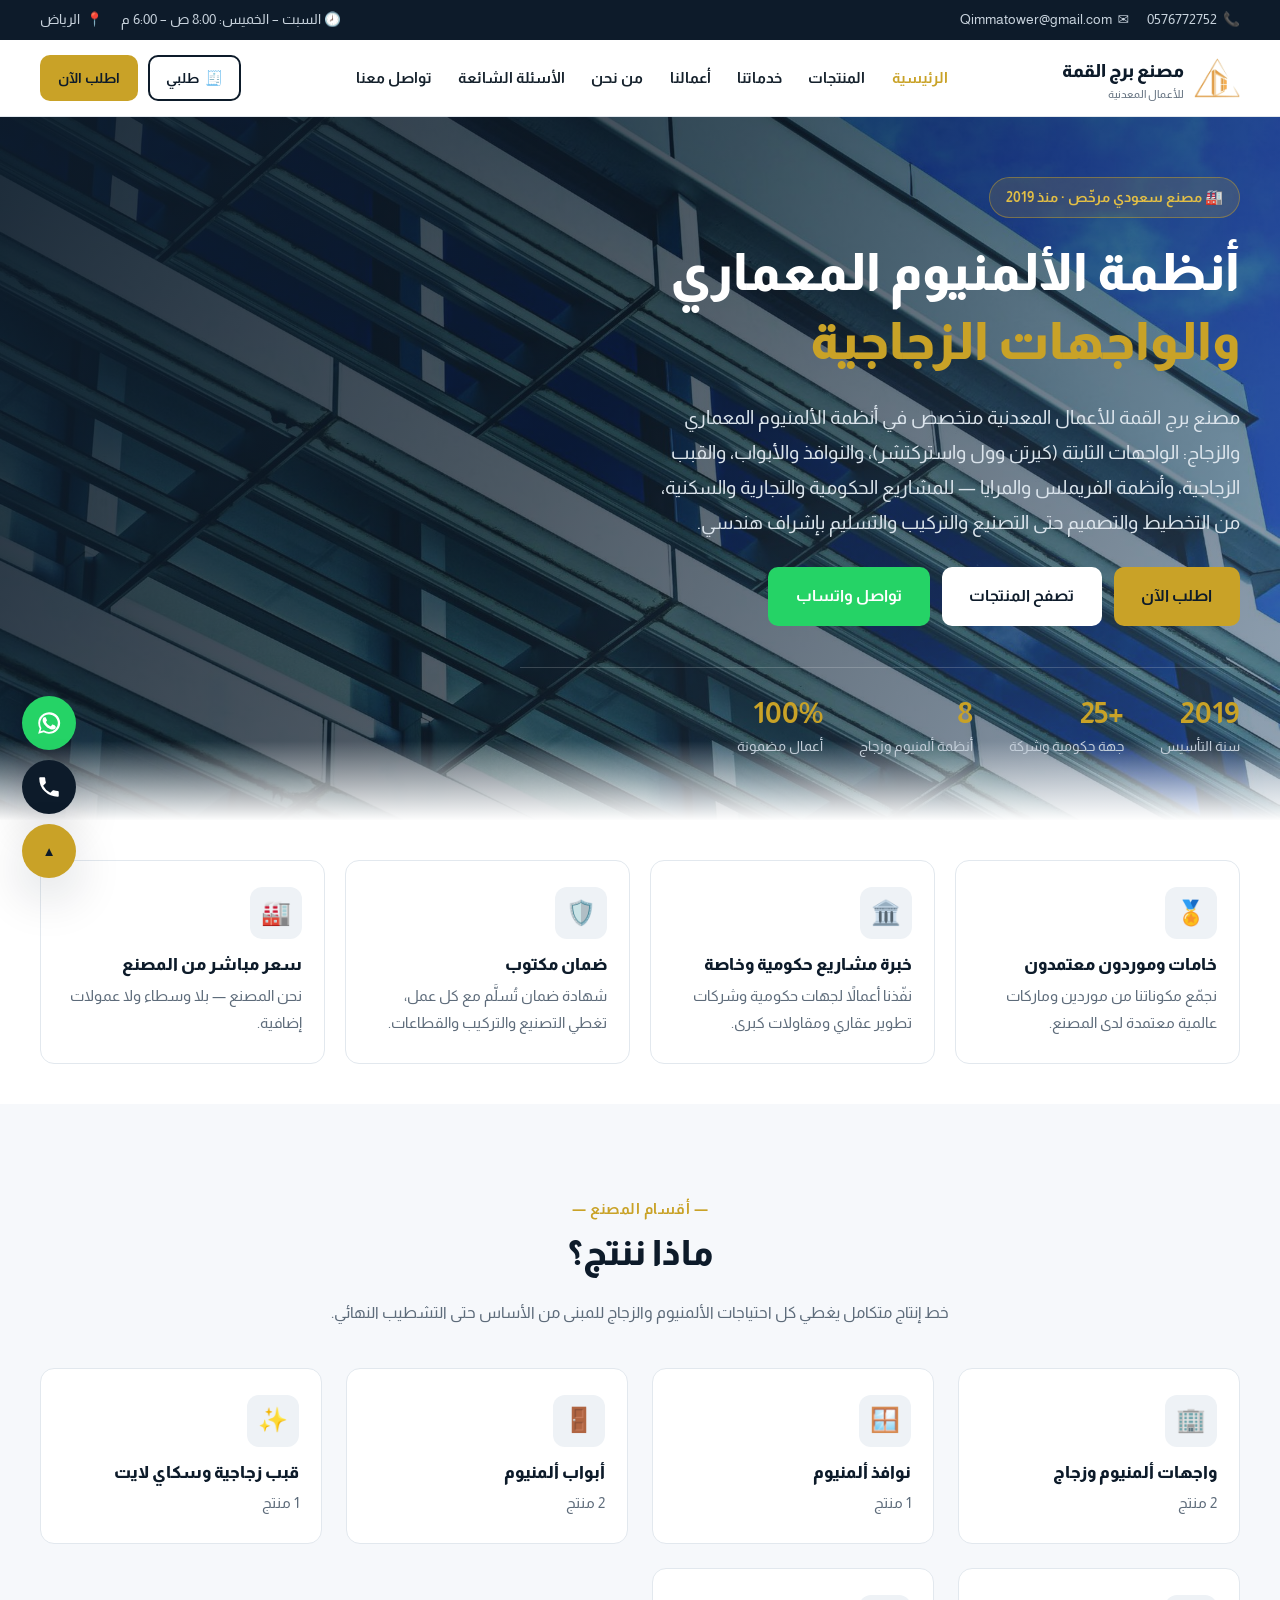
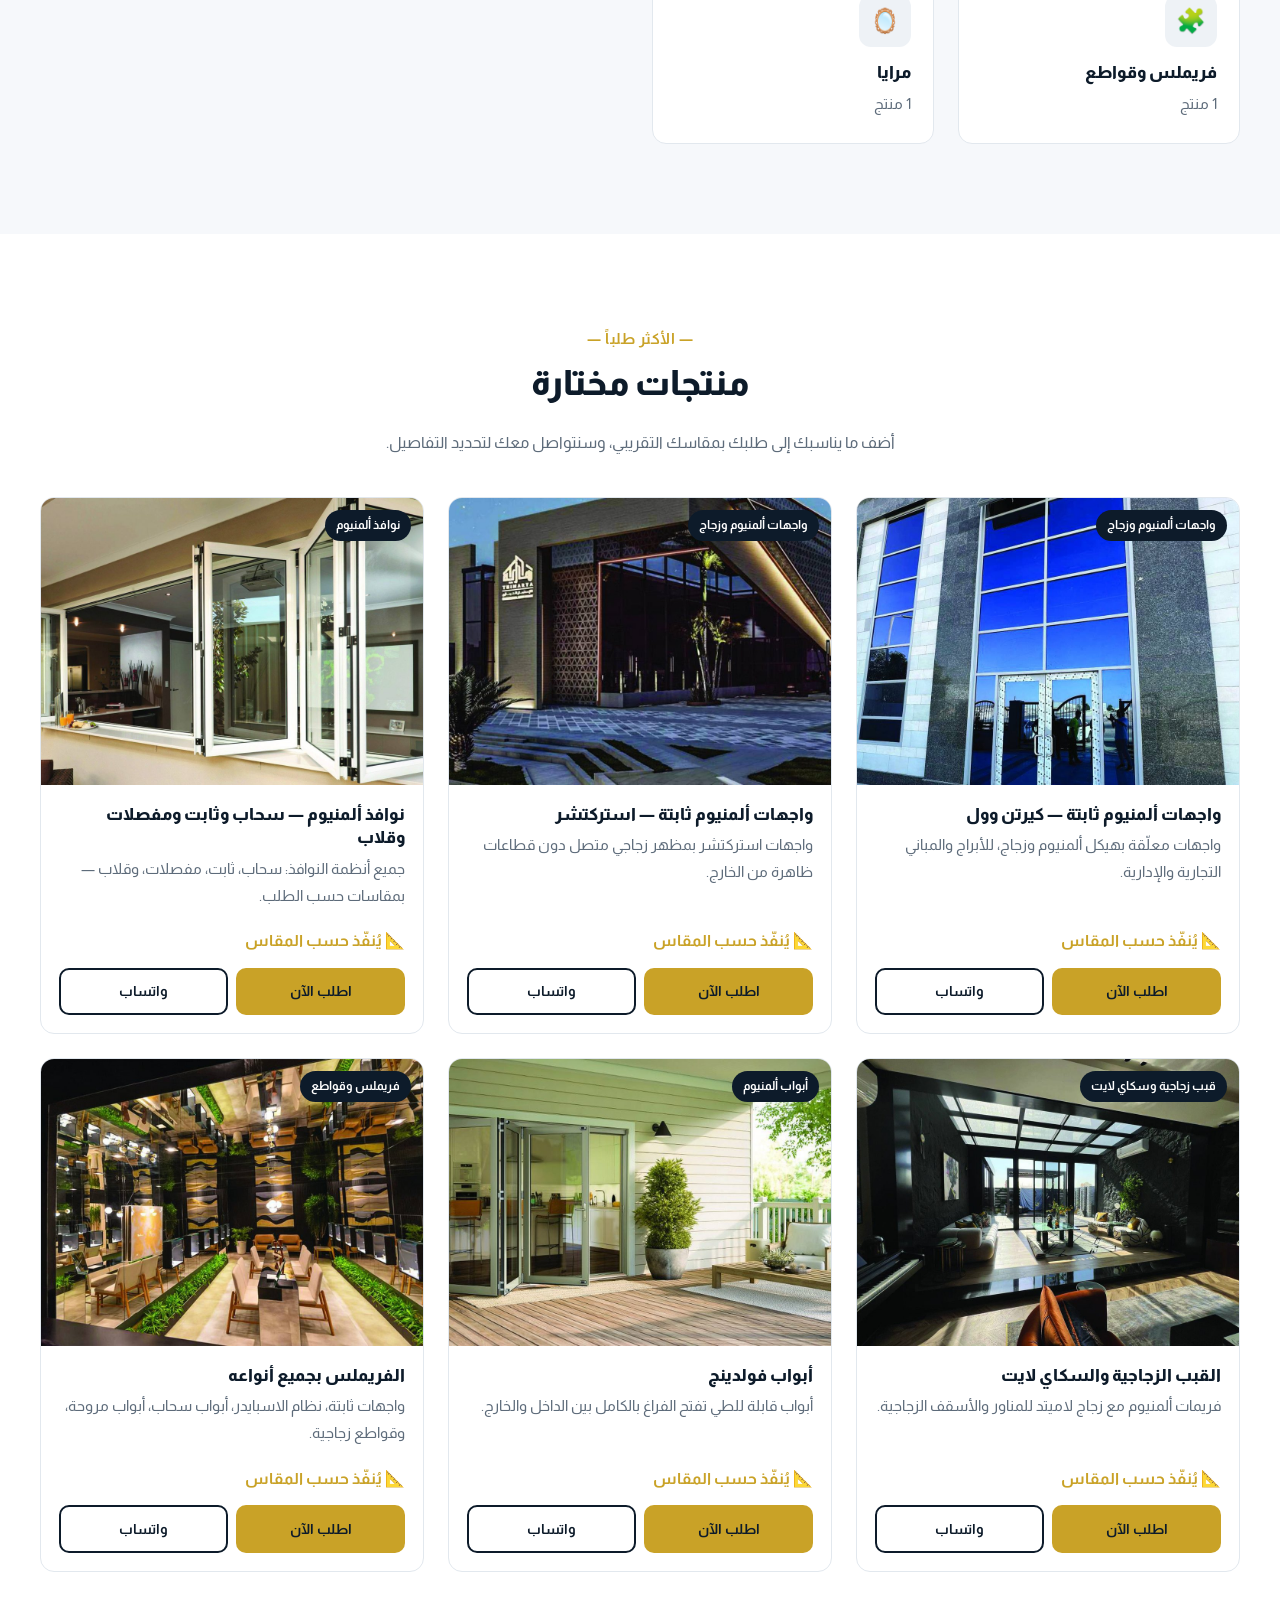
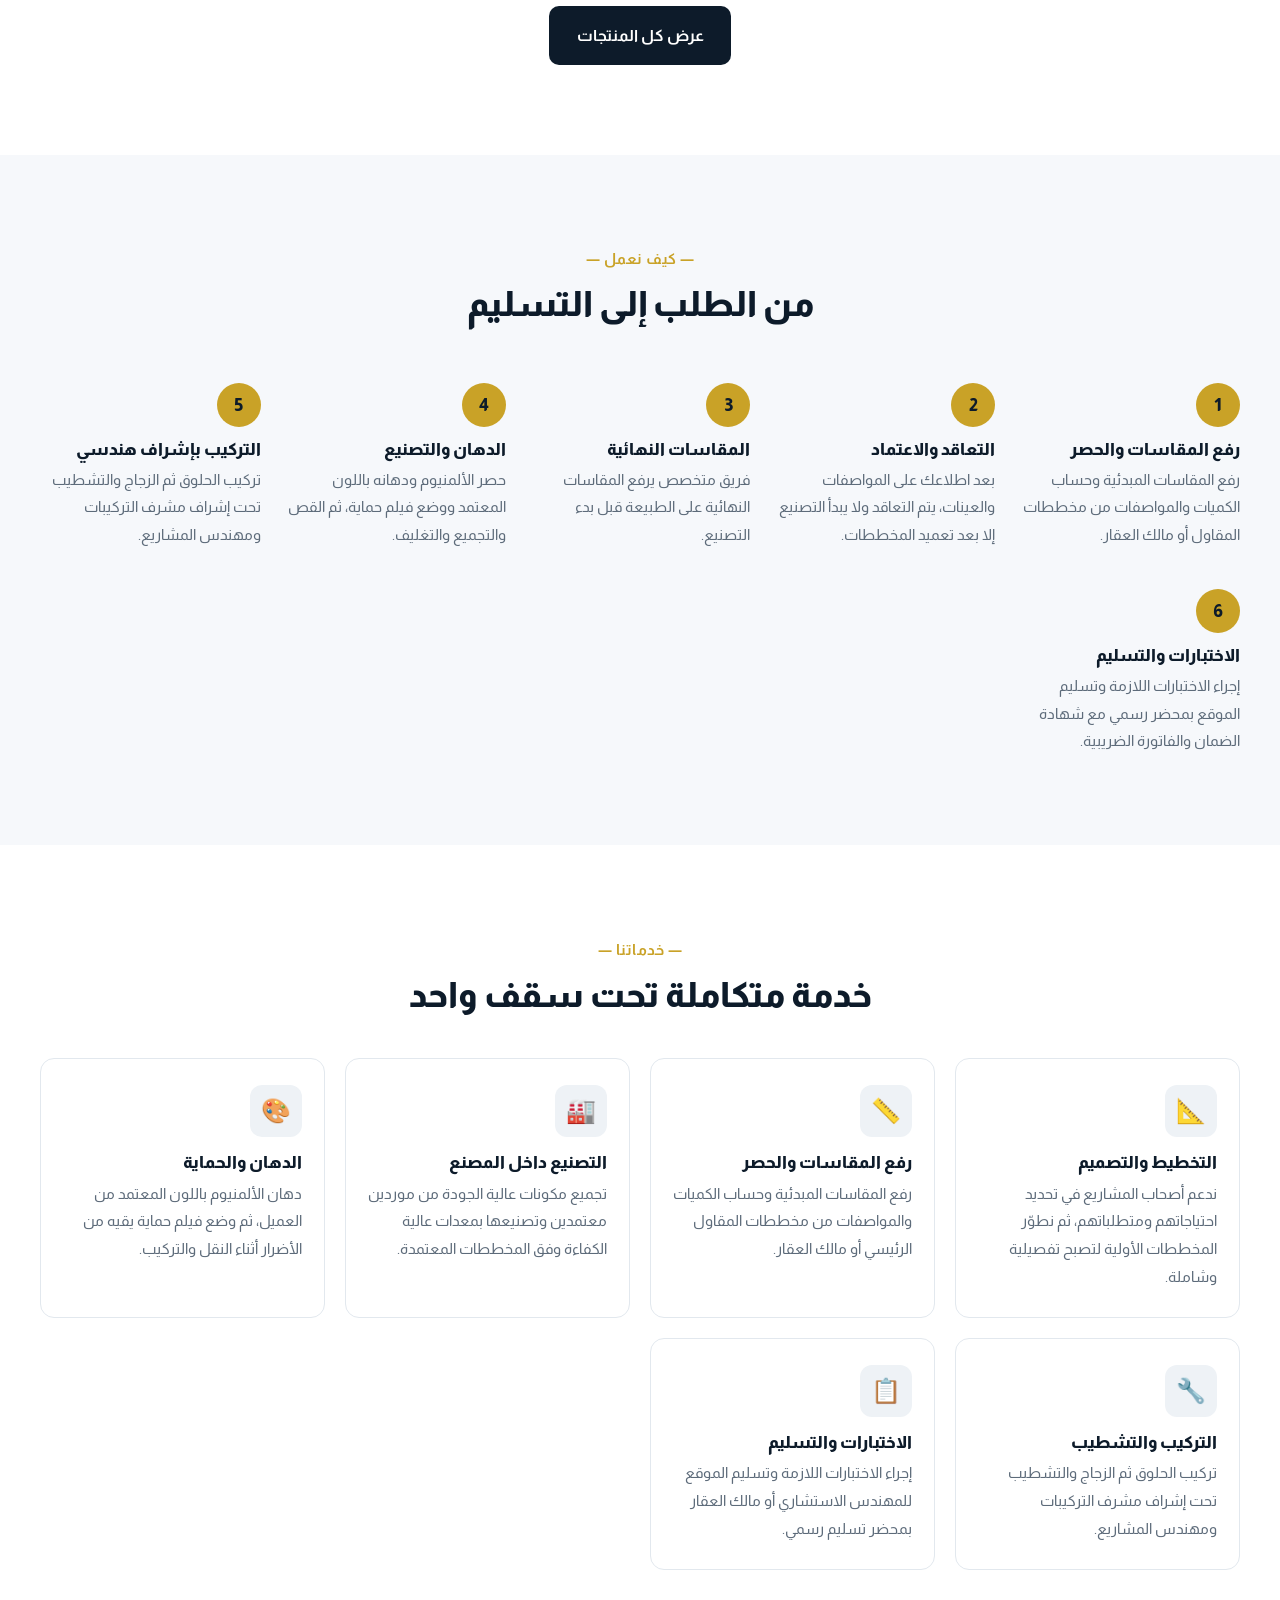
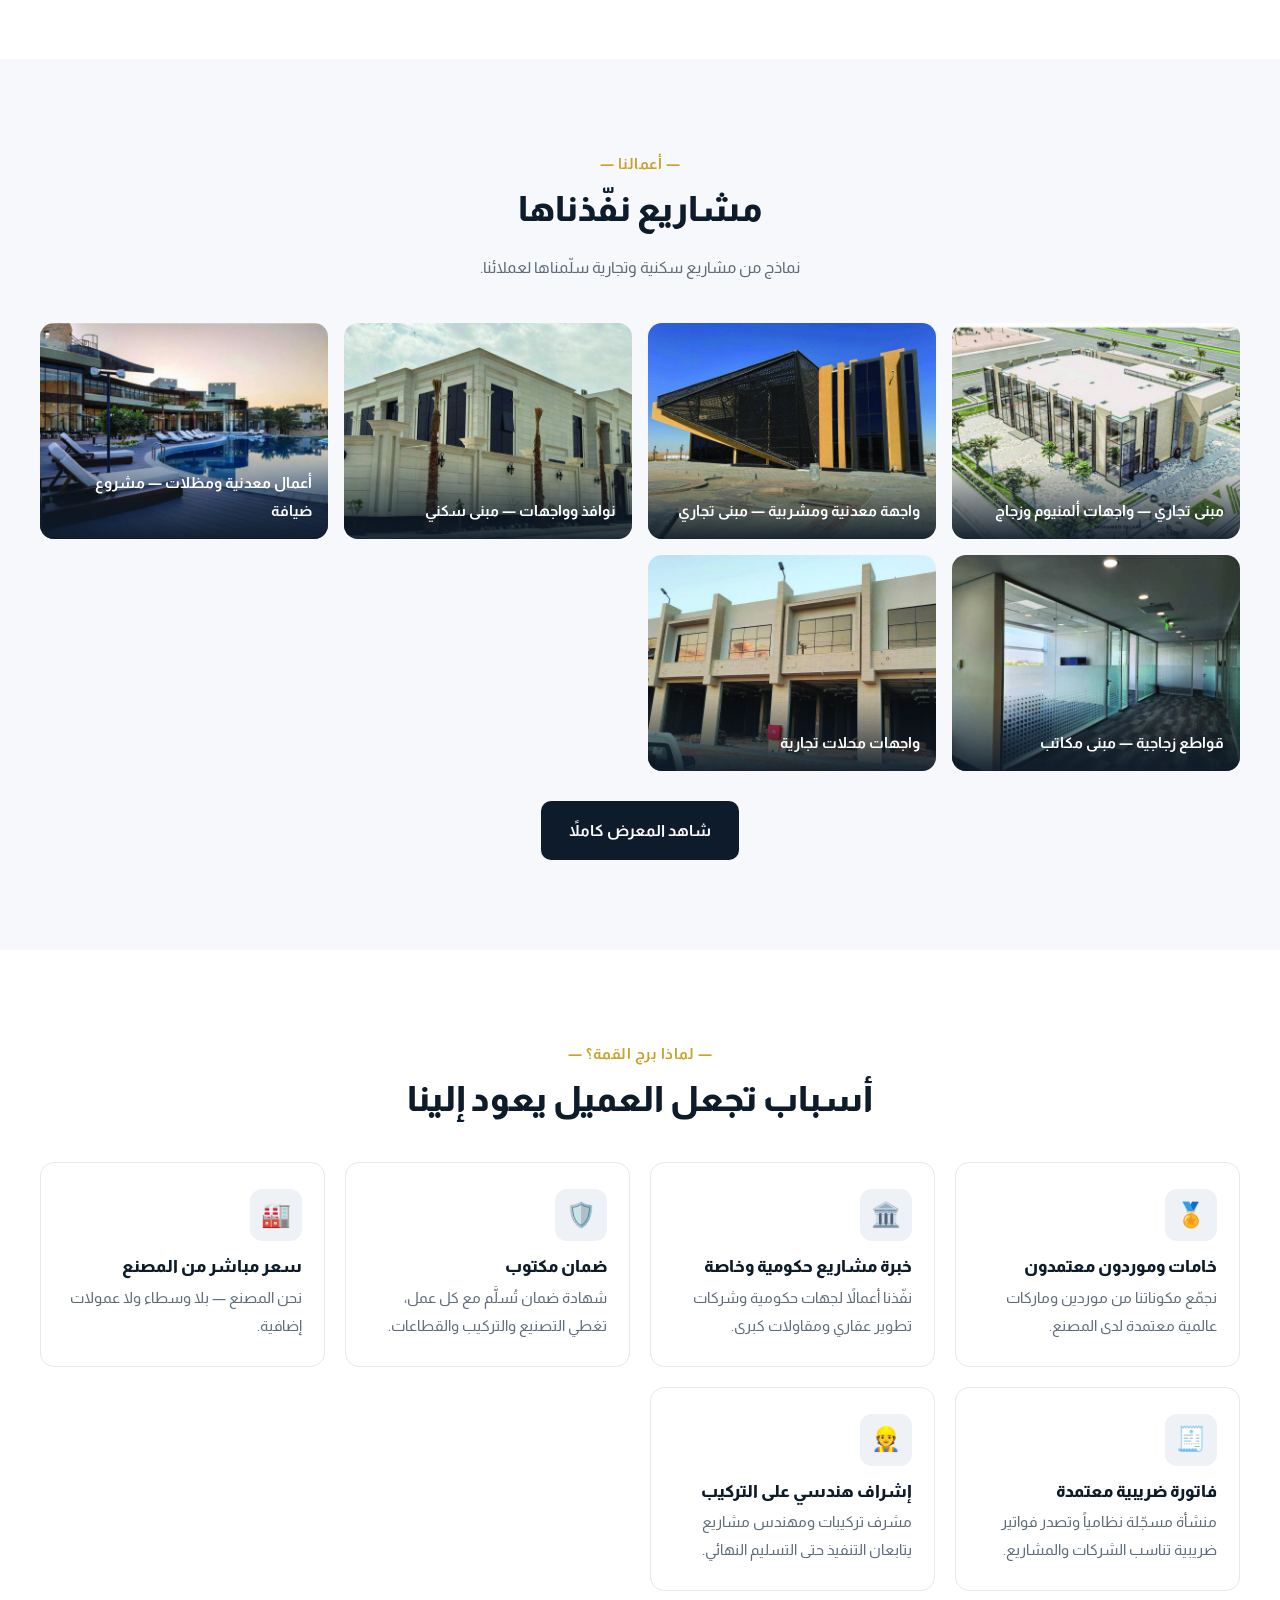
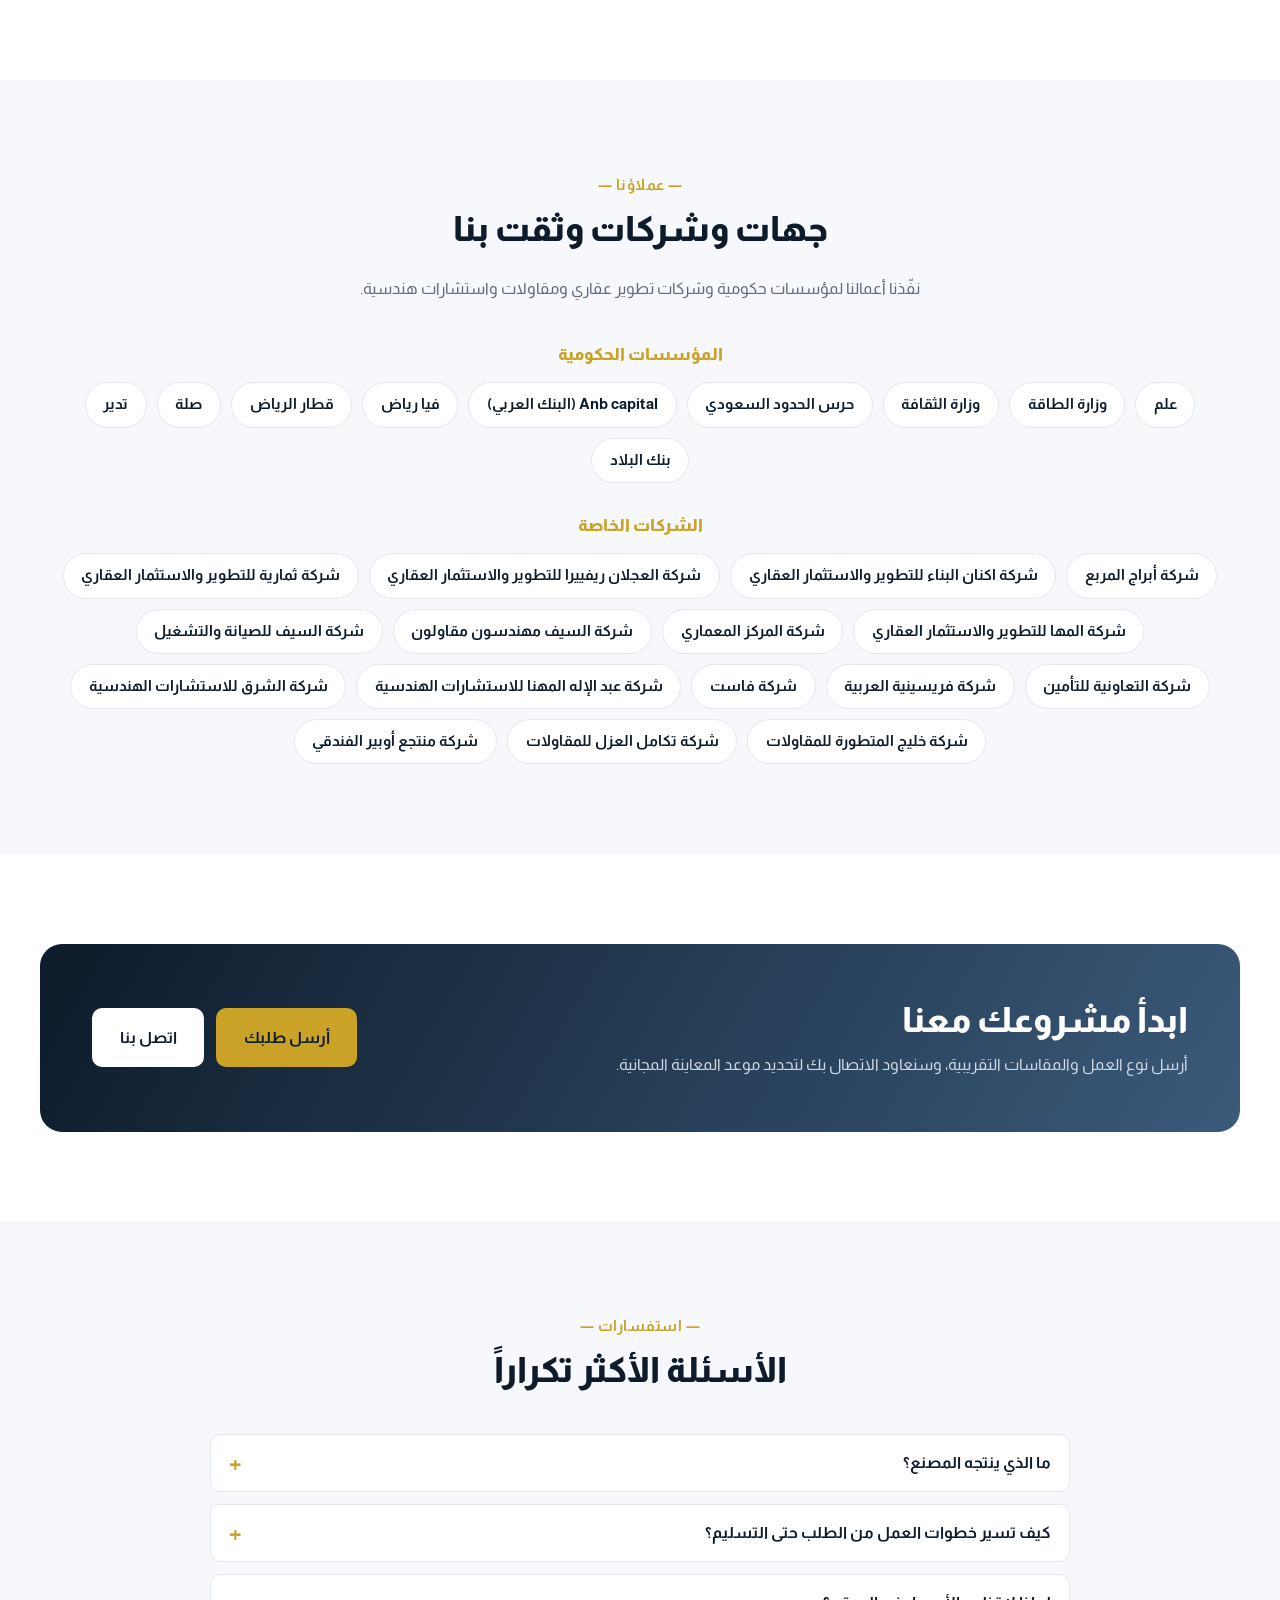
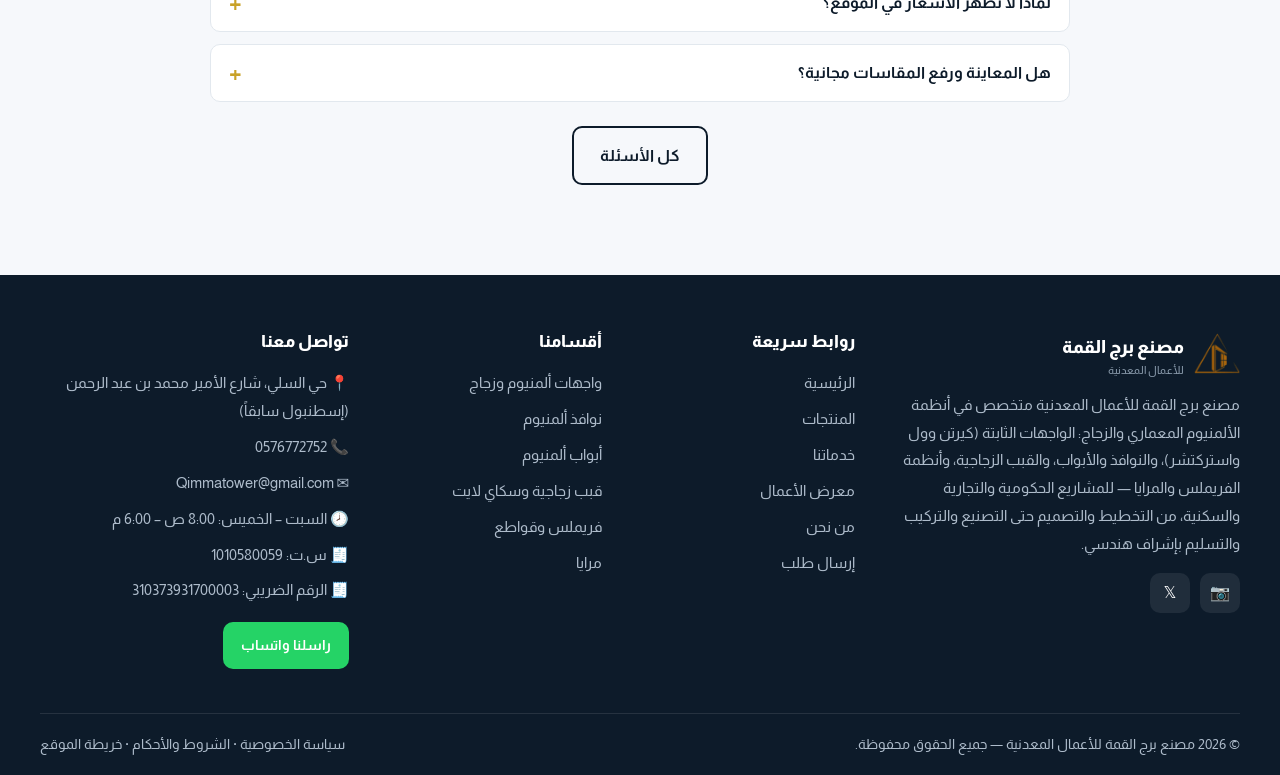
==== commit 53eaa2b2: "تهيئة الموقع للنشر المباشر على GitHub Pages - إضافة سير عمل ينشر الموقع تلقائياً على GitHub Pages عن" ====
--- a/index.html
+++ b/index.html
@@ -9,7 +9,7 @@
 <meta name="author" content="مصنع برج القمة للأعمال المعدنية">
 <meta name="theme-color" content="#0d1b2a">
 <meta name="robots" content="index, follow">
-<link rel="canonical" href="https://example.com/index.html">
+<link rel="canonical" href="https://eengayub-commits.github.io/Ob/index.html">
 
 <!-- مشاركة على وسائل التواصل -->
 <meta property="og:type" content="website">
@@ -17,7 +17,8 @@
 <meta property="og:site_name" content="مصنع برج القمة للأعمال المعدنية">
 <meta property="og:title" content="مصنع برج القمة | ألمنيوم وواجهات زجاجية — تصنيع وتركيب">
 <meta property="og:description" content="مصنع برج القمة للأعمال المعدنية في الرياض — أنظمة الألمنيوم المعماري والزجاج: واجهات كيرتن وول واستركتشر، نوافذ وأبواب ألمنيوم وفولدينج، قبب زجاجية وسكاي لايت، فريملس واسبايدر وقواطع ومرايا.">
-<meta property="og:image" content="assets/img/brand/og-image.jpg">
+<meta property="og:image" content="https://eengayub-commits.github.io/Ob/assets/img/brand/og-image.jpg">
+<meta property="og:url" content="https://eengayub-commits.github.io/Ob/index.html">
 <meta name="twitter:card" content="summary_large_image">
 
 <!-- الأيقونات -->
@@ -36,14 +37,14 @@
 {
   "@context": "https://schema.org",
   "@type": ["LocalBusiness", "Manufacturer"],
-  "@id": "https://example.com/#factory",
+  "@id": "https://eengayub-commits.github.io/Ob/#factory",
   "name": "مصنع برج القمة للأعمال المعدنية",
   "legalName": "مؤسسة مصنع برج القمة للأعمال المعدنية",
   "alternateName": ["AL QIMMATOWER FACTORY", "QTG", "مصنع برج القمة"],
   "description": "مصنع برج القمة للأعمال المعدنية — أنظمة الألمنيوم المعماري والزجاج: واجهات كيرتن وول واستركتشر، نوافذ وأبواب ألمنيوم، قبب زجاجية وسكاي لايت، أنظمة فريملس واسبايدر، وقواطع ومرايا.",
-  "image": "https://example.com/assets/img/brand/og-image.jpg",
-  "logo": "https://example.com/assets/img/brand/logo.png",
-  "url": "https://example.com/",
+  "image": "https://eengayub-commits.github.io/Ob/assets/img/brand/og-image.jpg",
+  "logo": "https://eengayub-commits.github.io/Ob/assets/img/brand/logo.png",
+  "url": "https://eengayub-commits.github.io/Ob/",
   "telephone": "+966576772752",
   "email": "Qimmatower@gmail.com",
   "foundingDate": "2019-05-21",
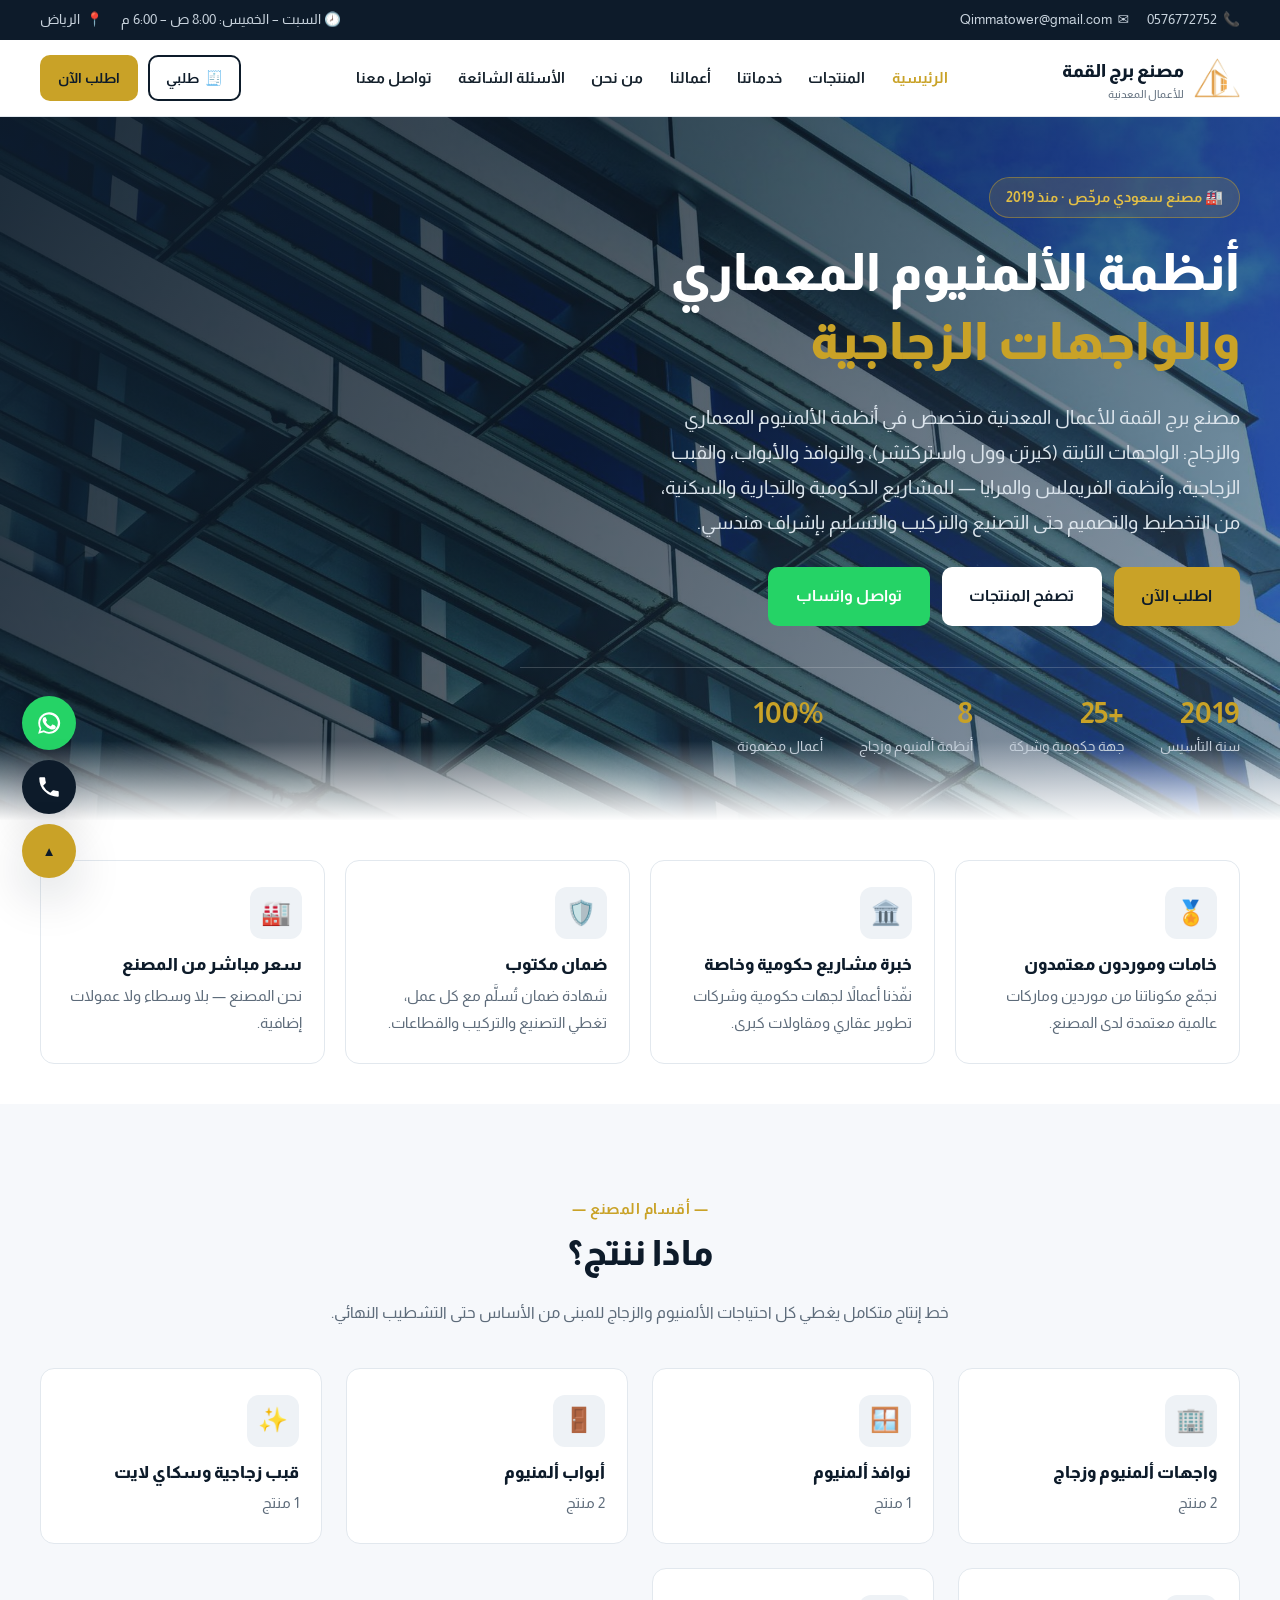
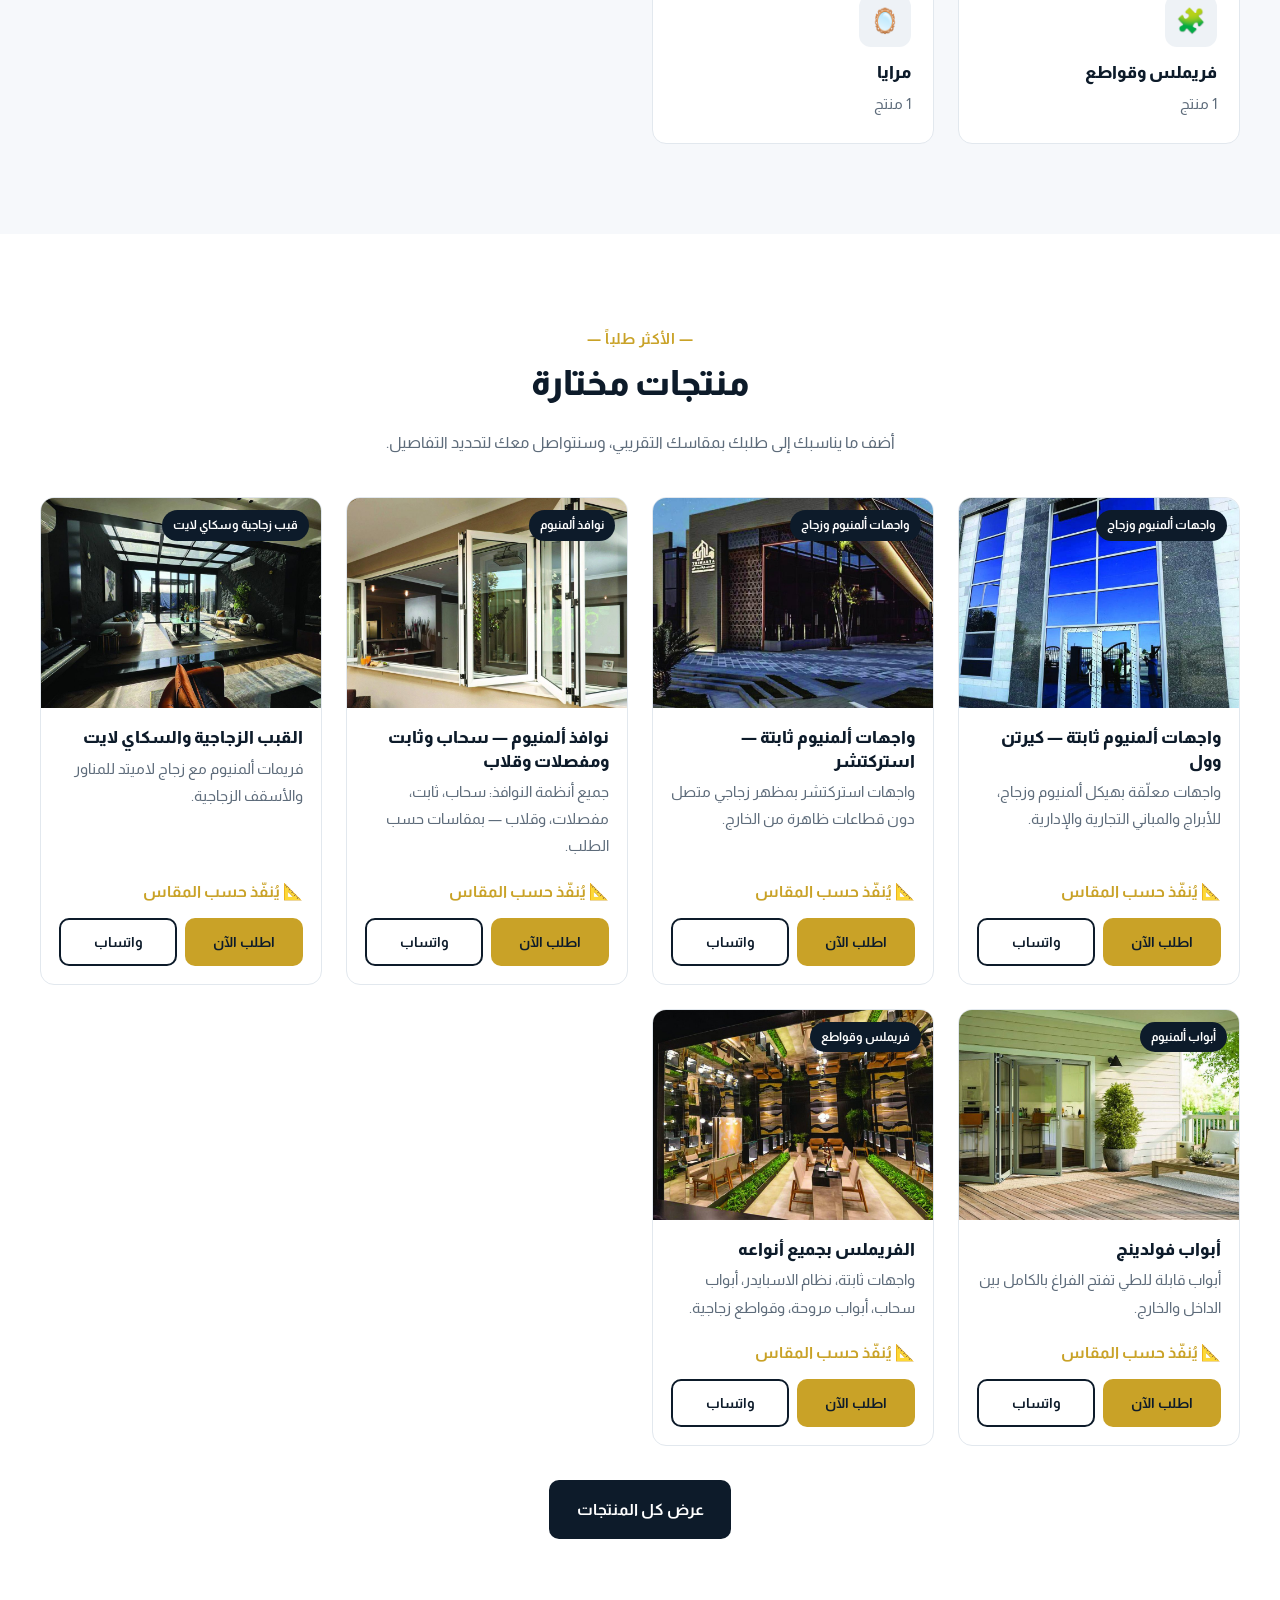
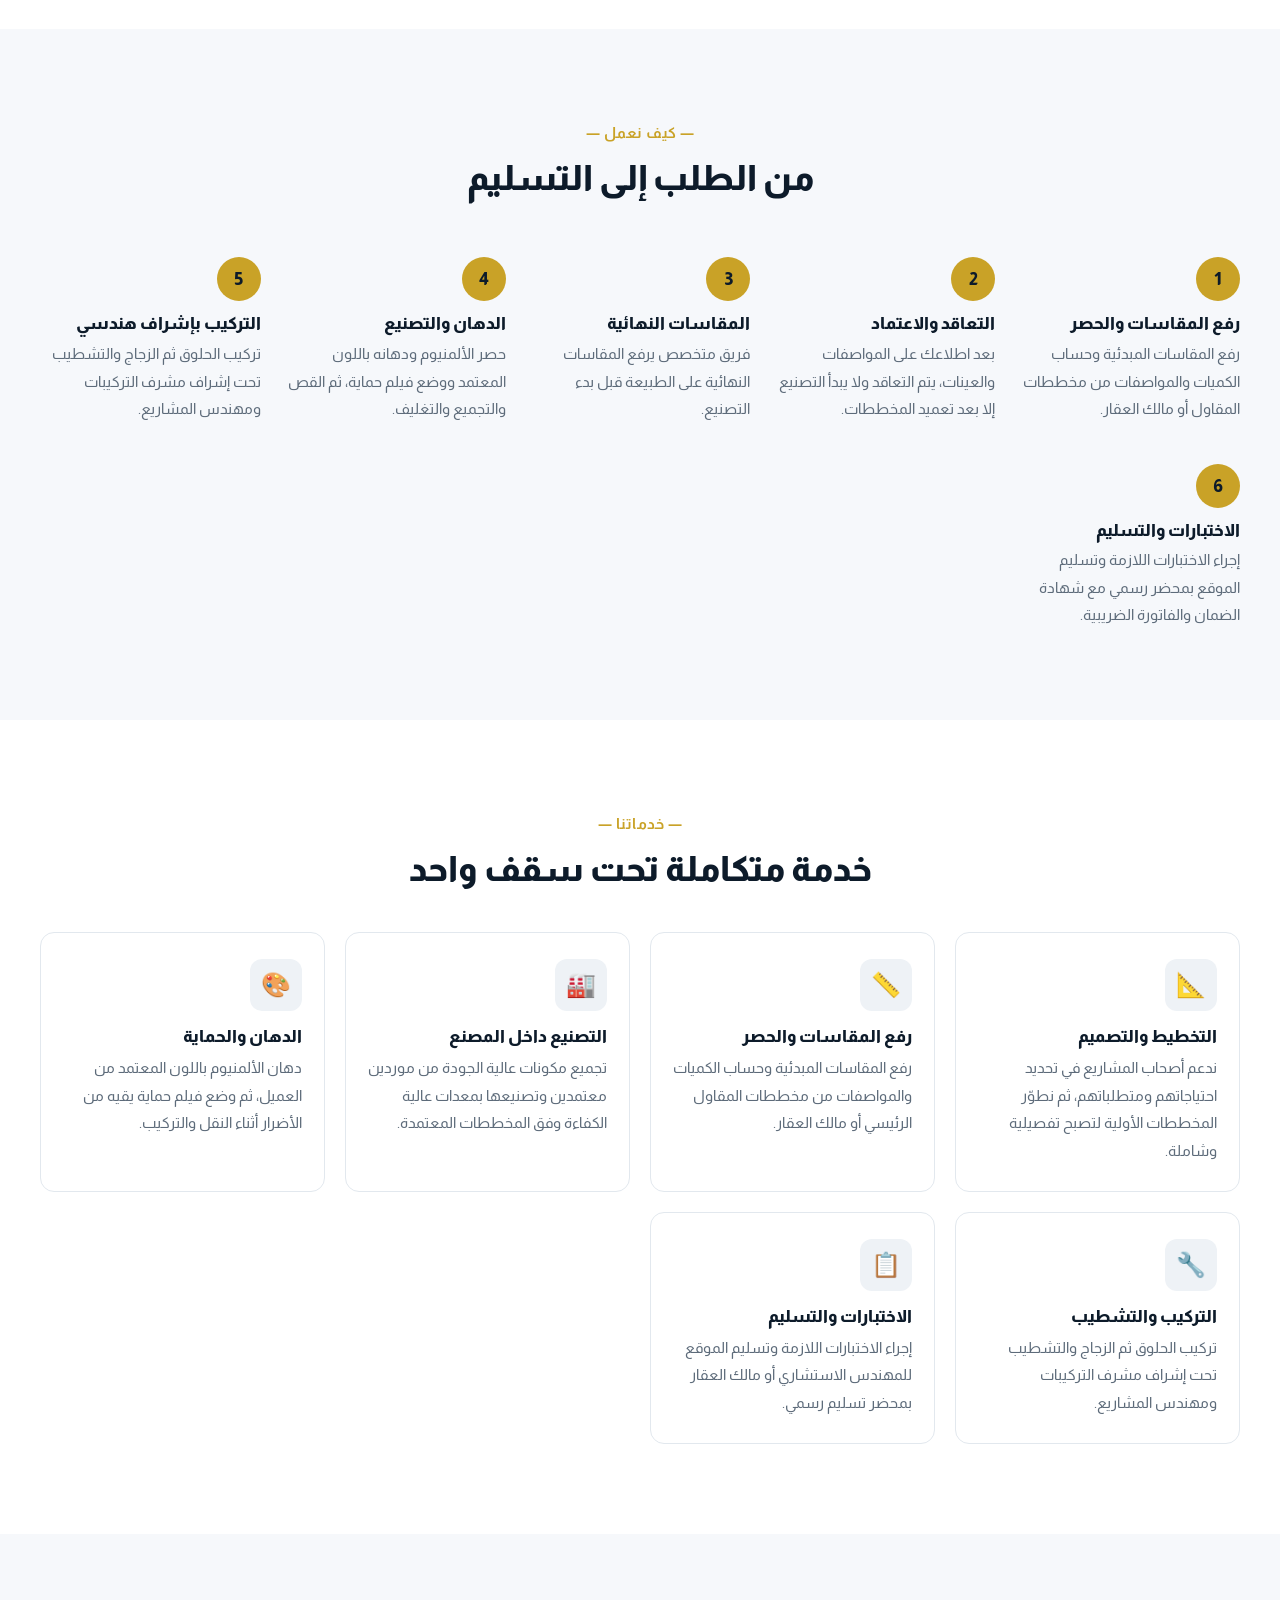
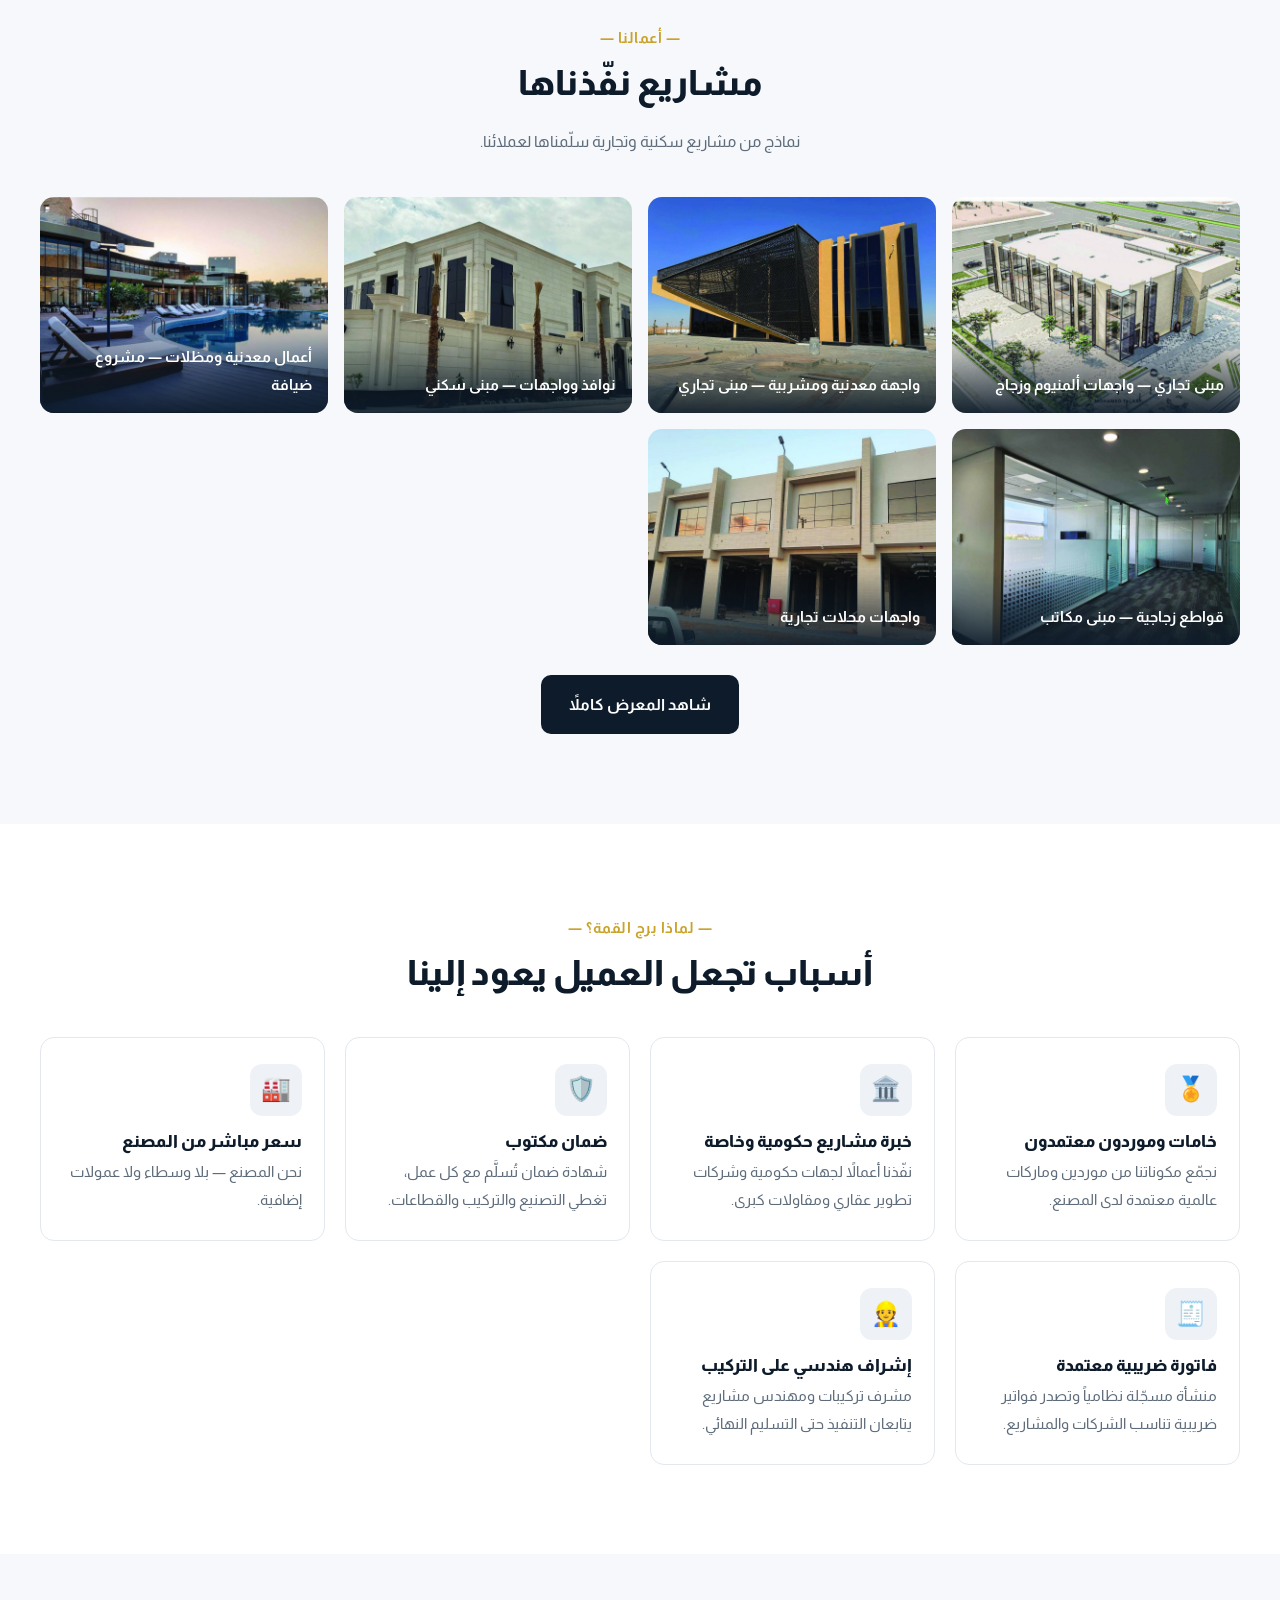
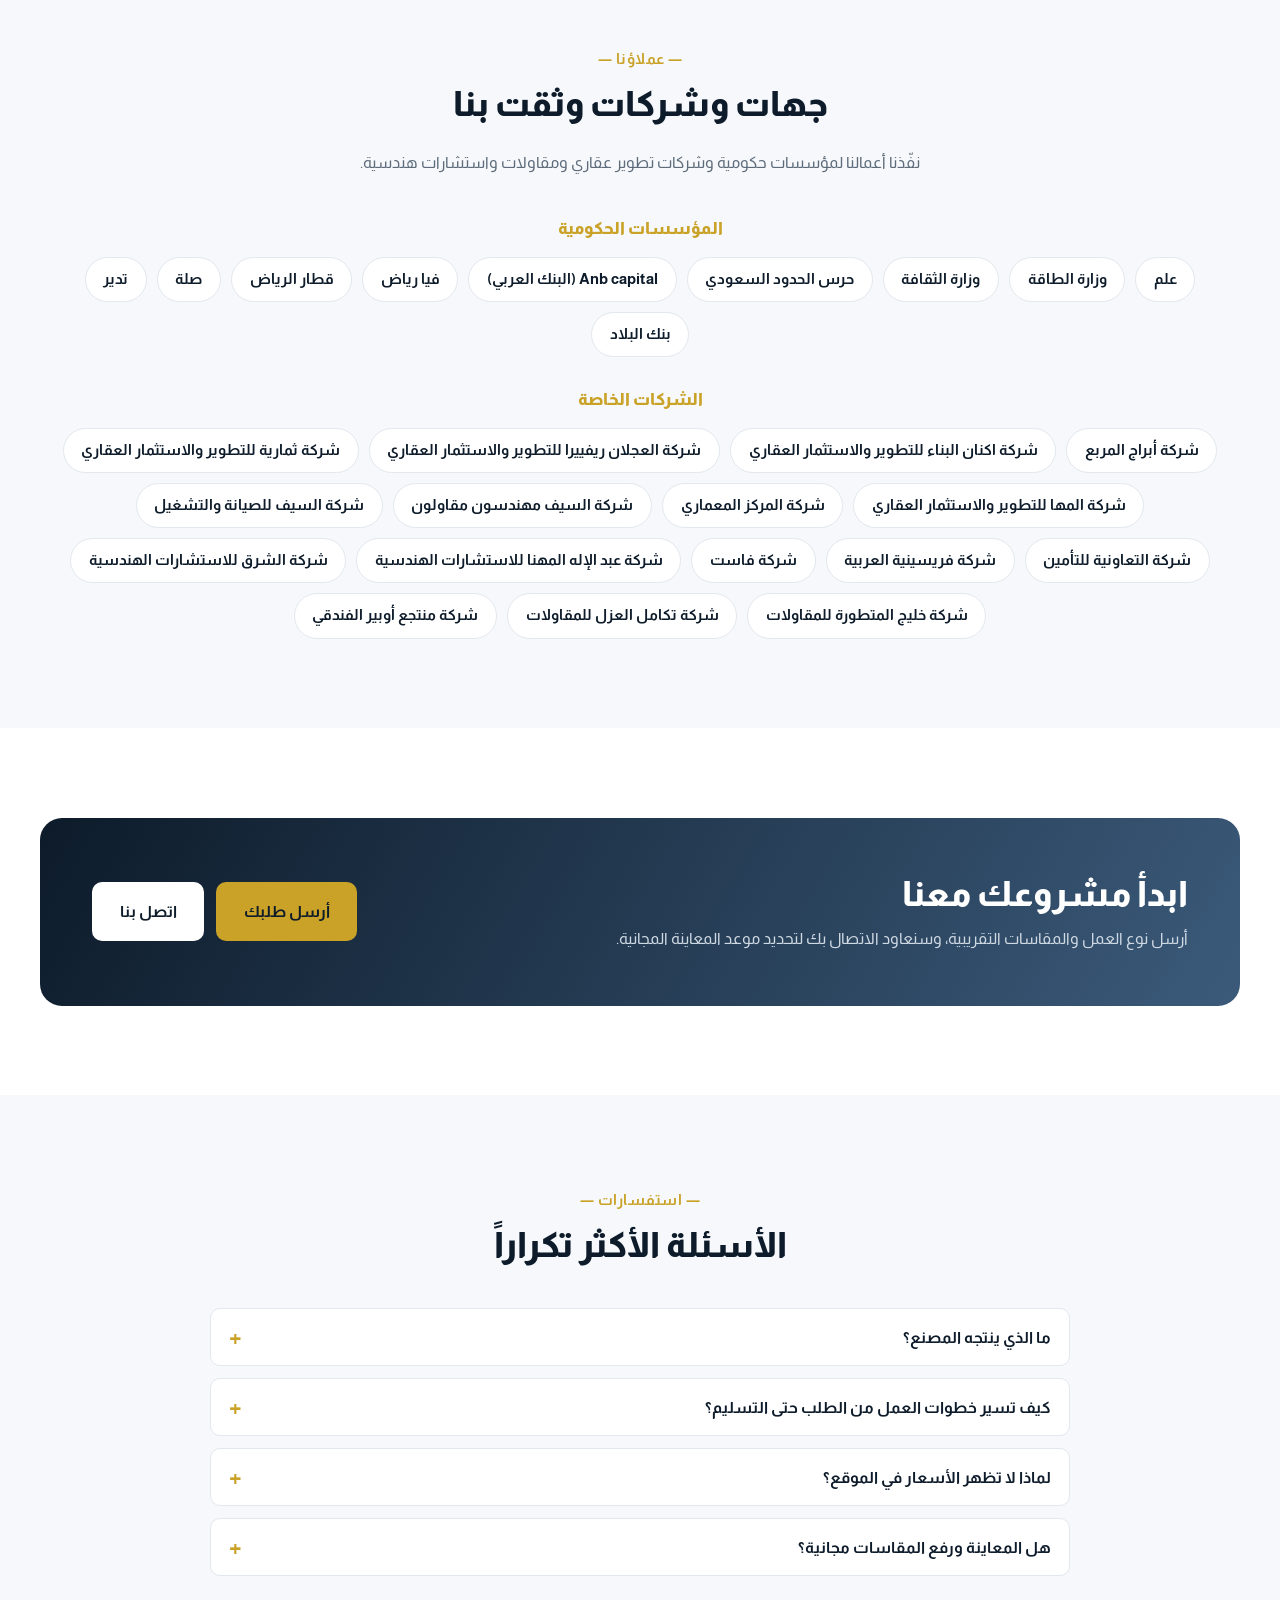
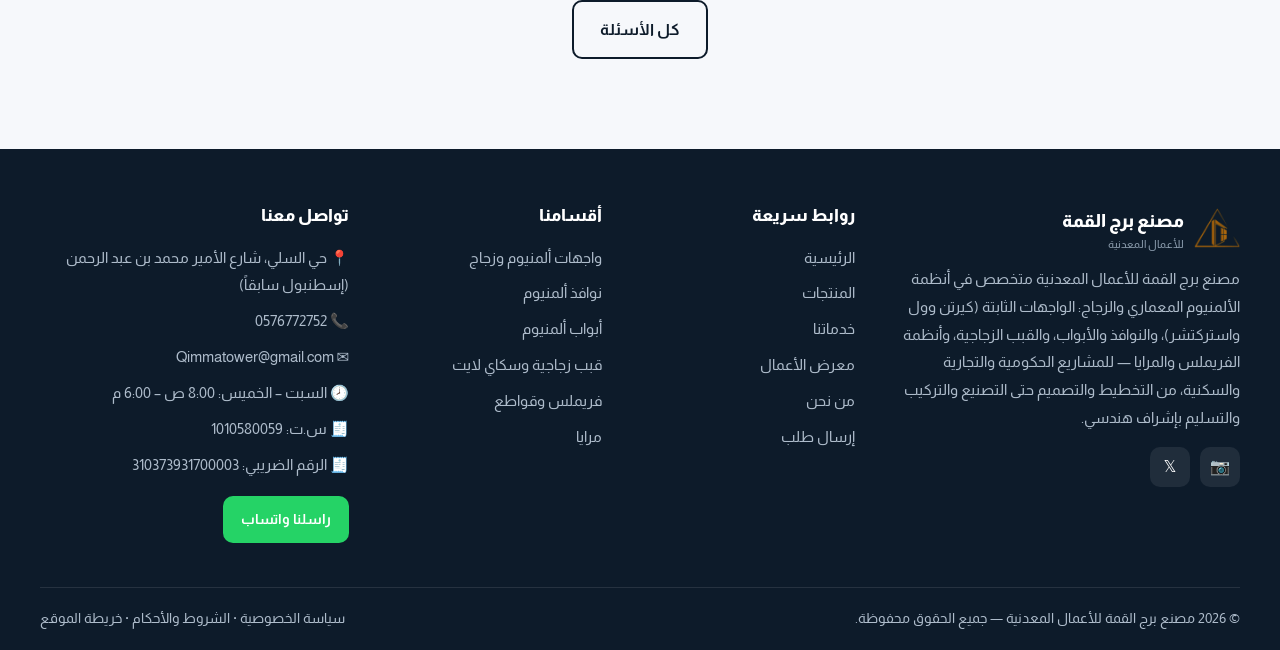
==== commit 8d491ded: "اعتماد النطاق النهائي qimmatower.netlify.app وتحسين عناوين الأرشفة - تحديث canonical و og:url و og:i" ====
--- a/index.html
+++ b/index.html
@@ -3,22 +3,22 @@
 <head>
 <meta charset="UTF-8">
 <meta name="viewport" content="width=device-width, initial-scale=1">
-<title>مصنع برج القمة | ألمنيوم وواجهات زجاجية — تصنيع وتركيب</title>
+<title>مصنع برج القمة للأعمال المعدنية | ألمنيوم وواجهات زجاجية بالرياض</title>
 <meta name="description" content="مصنع برج القمة للأعمال المعدنية في الرياض — أنظمة الألمنيوم المعماري والزجاج: واجهات كيرتن وول واستركتشر، نوافذ وأبواب ألمنيوم وفولدينج، قبب زجاجية وسكاي لايت، فريملس واسبايدر وقواطع ومرايا.">
 <meta name="keywords" content="مصنع برج القمة للأعمال المعدنية, مصنع ألمنيوم, واجهات زجاجية, كيرتن وول, كلادنج, أبواب ألمنيوم, شبابيك ألمنيوم, سكاي لايت, درابزين زجاجي, QTG">
 <meta name="author" content="مصنع برج القمة للأعمال المعدنية">
 <meta name="theme-color" content="#0d1b2a">
 <meta name="robots" content="index, follow">
-<link rel="canonical" href="https://eengayub-commits.github.io/Ob/index.html">
+<link rel="canonical" href="https://qimmatower.netlify.app/">
 
 <!-- مشاركة على وسائل التواصل -->
 <meta property="og:type" content="website">
 <meta property="og:locale" content="ar_SA">
 <meta property="og:site_name" content="مصنع برج القمة للأعمال المعدنية">
-<meta property="og:title" content="مصنع برج القمة | ألمنيوم وواجهات زجاجية — تصنيع وتركيب">
+<meta property="og:title" content="مصنع برج القمة للأعمال المعدنية | ألمنيوم وواجهات زجاجية بالرياض">
 <meta property="og:description" content="مصنع برج القمة للأعمال المعدنية في الرياض — أنظمة الألمنيوم المعماري والزجاج: واجهات كيرتن وول واستركتشر، نوافذ وأبواب ألمنيوم وفولدينج، قبب زجاجية وسكاي لايت، فريملس واسبايدر وقواطع ومرايا.">
-<meta property="og:image" content="https://eengayub-commits.github.io/Ob/assets/img/brand/og-image.jpg">
-<meta property="og:url" content="https://eengayub-commits.github.io/Ob/index.html">
+<meta property="og:image" content="https://qimmatower.netlify.app/assets/img/brand/og-image.jpg">
+<meta property="og:url" content="https://qimmatower.netlify.app/">
 <meta name="twitter:card" content="summary_large_image">
 
 <!-- الأيقونات -->
@@ -37,14 +37,14 @@
 {
   "@context": "https://schema.org",
   "@type": ["LocalBusiness", "Manufacturer"],
-  "@id": "https://eengayub-commits.github.io/Ob/#factory",
+  "@id": "https://qimmatower.netlify.app/#factory",
   "name": "مصنع برج القمة للأعمال المعدنية",
   "legalName": "مؤسسة مصنع برج القمة للأعمال المعدنية",
   "alternateName": ["AL QIMMATOWER FACTORY", "QTG", "مصنع برج القمة"],
   "description": "مصنع برج القمة للأعمال المعدنية — أنظمة الألمنيوم المعماري والزجاج: واجهات كيرتن وول واستركتشر، نوافذ وأبواب ألمنيوم، قبب زجاجية وسكاي لايت، أنظمة فريملس واسبايدر، وقواطع ومرايا.",
-  "image": "https://eengayub-commits.github.io/Ob/assets/img/brand/og-image.jpg",
-  "logo": "https://eengayub-commits.github.io/Ob/assets/img/brand/logo.png",
-  "url": "https://eengayub-commits.github.io/Ob/",
+  "image": "https://qimmatower.netlify.app/assets/img/brand/og-image.jpg",
+  "logo": "https://qimmatower.netlify.app/assets/img/brand/logo.png",
+  "url": "https://qimmatower.netlify.app/",
   "telephone": "+966576772752",
   "email": "Qimmatower@gmail.com",
   "foundingDate": "2019-05-21",
--- a/assets/css/styles.css
+++ b/assets/css/styles.css
@@ -50,8 +50,9 @@
   line-height:1.85;
   font-size:16px;
   -webkit-font-smoothing:antialiased;
-  overflow-x:hidden;
-}
+  overflow-x:clip;
+}
+html{overflow-x:clip}
 img{max-width:100%;display:block;height:auto}
 a{color:inherit;text-decoration:none}
 ul{margin:0;padding:0;list-style:none}
@@ -129,15 +130,43 @@
 .burger{display:none;background:none;border:0;cursor:pointer;padding:8px;color:var(--navy)}
 .burger svg{width:28px;height:28px}
 
-@media (max-width:1024px){
-  .burger{display:block}
+/* شاشات كبيرة ضيقة قليلاً: تصغير القائمة قبل اللجوء إلى سطر ثانٍ */
+@media (max-width:1240px){
+  .nav a{padding:.5rem .55rem;font-size:.92rem}
+  .logo img{width:40px;height:36px}
+  .logo{font-size:1rem}
+}
+
+/* التابلت ووضع «عرض الكمبيوتر» في الجوال (≈980 بكسل):
+   القائمة كاملة في سطر ثانٍ داخل الهيدر بدل زر القائمة */
+@media (min-width:761px) and (max-width:1120px){
+  :root{--header-h:112px}
+  .header .container{flex-wrap:wrap;row-gap:4px;padding-block:8px;min-height:0}
+  .logo{order:1}
+  .header__actions{order:2}
   .nav{
-    position:fixed;inset-block-start:0;inset-inline-end:-100%;width:min(300px,84vw);height:100vh;
+    order:3;flex-basis:100%;justify-content:center;flex-wrap:wrap;gap:2px;
+    border-top:1px solid var(--line);padding-top:6px;margin-top:2px;
+  }
+  .nav a{font-size:.92rem;padding:.4rem .7rem}
+  .burger{display:none}
+}
+
+/* الجوال: زر القائمة والقائمة الجانبية */
+@media (max-width:760px){
+  /* backdrop-filter يجعل الهيدر مرجعاً للعناصر الثابتة، فتُحسب القائمة من أسفله
+     بدل أعلى الشاشة — نعطّله على الجوال لتغطي القائمة الشاشة كاملة */
+  .header{backdrop-filter:none;background:#fff}
+  .burger{display:block;position:relative;z-index:62}
+  .nav{
+    position:fixed;inset-block-start:0;inset-inline-end:0;width:min(300px,84vw);height:100vh;height:100dvh;
     background:#fff;flex-direction:column;align-items:stretch;gap:2px;padding:84px 18px 24px;
-    box-shadow:var(--shadow-lg);transition:.3s ease;overflow-y:auto;
+    box-shadow:var(--shadow-lg);overflow-y:auto;
+    transform:translateX(-100%);visibility:hidden;z-index:61;
+    transition:transform .3s ease, visibility .3s ease;
   }
-  .nav.open{inset-inline-end:0}
-  .nav a{padding:.85rem 1rem;border-bottom:1px solid var(--line);border-radius:0}
+  .nav.open{transform:translateX(0);visibility:visible}
+  .nav a{padding:.85rem 1rem;border-bottom:1px solid var(--line);border-radius:0;font-size:1rem}
   .nav-overlay{position:fixed;inset:0;background:rgba(13,27,42,.5);z-index:55;opacity:0;pointer-events:none;transition:.3s}
   .nav-overlay.show{opacity:1;pointer-events:auto}
   .header__actions .btn--quote{display:none}
@@ -188,7 +217,7 @@
 /* ===== شبكة البطاقات العامة ===== */
 .grid{display:grid;gap:24px}
 .grid--2{grid-template-columns:repeat(auto-fit,minmax(320px,1fr))}
-.grid--3{grid-template-columns:repeat(auto-fill,minmax(290px,1fr))}
+.grid--3{grid-template-columns:repeat(auto-fill,minmax(258px,1fr))}
 .grid--4{grid-template-columns:repeat(auto-fill,minmax(230px,1fr))}
 
 /* ===== بطاقة منتج ===== */
@@ -281,7 +310,7 @@
 .step p{color:var(--muted);font-size:.93rem;margin:0}
 
 /* ===== معرض الأعمال ===== */
-.gallery{display:grid;grid-template-columns:repeat(auto-fill,minmax(280px,1fr));gap:16px}
+.gallery{display:grid;grid-template-columns:repeat(auto-fill,minmax(250px,1fr));gap:16px}
 .gallery figure{
   position:relative;margin:0;border-radius:var(--radius);overflow:hidden;cursor:pointer;
   aspect-ratio:4/3;background:var(--silver-2);
